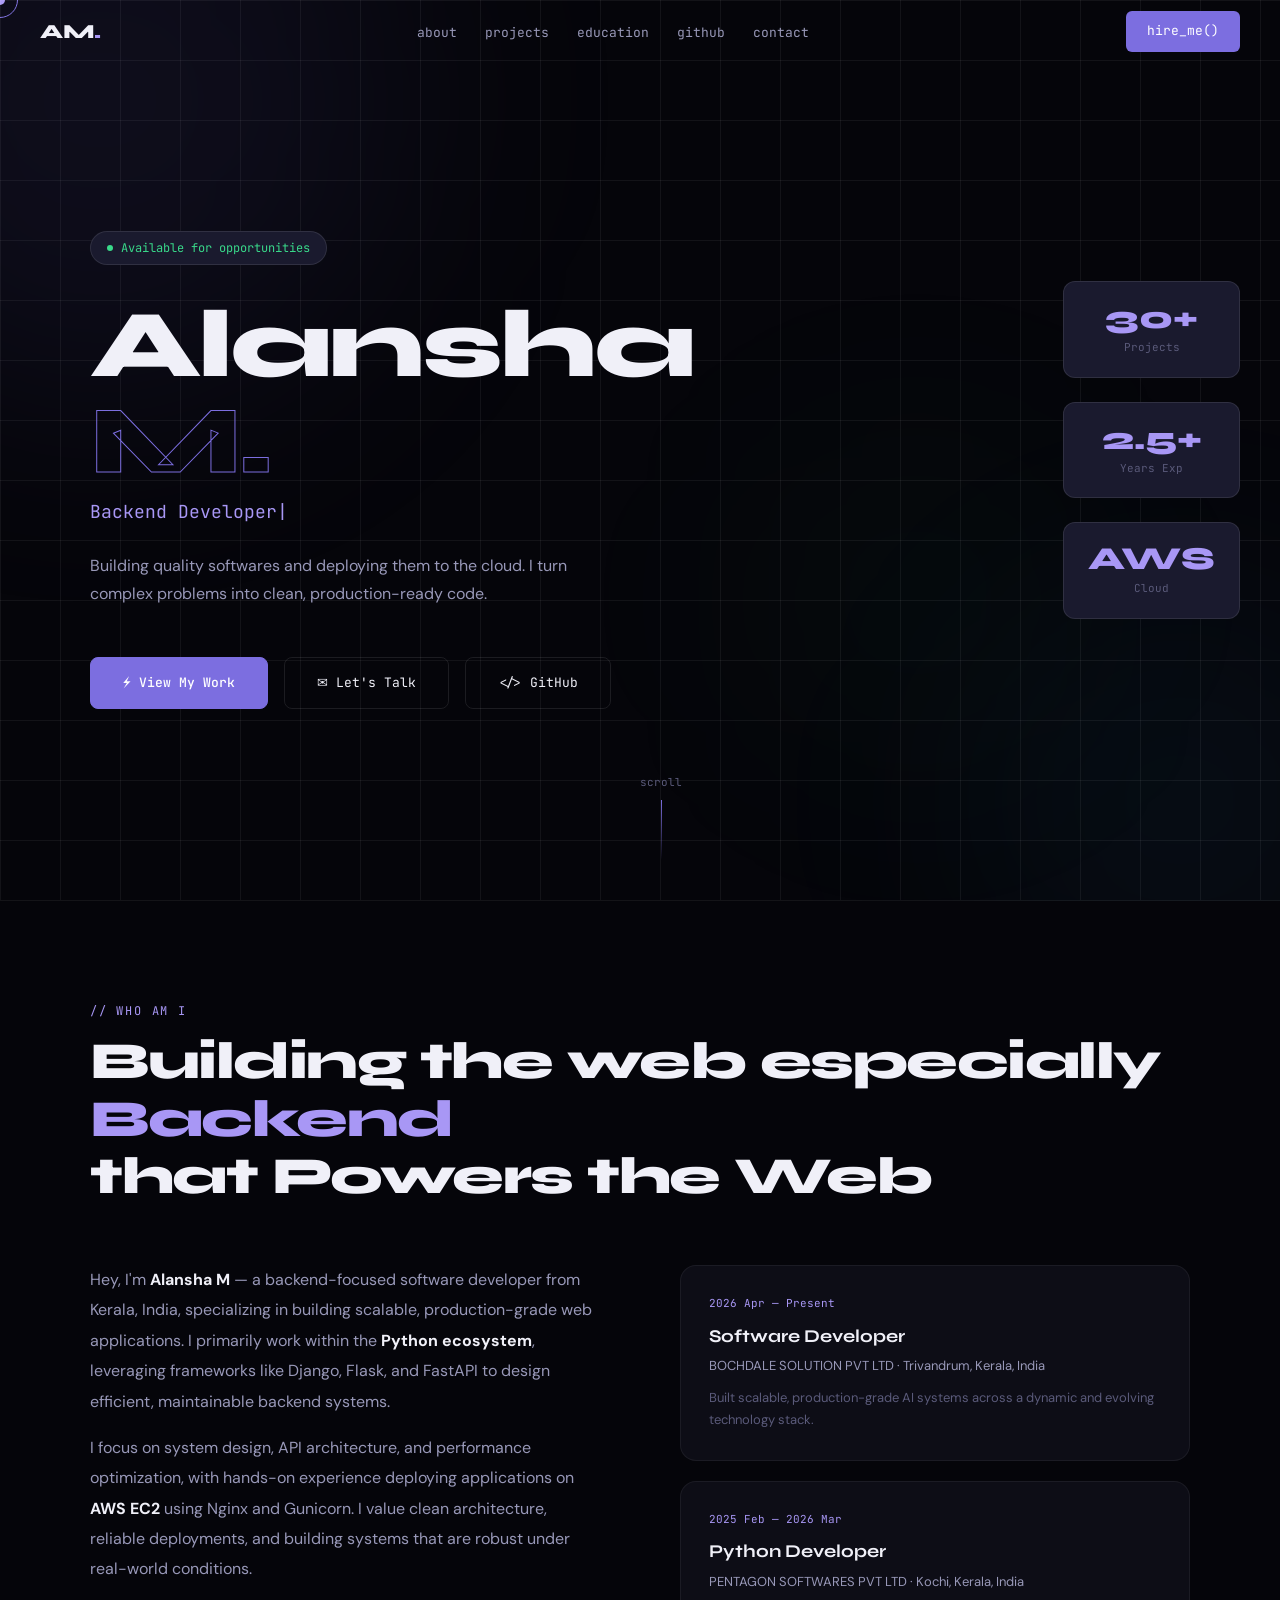
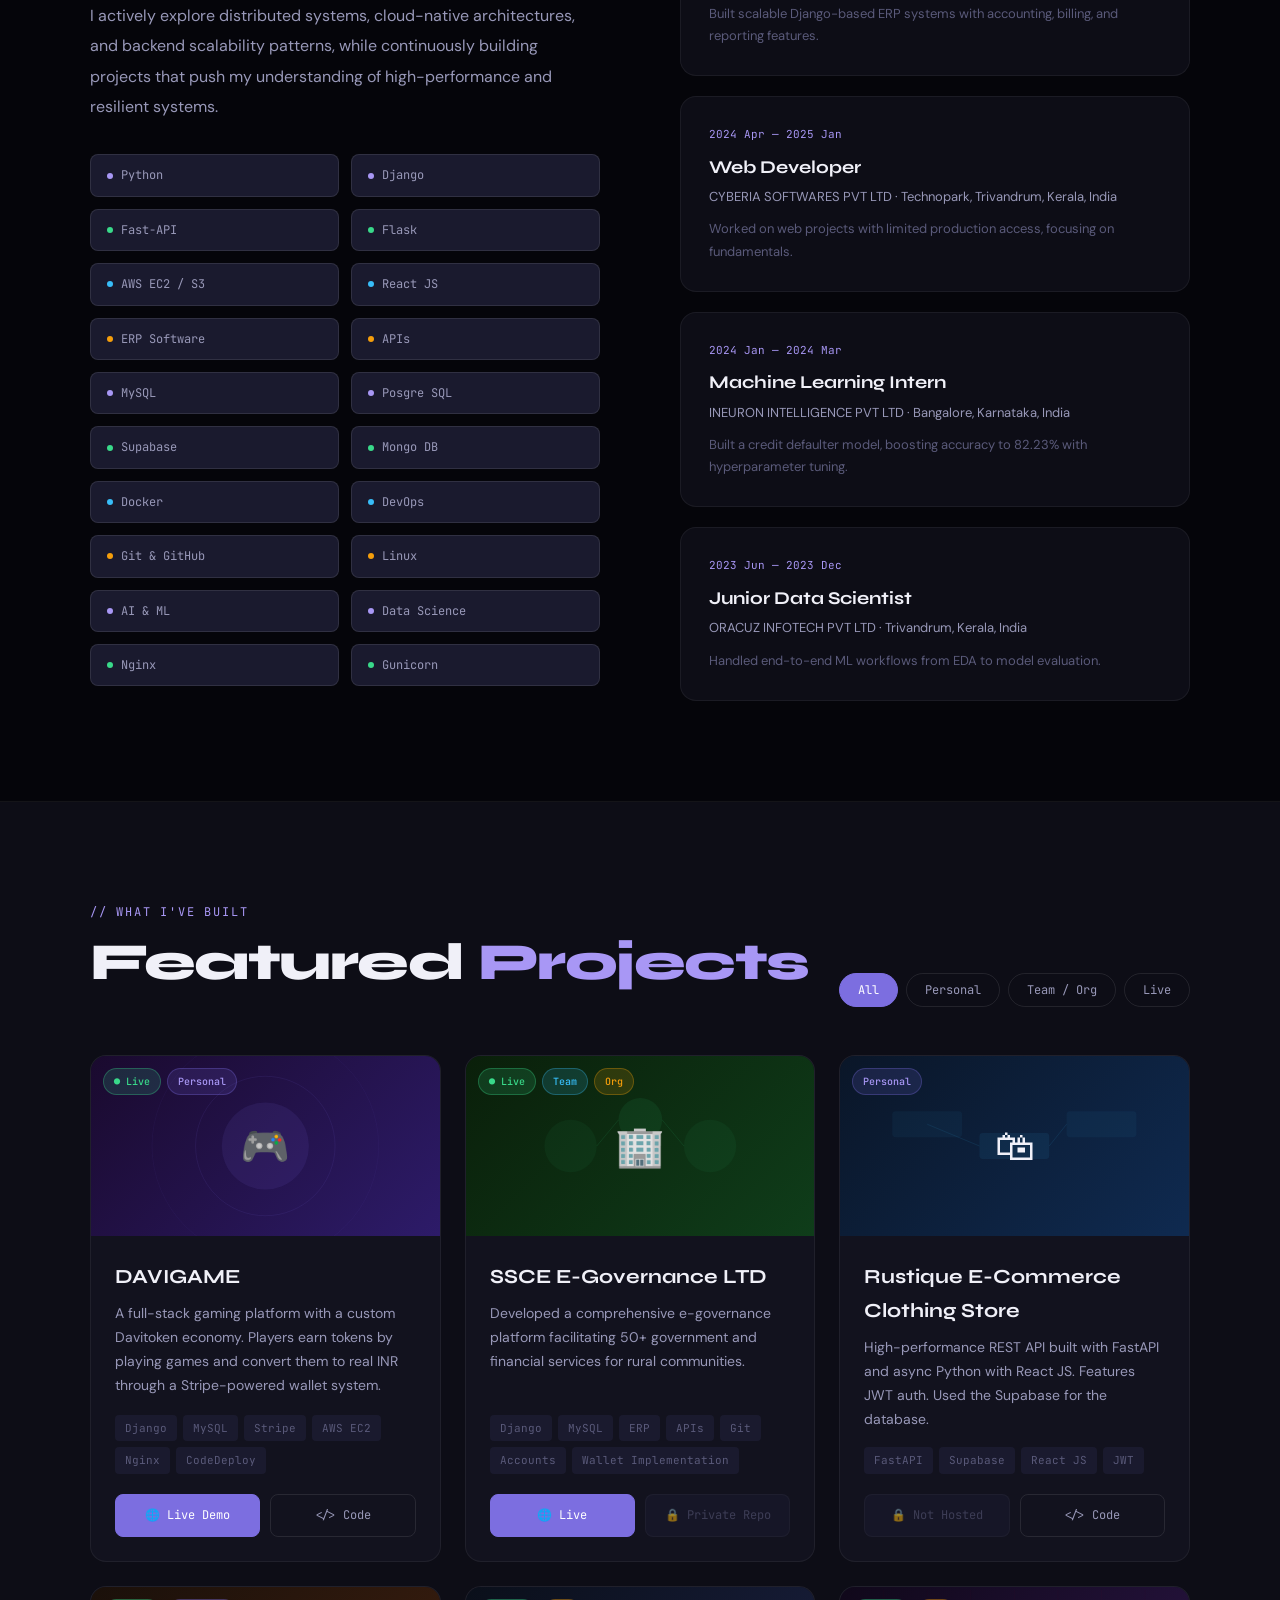
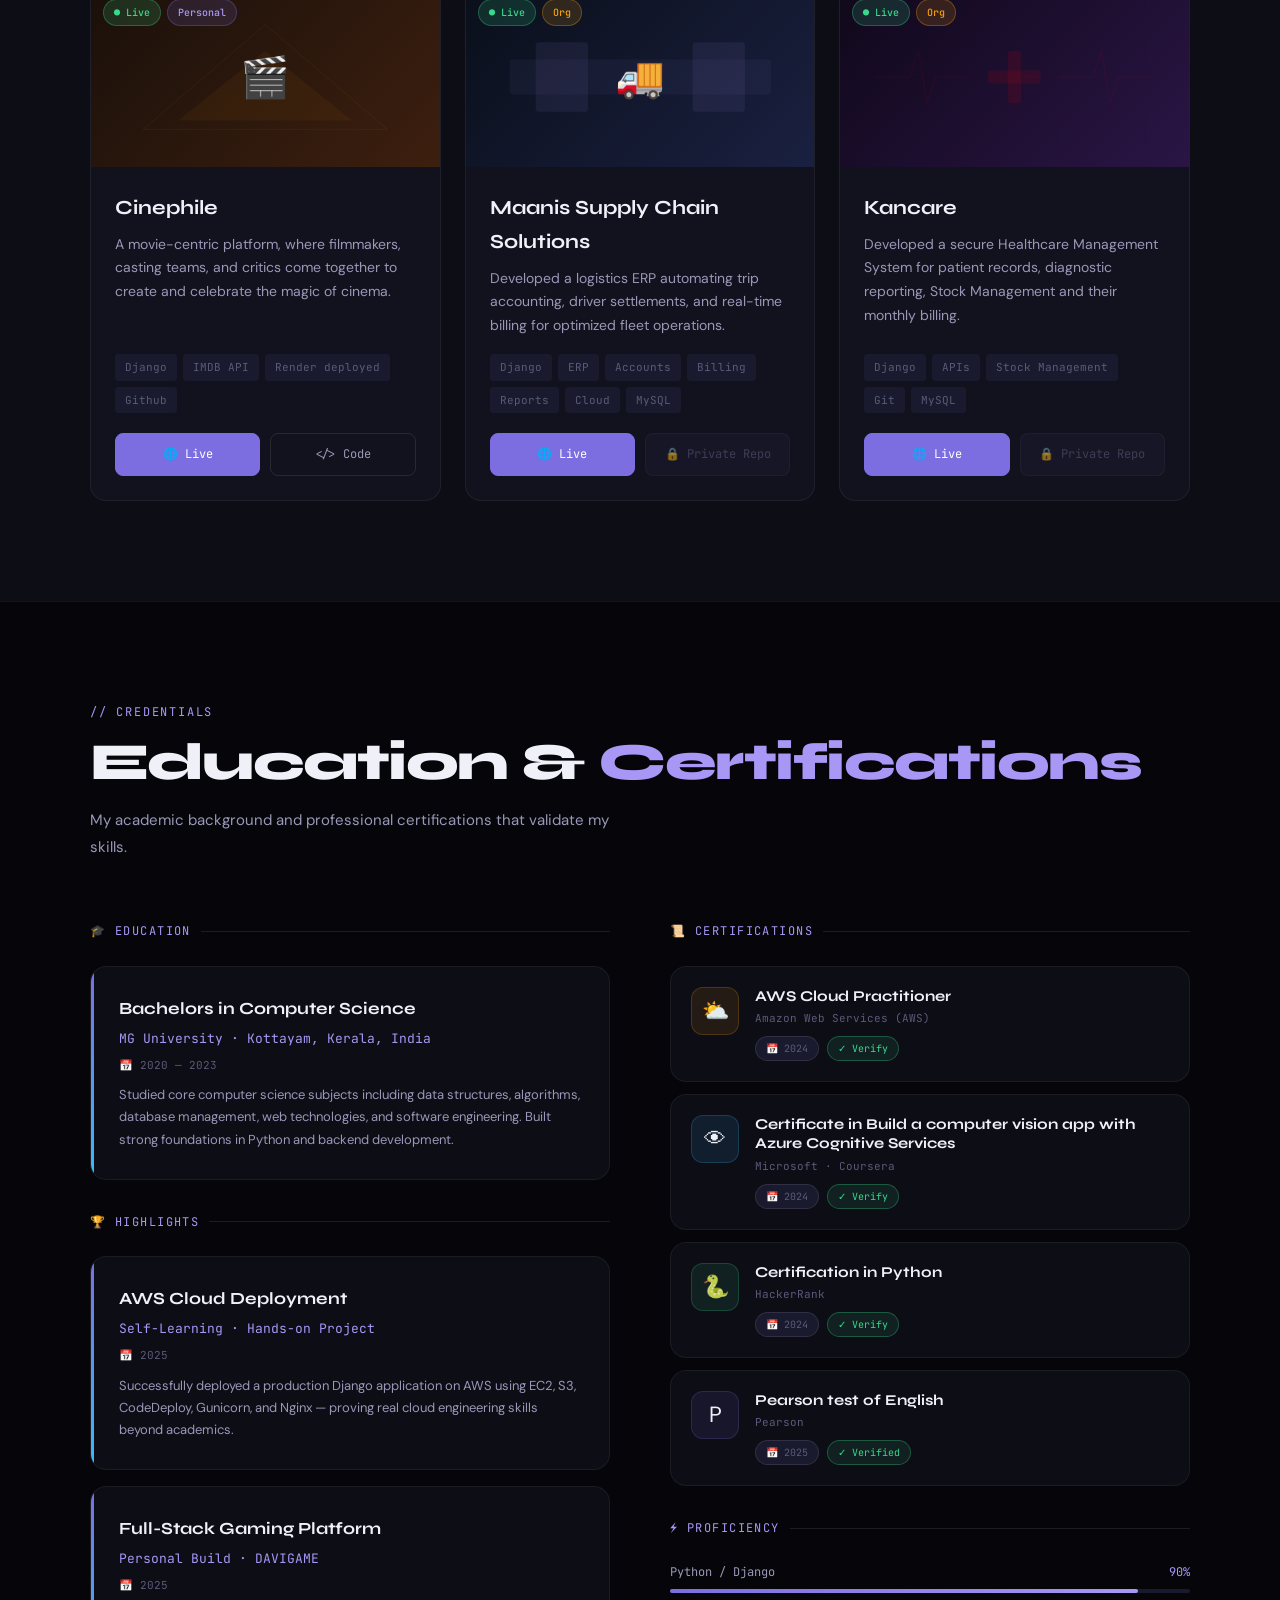
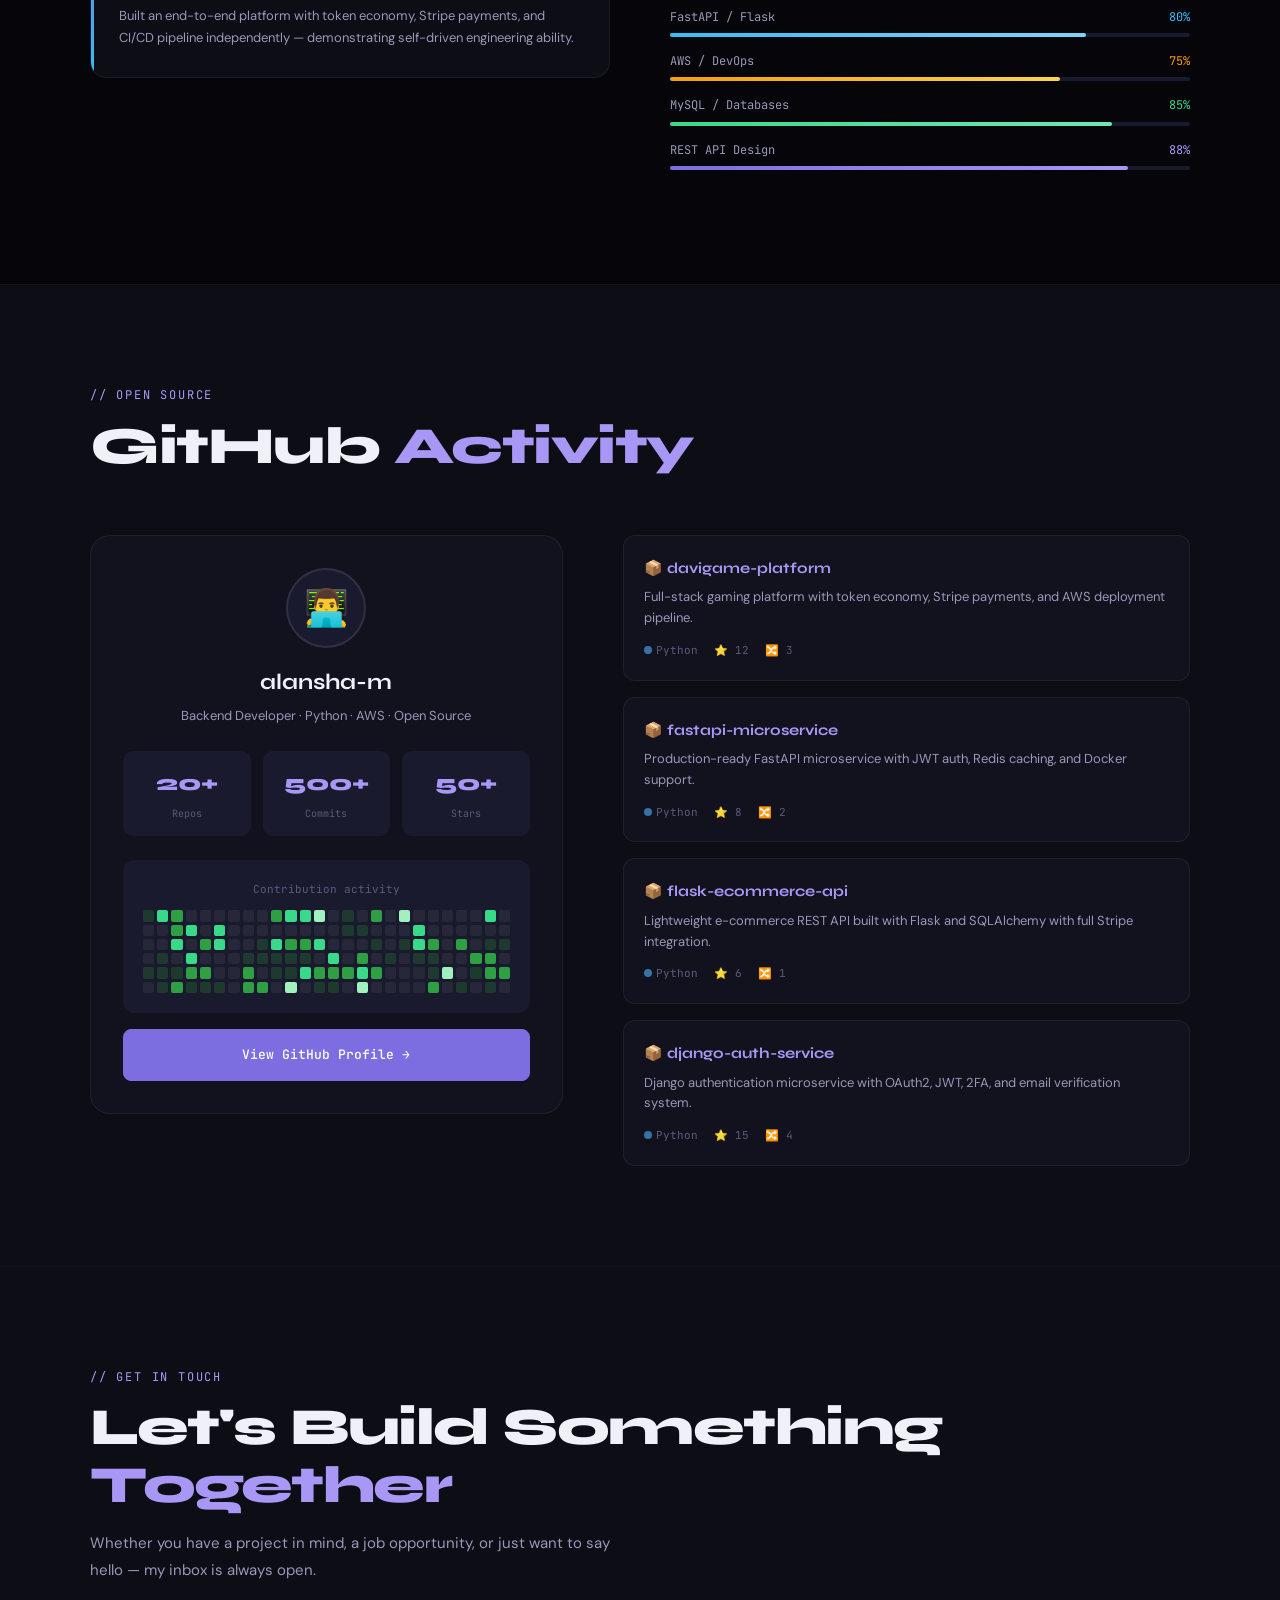
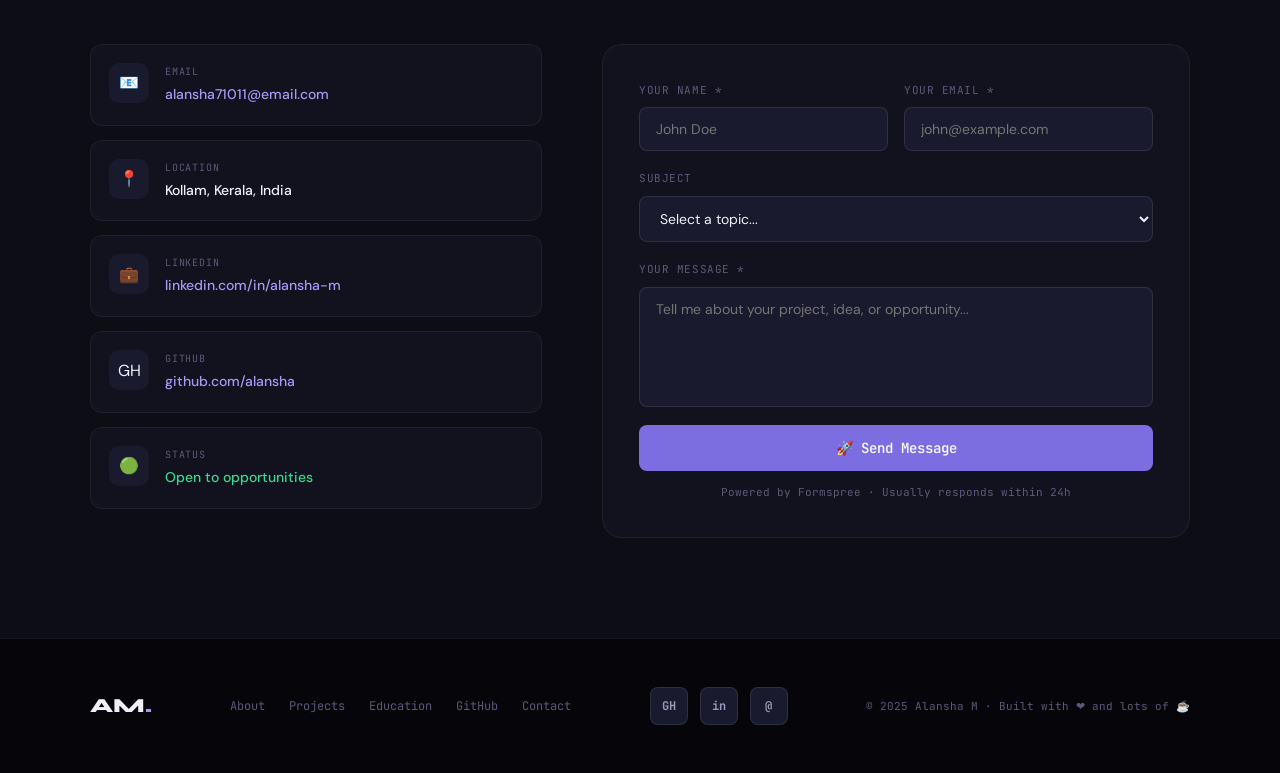
==== index.html @ 690008a0 "modified the Education and certifications section" ====
<!DOCTYPE html>
<html lang="en">
<head>
<meta charset="UTF-8"/>
<meta name="viewport" content="width=device-width, initial-scale=1.0"/>
<title>Alansha M</title>
<link rel="preconnect" href="https://fonts.googleapis.com"/>
<link href="https://fonts.googleapis.com/css2?family=Syne:wght@400;600;700;800&family=JetBrains+Mono:wght@300;400;500&family=DM+Sans:wght@300;400;500&display=swap" rel="stylesheet"/>
<style>
*,*::before,*::after{box-sizing:border-box;margin:0;padding:0}
:root{
  --bg:#05050a;--bg2:#0d0d16;--bg3:#12121e;--surface:#1a1a2e;
  --border:#ffffff0f;--border2:#ffffff18;
  --purple:#7c6ee0;--purple2:#a897f5;--purple3:#4a3fa0;
  --green:#39d98a;--cyan:#38bdf8;--amber:#f59e0b;--red:#f87171;
  --text:#f0f0f8;--text2:#9898b8;--text3:#5a5a7a;
  --font-display:'Syne',sans-serif;
  --font-body:'DM Sans',sans-serif;
  --font-mono:'JetBrains Mono',monospace;
}
html{scroll-behavior:smooth}
body{background:var(--bg);color:var(--text);font-family:var(--font-body);font-size:16px;line-height:1.7;overflow-x:hidden;cursor:none}
.cursor{position:fixed;width:10px;height:10px;background:var(--purple2);border-radius:50%;pointer-events:none;z-index:9999;transform:translate(-50%,-50%);mix-blend-mode:screen}
.cursor-ring{position:fixed;width:36px;height:36px;border:1px solid var(--purple);border-radius:50%;pointer-events:none;z-index:9998;transform:translate(-50%,-50%);transition:all .15s ease;mix-blend-mode:screen}
.cursor-ring.hovered{transform:translate(-50%,-50%) scale(1.8);border-color:var(--purple2);opacity:.5}
.grid-bg{position:fixed;inset:0;background-image:linear-gradient(var(--border) 1px,transparent 1px),linear-gradient(90deg,var(--border) 1px,transparent 1px);background-size:60px 60px;z-index:0;pointer-events:none}
.orb{position:fixed;border-radius:50%;filter:blur(120px);pointer-events:none;z-index:0}
.orb1{width:600px;height:600px;background:rgba(124,110,224,.08);top:-200px;left:-200px}
.orb2{width:400px;height:400px;background:rgba(56,189,248,.05);bottom:-100px;right:-100px}
.orb3{width:300px;height:300px;background:rgba(57,217,138,.04);top:50%;left:60%}
nav{position:fixed;top:0;left:0;right:0;z-index:100;padding:0 40px;height:64px;display:flex;align-items:center;justify-content:space-between;border-bottom:1px solid transparent;transition:all .4s}
nav.scrolled{background:rgba(5,5,10,.9);backdrop-filter:blur(20px);border-bottom-color:var(--border)}
.nav-logo{font-family:var(--font-display);font-size:20px;font-weight:800;color:var(--text);text-decoration:none;letter-spacing:-.5px}
.nav-logo span{color:var(--purple2)}
.nav-links{display:flex;gap:28px;list-style:none}
.nav-links a{color:var(--text2);text-decoration:none;font-size:13px;font-family:var(--font-mono);transition:color .2s;position:relative}
.nav-links a::after{content:'';position:absolute;bottom:-2px;left:0;width:0;height:1px;background:var(--purple2);transition:width .3s}
.nav-links a:hover{color:var(--purple2)}
.nav-links a:hover::after{width:100%}
.nav-cta{background:var(--purple);color:#fff;padding:8px 20px;border-radius:6px;font-size:13px;font-family:var(--font-mono);text-decoration:none;transition:all .2s;border:1px solid transparent}
.nav-cta:hover{background:transparent;border-color:var(--purple);color:var(--purple2)}
.hamburger{display:none;flex-direction:column;gap:5px;cursor:pointer;padding:4px;background:none;border:none}
.hamburger span{width:24px;height:1.5px;background:var(--text2);display:block}
.mobile-menu{display:none;position:fixed;inset:0;background:rgba(5,5,10,.97);backdrop-filter:blur(20px);z-index:99;flex-direction:column;align-items:center;justify-content:center;gap:40px}
.mobile-menu.open{display:flex}
.mobile-menu a{font-family:var(--font-display);font-size:32px;font-weight:700;color:var(--text);text-decoration:none;transition:color .2s}
.mobile-menu a:hover{color:var(--purple2)}
.mobile-close{position:absolute;top:20px;right:20px;font-size:28px;color:var(--text2);cursor:pointer;background:none;border:none}
#hero{position:relative;min-height:100vh;display:flex;align-items:center;padding:100px 40px 60px;z-index:1}
.hero-inner{max-width:1100px;margin:0 auto;width:100%}
.hero-tag{display:inline-flex;align-items:center;gap:8px;background:var(--surface);border:1px solid var(--border2);border-radius:100px;padding:6px 16px;font-family:var(--font-mono);font-size:12px;color:var(--green);margin-bottom:32px;animation:fadeUp .8s ease both}
.hero-tag::before{content:'';width:6px;height:6px;background:var(--green);border-radius:50%;animation:pulse 2s infinite}
@keyframes pulse{0%,100%{opacity:1;transform:scale(1)}50%{opacity:.5;transform:scale(1.3)}}
.hero-name{font-family:var(--font-display);font-size:clamp(52px,8vw,96px);font-weight:800;line-height:1;letter-spacing:-3px;margin-bottom:8px;animation:fadeUp .8s .1s ease both}
.hero-name .outline{-webkit-text-stroke:1px var(--purple);color:transparent}
.hero-name .solid{color:var(--text)}
.hero-role{font-family:var(--font-mono);font-size:clamp(14px,2vw,18px);color:var(--purple2);margin-bottom:24px;animation:fadeUp .8s .2s ease both}
.blink{animation:blink 1s infinite}
@keyframes blink{0%,100%{opacity:1}50%{opacity:0}}
.hero-desc{font-size:16px;color:var(--text2);max-width:500px;margin-bottom:48px;line-height:1.8;animation:fadeUp .8s .3s ease both}
.hero-btns{display:flex;gap:16px;flex-wrap:wrap;animation:fadeUp .8s .4s ease both}
.btn-primary{background:var(--purple);color:#fff;padding:14px 32px;border-radius:8px;text-decoration:none;font-family:var(--font-mono);font-size:13px;font-weight:500;transition:all .3s;border:1px solid var(--purple);display:inline-flex;align-items:center;gap:8px}
.btn-primary:hover{background:var(--purple3);transform:translateY(-2px);box-shadow:0 16px 40px rgba(124,110,224,.3)}
.btn-secondary{background:transparent;color:var(--text);padding:14px 32px;border-radius:8px;text-decoration:none;font-family:var(--font-mono);font-size:13px;border:1px solid var(--border2);transition:all .3s;display:inline-flex;align-items:center;gap:8px}
.btn-secondary:hover{border-color:var(--purple);color:var(--purple2);transform:translateY(-2px)}
.hero-stats{position:absolute;right:40px;top:50%;transform:translateY(-50%);display:flex;flex-direction:column;gap:24px;animation:fadeLeft .8s .5s ease both}
.stat-card{background:var(--surface);border:1px solid var(--border2);border-radius:12px;padding:20px 24px;text-align:center;min-width:120px}
.stat-num{font-family:var(--font-display);font-size:32px;font-weight:800;color:var(--purple2);line-height:1}
.stat-label{font-size:11px;color:var(--text3);font-family:var(--font-mono);margin-top:4px}
.hero-scroll{position:absolute;bottom:40px;left:50%;transform:translateX(-50%);display:flex;flex-direction:column;align-items:center;gap:8px;animation:fadeUp .8s .6s ease both}
.hero-scroll span{font-family:var(--font-mono);font-size:11px;color:var(--text3)}
.scroll-line{width:1px;height:60px;background:linear-gradient(var(--purple),transparent);animation:scrollAnim 2s infinite}
@keyframes scrollAnim{0%{transform:scaleY(0);transform-origin:top}50%{transform:scaleY(1);transform-origin:top}50.001%{transform:scaleY(1);transform-origin:bottom}100%{transform:scaleY(0);transform-origin:bottom}}
@keyframes fadeUp{from{opacity:0;transform:translateY(30px)}to{opacity:1;transform:translateY(0)}}
@keyframes fadeLeft{from{opacity:0;transform:translate(30px,-50%)}to{opacity:1;transform:translate(0,-50%)}}
section{position:relative;z-index:1;padding:100px 40px}
.section-inner{max-width:1100px;margin:0 auto;width:100%}
.section-label{font-family:var(--font-mono);font-size:12px;color:var(--purple2);letter-spacing:.15em;margin-bottom:12px;text-transform:uppercase}
.section-title{font-family:var(--font-display);font-size:clamp(32px,5vw,52px);font-weight:800;line-height:1.1;letter-spacing:-1.5px;margin-bottom:16px}
.section-title span{color:var(--purple2)}
.section-sub{color:var(--text2);max-width:520px;font-size:15px;line-height:1.8}
.section-divider{width:100%;height:1px;background:var(--border);margin:0}
#about{background:var(--bg)}
.about-grid{display:grid;grid-template-columns:1fr 1fr;gap:80px;align-items:start;margin-top:60px}
.about-text p{color:var(--text2);line-height:1.9;margin-bottom:16px}
.about-text p strong{color:var(--text)}
.skills-grid{display:grid;grid-template-columns:1fr 1fr;gap:12px;margin-top:32px}
.skill-pill{background:var(--surface);border:1px solid var(--border2);border-radius:8px;padding:10px 16px;font-family:var(--font-mono);font-size:12px;color:var(--text2);display:flex;align-items:center;gap:8px;transition:all .2s}
.skill-pill:hover{border-color:var(--purple);color:var(--purple2);transform:translateX(4px)}
.dot{width:6px;height:6px;border-radius:50%;flex-shrink:0}
.dot-purple{background:var(--purple2)}.dot-green{background:var(--green)}.dot-cyan{background:var(--cyan)}.dot-amber{background:var(--amber)}
.about-right{display:flex;flex-direction:column;gap:20px}
.exp-card{background:var(--bg2);border:1px solid var(--border);border-radius:16px;padding:28px;transition:all .3s;position:relative;overflow:hidden}
.exp-card::before{content:'';position:absolute;top:0;left:0;right:0;height:2px;background:linear-gradient(90deg,var(--purple),var(--cyan));transform:scaleX(0);transform-origin:left;transition:transform .4s}
.exp-card:hover{border-color:var(--border2);transform:translateY(-4px)}
.exp-card:hover::before{transform:scaleX(1)}
.exp-year{font-family:var(--font-mono);font-size:11px;color:var(--purple2);margin-bottom:8px}
.exp-role{font-family:var(--font-display);font-size:18px;font-weight:700;margin-bottom:4px}
.exp-company{font-size:13px;color:var(--text2)}
.exp-desc{font-size:13px;color:var(--text3);margin-top:10px;line-height:1.7}
#projects{background:var(--bg2)}
.projects-header{display:flex;justify-content:space-between;align-items:flex-end;margin-bottom:48px;flex-wrap:wrap;gap:24px}
.filter-tabs{display:flex;gap:8px;flex-wrap:wrap}
.filter-tab{background:transparent;border:1px solid var(--border2);color:var(--text2);padding:8px 18px;border-radius:100px;font-family:var(--font-mono);font-size:12px;cursor:pointer;transition:all .2s}
.filter-tab:hover,.filter-tab.active{background:var(--purple);border-color:var(--purple);color:#fff}
.projects-grid{display:grid;grid-template-columns:repeat(auto-fill,minmax(320px,1fr));gap:24px}
.project-card{background:var(--bg3);border:1px solid var(--border);border-radius:16px;overflow:hidden;transition:all .3s;display:flex;flex-direction:column}
.project-card:hover{border-color:var(--border2);transform:translateY(-6px);box-shadow:0 24px 60px rgba(0,0,0,.4)}
.project-card.hidden{display:none}
.project-thumb{height:180px;position:relative;overflow:hidden;display:flex;align-items:center;justify-content:center}
.project-thumb svg{position:absolute;inset:0;width:100%;height:100%;opacity:.4}
.thumb-icon{font-size:40px;z-index:1;position:relative}
.project-badges{position:absolute;top:12px;left:12px;display:flex;gap:6px;z-index:2;flex-wrap:wrap}
.badge{font-family:var(--font-mono);font-size:10px;padding:4px 10px;border-radius:100px;font-weight:500}
.badge-live{background:rgba(57,217,138,.15);color:var(--green);border:1px solid rgba(57,217,138,.3)}
.badge-personal{background:rgba(124,110,224,.15);color:var(--purple2);border:1px solid rgba(124,110,224,.3)}
.badge-team{background:rgba(56,189,248,.15);color:var(--cyan);border:1px solid rgba(56,189,248,.3)}
.badge-org{background:rgba(245,158,11,.15);color:var(--amber);border:1px solid rgba(245,158,11,.3)}
.badge-wip{background:rgba(248,113,113,.15);color:var(--red);border:1px solid rgba(248,113,113,.3)}
.project-body{padding:24px;flex:1;display:flex;flex-direction:column}
.project-title{font-family:var(--font-display);font-size:20px;font-weight:700;margin-bottom:8px}
.project-desc{font-size:14px;color:var(--text2);line-height:1.7;flex:1;margin-bottom:16px}
.project-stack{display:flex;gap:6px;flex-wrap:wrap;margin-bottom:20px}
.stack-tag{background:var(--surface);color:var(--text3);font-family:var(--font-mono);font-size:11px;padding:4px 10px;border-radius:4px}
.project-links{display:flex;gap:10px;margin-top:auto}
.proj-btn{flex:1;padding:10px;border-radius:8px;font-family:var(--font-mono);font-size:12px;text-decoration:none;text-align:center;transition:all .2s;display:flex;align-items:center;justify-content:center;gap:6px}
.proj-btn-primary{background:var(--purple);color:#fff;border:1px solid var(--purple)}
.proj-btn-primary:hover{background:var(--purple3)}
.proj-btn-secondary{background:transparent;color:var(--text2);border:1px solid var(--border2)}
.proj-btn-secondary:hover{border-color:var(--purple);color:var(--purple2)}
.proj-btn-disabled{background:var(--surface);color:var(--text3);border:1px solid var(--border);opacity:.6;cursor:default}
#education{background:var(--bg)}
.edu-cert-grid{display:grid;grid-template-columns:1fr 1fr;gap:60px;margin-top:60px}
.edu-block-title{font-family:var(--font-mono);font-size:12px;color:var(--purple2);letter-spacing:.12em;text-transform:uppercase;margin-bottom:24px;display:flex;align-items:center;gap:10px}
.edu-block-title::after{content:'';flex:1;height:1px;background:var(--border2)}
.edu-card{background:var(--bg2);border:1px solid var(--border);border-radius:16px;padding:28px;position:relative;overflow:hidden;transition:all .3s;margin-bottom:16px}
.edu-card::before{content:'';position:absolute;top:0;left:0;bottom:0;width:3px;background:linear-gradient(180deg,var(--purple),var(--cyan));border-radius:3px 0 0 3px}
.edu-card:hover{border-color:var(--border2);transform:translateX(6px)}
.edu-degree{font-family:var(--font-display);font-size:17px;font-weight:700;margin-bottom:4px}
.edu-school{font-size:13px;color:var(--purple2);margin-bottom:6px;font-family:var(--font-mono)}
.edu-year{font-family:var(--font-mono);font-size:11px;color:var(--text3);margin-bottom:10px}
.edu-desc{font-size:13px;color:var(--text2);line-height:1.7}
.cert-card{background:var(--bg2);border:1px solid var(--border);border-radius:16px;padding:20px;display:flex;align-items:flex-start;gap:16px;transition:all .3s;margin-bottom:12px}
.cert-card:hover{border-color:var(--purple);transform:translateX(6px);box-shadow:0 8px 32px rgba(124,110,224,.1)}
.cert-icon{width:48px;height:48px;border-radius:12px;display:flex;align-items:center;justify-content:center;font-size:22px;flex-shrink:0}
.ci-aws{background:rgba(245,158,11,.1);border:1px solid rgba(245,158,11,.2)}
.ci-py{background:rgba(56,189,248,.1);border:1px solid rgba(56,189,248,.2)}
.ci-dj{background:rgba(57,217,138,.1);border:1px solid rgba(57,217,138,.2)}
.ci-gen{background:rgba(124,110,224,.1);border:1px solid rgba(124,110,224,.2)}
.cert-name{font-family:var(--font-display);font-size:15px;font-weight:700;margin-bottom:3px;line-height:1.3}
.cert-issuer{font-family:var(--font-mono);font-size:11px;color:var(--text3);margin-bottom:8px}
.cert-badges{display:flex;gap:8px;flex-wrap:wrap}
.cert-badge{font-family:var(--font-mono);font-size:10px;padding:3px 10px;border-radius:100px}
.cb-year{background:var(--surface);color:var(--text3);border:1px solid var(--border2)}
.cb-verify{background:rgba(57,217,138,.1);color:var(--green);border:1px solid rgba(57,217,138,.3);text-decoration:none;transition:all .2s}
.cb-verify:hover{background:rgba(57,217,138,.2)}
.sbar-label{display:flex;justify-content:space-between;margin-bottom:6px;font-family:var(--font-mono);font-size:12px;color:var(--text2)}
.sbar-track{height:4px;background:var(--surface);border-radius:2px;margin-bottom:14px}
.sbar-fill{height:100%;border-radius:2px}
#github{background:var(--bg2)}
.github-grid{display:grid;grid-template-columns:1fr 1.2fr;gap:60px;align-items:start;margin-top:60px}
.github-card{background:var(--bg3);border:1px solid var(--border);border-radius:20px;padding:32px;text-align:center}
.github-avatar{width:80px;height:80px;border-radius:50%;background:var(--surface);border:2px solid var(--border2);display:flex;align-items:center;justify-content:center;margin:0 auto 16px;font-size:36px}
.github-username{font-family:var(--font-display);font-size:22px;font-weight:700;margin-bottom:4px}
.github-bio{font-size:13px;color:var(--text2);margin-bottom:24px}
.github-stats{display:grid;grid-template-columns:repeat(3,1fr);gap:12px;margin-bottom:24px}
.gh-stat{background:var(--surface);border-radius:10px;padding:14px 8px;text-align:center}
.gh-stat-num{font-family:var(--font-display);font-size:22px;font-weight:800;color:var(--purple2)}
.gh-stat-label{font-family:var(--font-mono);font-size:10px;color:var(--text3);margin-top:2px}
.contrib-graph{background:var(--surface);border-radius:12px;padding:20px;margin-bottom:16px}
.contrib-title{font-family:var(--font-mono);font-size:11px;color:var(--text3);margin-bottom:12px}
.contrib-grid{display:grid;grid-template-columns:repeat(26,1fr);gap:3px}
.contrib-cell{aspect-ratio:1;border-radius:2px;background:var(--border)}
.contrib-cell.l1{background:#1e3a2f}.contrib-cell.l2{background:#2ea043}.contrib-cell.l3{background:#39d98a}.contrib-cell.l4{background:#a0f0c0}
.github-right{display:flex;flex-direction:column;gap:16px}
.repo-card{background:var(--bg3);border:1px solid var(--border);border-radius:12px;padding:20px;transition:all .2s;text-decoration:none;color:inherit;display:block}
.repo-card:hover{border-color:var(--border2);transform:translateX(4px)}
.repo-name{font-family:var(--font-display);font-size:15px;font-weight:700;color:var(--purple2);margin-bottom:6px}
.repo-desc{font-size:13px;color:var(--text2);margin-bottom:12px;line-height:1.6}
.repo-meta{display:flex;gap:16px;font-family:var(--font-mono);font-size:11px;color:var(--text3);align-items:center}
.lang-dot{width:8px;height:8px;border-radius:50%;display:inline-block;margin-right:4px}
#contact{background:var(--bg2)}
.contact-grid{display:grid;grid-template-columns:1fr 1.3fr;gap:60px;margin-top:60px;align-items:start}
.contact-info{display:flex;flex-direction:column;gap:14px}
.contact-item{display:flex;align-items:flex-start;gap:16px;padding:18px;background:var(--bg3);border:1px solid var(--border);border-radius:12px;transition:all .2s}
.contact-item:hover{border-color:var(--border2)}
.contact-icon{width:40px;height:40px;background:var(--surface);border-radius:10px;display:flex;align-items:center;justify-content:center;flex-shrink:0;font-size:16px}
.contact-item-title{font-family:var(--font-mono);font-size:10px;color:var(--text3);margin-bottom:3px;letter-spacing:.08em}
.contact-item-val{font-size:14px;color:var(--text);font-weight:500}
.contact-item-val a{color:var(--purple2);text-decoration:none}
.contact-form{background:var(--bg3);border:1px solid var(--border);border-radius:20px;padding:36px}
.form-row{display:grid;grid-template-columns:1fr 1fr;gap:16px}
.form-group{display:flex;flex-direction:column;gap:8px;margin-bottom:18px}
.form-group label{font-family:var(--font-mono);font-size:11px;color:var(--text3);letter-spacing:.05em}
.form-group input,.form-group textarea,.form-group select{background:var(--surface);border:1px solid var(--border2);border-radius:8px;padding:12px 16px;color:var(--text);font-family:var(--font-body);font-size:14px;outline:none;transition:all .2s;resize:none;width:100%}
.form-group input:focus,.form-group textarea:focus,.form-group select:focus{border-color:var(--purple);box-shadow:0 0 0 3px rgba(124,110,224,.1)}
.form-group textarea{min-height:120px}
.form-group select option{background:var(--bg2);color:var(--text)}
.form-submit{width:100%;background:var(--purple);color:#fff;padding:14px;border:none;border-radius:8px;font-family:var(--font-mono);font-size:14px;font-weight:500;cursor:pointer;transition:all .3s;display:flex;align-items:center;justify-content:center;gap:8px}
.form-submit:hover{background:var(--purple3);transform:translateY(-2px);box-shadow:0 12px 32px rgba(124,110,224,.3)}
.form-note{font-family:var(--font-mono);font-size:11px;color:var(--text3);text-align:center;margin-top:12px}
.form-success{display:none;background:rgba(57,217,138,.1);border:1px solid rgba(57,217,138,.3);border-radius:12px;padding:20px;text-align:center;color:var(--green);font-family:var(--font-mono);font-size:13px;margin-bottom:16px}
.form-success.show{display:block}
footer{background:var(--bg);border-top:1px solid var(--border);padding:48px 40px;z-index:1;position:relative}
.footer-inner{max-width:1100px;margin:0 auto;display:flex;justify-content:space-between;align-items:center;flex-wrap:wrap;gap:24px}
.footer-logo{font-family:var(--font-display);font-size:20px;font-weight:800}
.footer-logo span{color:var(--purple2)}
.footer-links{display:flex;gap:24px}
.footer-links a{color:var(--text3);text-decoration:none;font-family:var(--font-mono);font-size:12px;transition:color .2s}
.footer-links a:hover{color:var(--purple2)}
.footer-copy{font-family:var(--font-mono);font-size:11px;color:var(--text3)}
.social-row{display:flex;gap:12px}
.social-btn{width:38px;height:38px;background:var(--surface);border:1px solid var(--border2);border-radius:8px;display:flex;align-items:center;justify-content:center;text-decoration:none;color:var(--text2);font-size:12px;font-family:var(--font-mono);font-weight:700;transition:all .2s}
.social-btn:hover{border-color:var(--purple);color:var(--purple2);transform:translateY(-2px)}
.reveal{opacity:0;transform:translateY(30px);transition:all .7s ease}
.reveal.visible{opacity:1;transform:translateY(0)}
::-webkit-scrollbar{width:4px}
::-webkit-scrollbar-track{background:var(--bg)}
::-webkit-scrollbar-thumb{background:var(--purple3);border-radius:2px}
@media(max-width:900px){
  .hero-stats{position:static;transform:none;flex-direction:row;margin-top:40px;animation:fadeUp .8s .5s ease both}
  .about-grid,.edu-cert-grid,.github-grid,.contact-grid{grid-template-columns:1fr}
  .projects-grid{grid-template-columns:1fr}
  .form-row{grid-template-columns:1fr}
  .nav-links,.nav-cta{display:none}
  .hamburger{display:flex}
  section{padding:80px 24px}
  nav{padding:0 24px}
  #hero{padding:100px 24px 60px}
  .hero-scroll{display:none}
}
</style>
</head>
<body>
<div class="cursor" id="cursor"></div>
<div class="cursor-ring" id="cursorRing"></div>
<div class="grid-bg"></div>
<div class="orb orb1"></div>
<div class="orb orb2"></div>
<div class="orb orb3"></div>
 
<nav id="navbar">
  <a href="#hero" class="nav-logo">AM<span>.</span></a>
  <ul class="nav-links">
    <li><a href="#about">about</a></li>
    <li><a href="#projects">projects</a></li>
    <li><a href="#education">education</a></li>
    <li><a href="#github">github</a></li>
    <li><a href="#contact">contact</a></li>
  </ul>
  <a href="#contact" class="nav-cta">hire_me()</a>
  <button class="hamburger" id="hamburger"><span></span><span></span><span></span></button>
</nav>
 
<div class="mobile-menu" id="mobileMenu">
  <button class="mobile-close" id="mobileClose">&#x2715;</button>
  <a href="#about" onclick="closeMobile()">about</a>
  <a href="#projects" onclick="closeMobile()">projects</a>
  <a href="#education" onclick="closeMobile()">education</a>
  <a href="#github" onclick="closeMobile()">github</a>
  <a href="#contact" onclick="closeMobile()">contact</a>
</div>
 
<!-- HERO -->
<section id="hero">
  <div class="hero-inner">
    <div class="hero-tag">Available for opportunities</div>
    <div class="hero-name">
      <div class="solid">Alansha</div>
      <div class="outline">M.</div>
    </div>
    <div class="hero-role"><span id="typewriter"></span><span class="blink">|</span></div>
    <p class="hero-desc">Building quality softwares and deploying them to the cloud. I turn complex problems into clean, production-ready code.</p>
    <div class="hero-btns">
      <a href="#projects" class="btn-primary">&#9889; View My Work</a>
      <a href="#contact" class="btn-secondary">&#9993; Let's Talk</a>
      <a href="https://github.com/alnxha7" target="_blank" class="btn-secondary">&#60;/&#62; GitHub</a>
    </div>
    <div class="hero-stats">
      <div class="stat-card"><div class="stat-num">30+</div><div class="stat-label">Projects</div></div>
      <div class="stat-card"><div class="stat-num">2.5+</div><div class="stat-label">Years Exp</div></div>
      <div class="stat-card"><div class="stat-num">AWS</div><div class="stat-label">Cloud</div></div>
    </div>
    <div class="hero-scroll"><span>scroll</span><div class="scroll-line"></div></div>
  </div>
</section>
 
<div class="section-divider"></div>
 
<!-- ABOUT -->
<section id="about">
  <div class="section-inner">
    <div class="section-label reveal"> // who am i</div>
    <h2 class="section-title reveal">Building the web especially <span>Backend</span><br/>that Powers the Web</h2>
    <div class="about-grid">
      <div class="about-text reveal">
        <p>Hey, I'm <strong>Alansha M</strong> — a backend-focused software developer from Kerala, India, specializing in building scalable, production-grade web applications. I primarily work within the <strong>Python ecosystem</strong>, leveraging frameworks like Django, Flask, and FastAPI to design efficient, maintainable backend systems.</p>
        <p>I focus on system design, API architecture, and performance optimization, with hands-on experience deploying applications on <strong>AWS EC2</strong> using Nginx and Gunicorn. I value clean architecture, reliable deployments, and building systems that are robust under real-world conditions.</p>
        <p>I actively explore distributed systems, cloud-native architectures, and backend scalability patterns, while continuously building projects that push my understanding of high-performance and resilient systems.</p>

        <div class="skills-grid">
          <div class="skill-pill"><span class="dot dot-purple"></span>Python</div>
          <div class="skill-pill"><span class="dot dot-purple"></span>Django</div>
          <div class="skill-pill"><span class="dot dot-green"></span>Fast-API</div>
          <div class="skill-pill"><span class="dot dot-green"></span>Flask</div>
          <div class="skill-pill"><span class="dot dot-cyan"></span>AWS EC2 / S3</div>
          <div class="skill-pill"><span class="dot dot-cyan"></span>React JS</div>
          <div class="skill-pill"><span class="dot dot-amber"></span>ERP Software</div>
          <div class="skill-pill"><span class="dot dot-amber"></span>APIs</div>
          <div class="skill-pill"><span class="dot dot-purple"></span>MySQL</div>
          <div class="skill-pill"><span class="dot dot-purple"></span>Posgre SQL</div>
          <div class="skill-pill"><span class="dot dot-green"></span>Supabase</div>
          <div class="skill-pill"><span class="dot dot-green"></span>Mongo DB</div>
          <div class="skill-pill"><span class="dot dot-cyan"></span>Docker</div>
          <div class="skill-pill"><span class="dot dot-cyan"></span>DevOps</div>
          <div class="skill-pill"><span class="dot dot-amber"></span>Git & GitHub</div>
          <div class="skill-pill"><span class="dot dot-amber"></span>Linux</div>
          <div class="skill-pill"><span class="dot dot-purple"></span>AI & ML</div>
          <div class="skill-pill"><span class="dot dot-purple"></span>Data Science</div>
          <div class="skill-pill"><span class="dot dot-green"></span>Nginx</div>
          <div class="skill-pill"><span class="dot dot-green"></span>Gunicorn</div>
        </div>
      </div>
      <div class="about-right reveal">
        <div class="exp-card">
          <div class="exp-year">2026 Apr — Present</div>
          <div class="exp-role">Software Developer</div>
          <div class="exp-company">BOCHDALE SOLUTION PVT LTD &middot; Trivandrum, Kerala, India</div>
          <div class="exp-desc">Built scalable, production-grade AI systems across a dynamic and evolving technology stack.</div>
        </div>
        <div class="exp-card">
          <div class="exp-year">2025 Feb — 2026 Mar</div>
          <div class="exp-role">Python Developer</div>
          <div class="exp-company">PENTAGON SOFTWARES PVT LTD &middot; Kochi, Kerala, India</div>
          <div class="exp-desc">Built scalable Django-based ERP systems with accounting, billing, and reporting features.</div>
        </div>
        <div class="exp-card">
          <div class="exp-year">2024 Apr — 2025 Jan</div>
          <div class="exp-role">Web Developer</div>
          <div class="exp-company">CYBERIA SOFTWARES PVT LTD &middot; Technopark, Trivandrum, Kerala, India</div>
          <div class="exp-desc">Worked on web projects with limited production access, focusing on fundamentals.</div>
        </div>
        <div class="exp-card">
          <div class="exp-year">2024 Jan — 2024 Mar</div>
          <div class="exp-role">Machine Learning Intern</div>
          <div class="exp-company">INEURON INTELLIGENCE PVT LTD &middot; Bangalore, Karnataka, India</div>
          <div class="exp-desc">Built a credit defaulter model, boosting accuracy to 82.23% with hyperparameter tuning.</div>
        </div>
        <div class="exp-card">
          <div class="exp-year">2023 Jun — 2023 Dec</div>
          <div class="exp-role">Junior Data Scientist</div>
          <div class="exp-company">ORACUZ INFOTECH PVT LTD &middot; Trivandrum, Kerala, India</div>
          <div class="exp-desc">Handled end-to-end ML workflows from EDA to model evaluation.</div>
        </div>
      </div>
    </div>
  </div>
</section>
 
<div class="section-divider"></div>
 
<!-- PROJECTS -->
<section id="projects">
  <div class="section-inner">
    <div class="projects-header">
      <div>
        <div class="section-label reveal">// what i've built</div>
        <h2 class="section-title reveal">Featured <span>Projects</span></h2>
      </div>
      <div class="filter-tabs reveal">
        <button class="filter-tab active" onclick="filterProjects(this,'all')">All</button>
        <button class="filter-tab" onclick="filterProjects(this,'personal')">Personal</button>
        <button class="filter-tab" onclick="filterProjects(this,'team')">Team / Org</button>
        <button class="filter-tab" onclick="filterProjects(this,'live')">Live</button>
      </div>
    </div>
    <div class="projects-grid">
 
      <div class="project-card reveal" data-type="personal live">
        <div class="project-thumb" style="background:linear-gradient(135deg,#1a0a2e,#2d1b69)">
          <svg viewBox="0 0 400 200" xmlns="http://www.w3.org/2000/svg"><circle cx="200" cy="100" r="80" fill="none" stroke="#7c6ee0" stroke-width="0.5" opacity="0.6"/><circle cx="200" cy="100" r="130" fill="none" stroke="#7c6ee0" stroke-width="0.5" opacity="0.3"/><circle cx="200" cy="100" r="50" fill="#7c6ee044"/></svg>
          <div class="thumb-icon">&#127918;</div>
          <div class="project-badges"><span class="badge badge-live">&#9679; Live</span><span class="badge badge-personal">Personal</span></div>
        </div>
        <div class="project-body">
          <div class="project-title">DAVIGAME</div>
          <div class="project-desc">A full-stack gaming platform with a custom Davitoken economy. Players earn tokens by playing games and convert them to real INR through a Stripe-powered wallet system.</div>
          <div class="project-stack"><span class="stack-tag">Django</span><span class="stack-tag">MySQL</span><span class="stack-tag">Stripe</span><span class="stack-tag">AWS EC2</span><span class="stack-tag">Nginx</span><span class="stack-tag">CodeDeploy</span></div>
          <div class="project-links">
            <a href="http://18.215.155.128/" target="_blank" class="proj-btn proj-btn-primary">&#127760; Live Demo</a>
            <a href="https://git-codecommit.us-east-1.amazonaws.com/v1/repos/DAVIGAME" target="_blank" class="proj-btn proj-btn-secondary">&#60;/&#62; Code</a>
          </div>
        </div>
      </div>

      
      <div class="project-card reveal" data-type="team live">
        <div class="project-thumb" style="background:linear-gradient(135deg,#0a1f0a,#0f3d1a)">
          <svg viewBox="0 0 400 200" xmlns="http://www.w3.org/2000/svg"><circle cx="120" cy="100" r="30" fill="#39d98822"/><circle cx="200" cy="70" r="25" fill="#39d98833"/><circle cx="280" cy="100" r="30" fill="#39d98822"/><line x1="150" y1="100" x2="175" y2="70" stroke="#39d98a" stroke-width="0.5" opacity="0.6"/><line x1="225" y1="70" x2="250" y2="100" stroke="#39d98a" stroke-width="0.5" opacity="0.6"/></svg>
          <div class="thumb-icon">&#127970;</div>
          <div class="project-badges"><span class="badge badge-live">&#9679; Live</span><span class="badge badge-team">Team</span><span class="badge badge-org">Org</span></div>
        </div>
        <div class="project-body">
          <div class="project-title">SSCE E-Governance LTD</div>
          <div class="project-desc">Developed a comprehensive e-governance platform facilitating 50+ government and financial services for rural communities.</div>
          <div class="project-stack"><span class="stack-tag">Django</span><span class="stack-tag">MySQL</span><span class="stack-tag">ERP</span><span class="stack-tag">APIs</span><span class="stack-tag">Git</span><span class="stack-tag">Accounts</span><span class="stack-tag">Wallet Implementation</span></div>
          <div class="project-links">
            <a href="https://sscegov.com/" target="_blank" class="proj-btn proj-btn-primary">&#127760; Live</a>
            <span class="proj-btn proj-btn-disabled">&#128274; Private Repo</span>
          </div>
        </div>
      </div>
 
      <div class="project-card reveal" data-type="personal">
        <div class="project-thumb" style="background:linear-gradient(135deg,#0a1628,#0f2a50)">
          <svg viewBox="0 0 400 200" xmlns="http://www.w3.org/2000/svg"><rect x="60" y="60" width="80" height="30" rx="4" fill="#38bdf822"/><rect x="160" y="85" width="80" height="30" rx="4" fill="#38bdf833"/><rect x="260" y="60" width="80" height="30" rx="4" fill="#38bdf822"/><line x1="100" y1="75" x2="160" y2="100" stroke="#38bdf8" stroke-width="0.5" opacity="0.6"/><line x1="240" y1="100" x2="260" y2="75" stroke="#38bdf8" stroke-width="0.5" opacity="0.6"/></svg>
          <div class="thumb-icon">&#128717;</div>
          <div class="project-badges"><span class="badge badge-personal">Personal</span></div>
        </div>
        <div class="project-body">
          <div class="project-title">Rustique E-Commerce Clothing Store</div>
          <div class="project-desc">High-performance REST API built with FastAPI and async Python with React JS. Features JWT auth. Used the Supabase for the database.</div>
          <div class="project-stack"><span class="stack-tag">FastAPI</span><span class="stack-tag">Supabase</span><span class="stack-tag">React JS</span><span class="stack-tag">JWT</span></div>
          <div class="project-links">
            <span class="proj-btn proj-btn-disabled">&#128274; Not Hosted</span>
            <a href="https://github.com/alnxha7/E-COMMERCE-USING-FAST-API-REACT-JS.git" target="_blank" class="proj-btn proj-btn-secondary">&#60;/&#62; Code</a>
          </div>
        </div>
      </div>
 
      <div class="project-card reveal" data-type="personal live">
        <div class="project-thumb" style="background:linear-gradient(135deg,#1a100a,#3d1f0f)">
          <svg viewBox="0 0 400 200" xmlns="http://www.w3.org/2000/svg"><polygon points="200,40 340,160 60,160" fill="none" stroke="#f59e0b" stroke-width="0.5" opacity="0.4"/><polygon points="200,70 300,150 100,150" fill="#f59e0b22"/></svg>
          <div class="thumb-icon">&#127916;</div>
          <div class="project-badges"><span class="badge badge-live">&#9679; Live</span><span class="badge badge-personal">Personal</span></div>
        </div>
        <div class="project-body">
          <div class="project-title">Cinephile</div>
          <div class="project-desc">A movie-centric platform, where filmmakers, casting teams, and critics come together to create and celebrate the magic of cinema.</div>
          <div class="project-stack"><span class="stack-tag">Django</span><span class="stack-tag">IMDB API</span><span class="stack-tag">Render deployed</span><span class="stack-tag">Github</span></div>
          <div class="project-links">
            <a href="https://cinephile-5pvd.onrender.com/" target="_blank" class="proj-btn proj-btn-primary">&#127760; Live</a>
            <a href="https://github.com/alnxha7/Cinephile.git" target="_blank" class="proj-btn proj-btn-secondary">&#60;/&#62; Code</a>
          </div>
        </div>
      </div>
 
      <div class="project-card reveal" data-type="live team">
        <div class="project-thumb" style="background:linear-gradient(135deg,#0a0f1a,#1a2040)">
          <svg viewBox="0 0 400 200" xmlns="http://www.w3.org/2000/svg"><rect x="50" y="80" width="300" height="40" rx="4" fill="#a897f522"/><rect x="80" y="60" width="60" height="80" rx="4" fill="#a897f533"/><rect x="260" y="60" width="60" height="80" rx="4" fill="#a897f533"/></svg>
          <div class="thumb-icon">&#128666;</div>
          <div class="project-badges"><span class="badge badge-live">&#9679; Live</span><span class="badge badge-org">Org</span></div>
        </div>
        <div class="project-body">
          <div class="project-title">Maanis Supply Chain Solutions</div>
          <div class="project-desc">Developed a logistics ERP automating trip accounting, driver settlements, and real-time billing for optimized fleet operations.</div>
          <div class="project-stack"><span class="stack-tag">Django</span><span class="stack-tag">ERP</span><span class="stack-tag">Accounts</span><span class="stack-tag">Billing</span><span class="stack-tag">Reports</span><span class="stack-tag">Cloud</span><span class="stack-tag">MySQL</span></div>
          <div class="project-links">
            <a href="https://maanisgroup.com/" target="_blank" class="proj-btn proj-btn-primary">&#127760; Live</a>
            <span class="proj-btn proj-btn-disabled">&#128274; Private Repo</span>
          </div>
        </div>
      </div>
 
      <div class="project-card reveal" data-type="team live">
        <div class="project-thumb" style="background:linear-gradient(135deg,#10081a,#2a1545)">
          <svg viewBox="0 0 400 200" xmlns="http://www.w3.org/2000/svg"><path d="M0 50 H400 M0 100 H400 M0 150 H400 M50 0 V200 M100 0 V200 M150 0 V200 M200 0 V200 M250 0 V200 M300 0 V200 M350 0 V200" stroke="#ff000011" stroke-width="1" />
            <g transform="translate(170, 70) scale(1.5)">
              <rect x="15" y="0" width="10" height="40" rx="2" fill="#ff000044" />
              <rect x="0" y="15" width="40" height="10" rx="2" fill="#ff000044" />
            </g>
            <path d="M40 100 H80 L90 70 L100 130 L110 100 H150" fill="none" stroke="#ff000022" stroke-width="2" />
            <path d="M250 100 H290 L300 70 L310 130 L320 100 H360" fill="none" stroke="#ff000022" stroke-width="2" /></svg>
          <div class="thumb-icon"></div>
          <div class="project-badges"><span class="badge badge-live">&#9679; Live</span><span class="badge badge-org">Org</span></div>
        </div>
        <div class="project-body">
          <div class="project-title">Kancare</div>
          <div class="project-desc">Developed a secure Healthcare Management System for patient records, diagnostic reporting, Stock Management and their monthly billing.</div>
          <div class="project-stack"><span class="stack-tag">Django</span><span class="stack-tag">APIs</span><span class="stack-tag">Stock Management</span><span class="stack-tag">Git</span><span class="stack-tag">MySQL</span></div>
          <div class="project-links">
            <a href="https://kancaresoft.com/" class="proj-btn proj-btn-primary">&#127760; Live</a>
            <span class="proj-btn proj-btn-disabled">&#128274; Private Repo</span>
          </div>
        </div>
      </div>
 
    </div>
  </div>
</section>
 
<div class="section-divider"></div>
 
<!-- EDUCATION & CERTIFICATIONS -->
<section id="education">
  <div class="section-inner">
    <div class="section-label reveal">// credentials</div>
    <h2 class="section-title reveal">Education &amp; <span>Certifications</span></h2>
    <p class="section-sub reveal">My academic background and professional certifications that validate my skills.</p>
    <div class="edu-cert-grid">
      <div class="reveal">
        <div class="edu-block-title">&#127891; Education</div>
        <div class="edu-card">
          <div class="edu-degree">Bachelors in Computer Science</div>
          <div class="edu-school">MG University &middot; Kottayam, Kerala, India</div>
          <div class="edu-year">&#128197; 2020 &mdash; 2023</div>
          <div class="edu-desc">Studied core computer science subjects including data structures, algorithms, database management, web technologies, and software engineering. Built strong foundations in Python and backend development.</div>
        </div>
        <div class="edu-block-title" style="margin-top:32px">&#127942; Highlights</div>
        <div class="edu-card">
          <div class="edu-degree">AWS Cloud Deployment</div>
          <div class="edu-school">Self-Learning &middot; Hands-on Project</div>
          <div class="edu-year">&#128197; 2025</div>
          <div class="edu-desc">Successfully deployed a production Django application on AWS using EC2, S3, CodeDeploy, Gunicorn, and Nginx — proving real cloud engineering skills beyond academics.</div>
        </div>
        <div class="edu-card">
          <div class="edu-degree">Full-Stack Gaming Platform</div>
          <div class="edu-school">Personal Build &middot; DAVIGAME</div>
          <div class="edu-year">&#128197; 2025</div>
          <div class="edu-desc">Built an end-to-end platform with token economy, Stripe payments, and CI/CD pipeline independently — demonstrating self-driven engineering ability.</div>
        </div>
      </div>
      <div class="reveal">
        <div class="edu-block-title">&#128220; Certifications</div>
        <div class="cert-card">
          <div class="cert-icon ci-aws">&#9925;</div>
          <div>
            <div class="cert-name">AWS Cloud Practitioner</div>
            <div class="cert-issuer">Amazon Web Services (AWS)</div>
            <div class="cert-badges">
              <span class="cert-badge cb-year">&#128197; 2024</span>
              <a href="#" class="cert-badge cb-verify">&#10003; Verify</a>
            </div>
          </div>
        </div>
        <div class="cert-card">
          <div class="cert-icon ci-py">&#128065;</div>
          <div>
            <div class="cert-name">Certificate in Build a computer vision app with Azure Cognitive Services</div>
            <div class="cert-issuer">Microsoft &middot; Coursera</div>
            <div class="cert-badges">
              <span class="cert-badge cb-year">&#128197; 2024</span>
              <a href="https://www.coursera.org/account/accomplishments/verify/SYFQ34GYBCS7" class="cert-badge cb-verify">&#10003; Verify</a>
            </div>
          </div>
        </div>
        <div class="cert-card">
          <div class="cert-icon ci-dj">&#128013;</div>
          <div>
            <div class="cert-name">Certification in Python</div>
            <div class="cert-issuer">HackerRank</div>
            <div class="cert-badges">
              <span class="cert-badge cb-year">&#128197; 2024</span>
              <a href="https://www.hackerrank.com/certificates/a39ab5371c9c" class="cert-badge cb-verify">&#10003; Verify</a>
            </div>
          </div>
        </div>
        <div class="cert-card">
          <div class="cert-icon ci-gen">P</div>
          <div>
            <div class="cert-name">Pearson test of English</div>
            <div class="cert-issuer">Pearson</div>
            <div class="cert-badges">
              <span class="cert-badge cb-year">&#128197; 2025</span>
              <a href="#" class="cert-badge cb-verify">&#10003; Verified</a>
            </div>
          </div>
        </div>
        <div class="edu-block-title" style="margin-top:32px">&#9889; Proficiency</div>
        <div class="sbar-label"><span>Python / Django</span><span style="color:var(--purple2)">90%</span></div>
        <div class="sbar-track"><div class="sbar-fill" style="width:90%;background:linear-gradient(90deg,var(--purple),var(--purple2))"></div></div>
        <div class="sbar-label"><span>FastAPI / Flask</span><span style="color:var(--cyan)">80%</span></div>
        <div class="sbar-track"><div class="sbar-fill" style="width:80%;background:linear-gradient(90deg,var(--cyan),#7dd3fc)"></div></div>
        <div class="sbar-label"><span>AWS / DevOps</span><span style="color:var(--amber)">75%</span></div>
        <div class="sbar-track"><div class="sbar-fill" style="width:75%;background:linear-gradient(90deg,var(--amber),#fcd34d)"></div></div>
        <div class="sbar-label"><span>MySQL / Databases</span><span style="color:var(--green)">85%</span></div>
        <div class="sbar-track"><div class="sbar-fill" style="width:85%;background:linear-gradient(90deg,var(--green),#6ee7b7)"></div></div>
        <div class="sbar-label"><span>REST API Design</span><span style="color:var(--purple2)">88%</span></div>
        <div class="sbar-track"><div class="sbar-fill" style="width:88%;background:linear-gradient(90deg,var(--purple),var(--purple2))"></div></div>
      </div>
    </div>
  </div>
</section>
 
<div class="section-divider"></div>
 
<!-- GITHUB -->
<section id="github">
  <div class="section-inner">
    <div class="section-label reveal">// open source</div>
    <h2 class="section-title reveal">GitHub <span>Activity</span></h2>
    <div class="github-grid">
      <div class="reveal">
        <div class="github-card">
          <div class="github-avatar">&#128104;&#8205;&#128187;</div>
          <div class="github-username">alansha-m</div>
          <div class="github-bio">Backend Developer &middot; Python &middot; AWS &middot; Open Source</div>
          <div class="github-stats">
            <div class="gh-stat"><div class="gh-stat-num">20+</div><div class="gh-stat-label">Repos</div></div>
            <div class="gh-stat"><div class="gh-stat-num">500+</div><div class="gh-stat-label">Commits</div></div>
            <div class="gh-stat"><div class="gh-stat-num">50+</div><div class="gh-stat-label">Stars</div></div>
          </div>
          <div class="contrib-graph">
            <div class="contrib-title">Contribution activity</div>
            <div class="contrib-grid" id="contribGrid"></div>
          </div>
          <a href="https://github.com/alansha" target="_blank" class="btn-primary" style="width:100%;justify-content:center">View GitHub Profile &#8594;</a>
        </div>
      </div>
      <div class="github-right reveal">
        <a href="https://github.com/alansha/davigame" target="_blank" class="repo-card">
          <div class="repo-name">&#128230; davigame-platform</div>
          <div class="repo-desc">Full-stack gaming platform with token economy, Stripe payments, and AWS deployment pipeline.</div>
          <div class="repo-meta"><span><span class="lang-dot" style="background:#3572A5"></span>Python</span><span>&#11088; 12</span><span>&#128256; 3</span></div>
        </a>
        <a href="https://github.com/alansha/fastapi-service" target="_blank" class="repo-card">
          <div class="repo-name">&#128230; fastapi-microservice</div>
          <div class="repo-desc">Production-ready FastAPI microservice with JWT auth, Redis caching, and Docker support.</div>
          <div class="repo-meta"><span><span class="lang-dot" style="background:#3572A5"></span>Python</span><span>&#11088; 8</span><span>&#128256; 2</span></div>
        </a>
        <a href="https://github.com/alansha/flask-ecommerce" target="_blank" class="repo-card">
          <div class="repo-name">&#128230; flask-ecommerce-api</div>
          <div class="repo-desc">Lightweight e-commerce REST API built with Flask and SQLAlchemy with full Stripe integration.</div>
          <div class="repo-meta"><span><span class="lang-dot" style="background:#3572A5"></span>Python</span><span>&#11088; 6</span><span>&#128256; 1</span></div>
        </a>
        <a href="https://github.com/alansha/django-auth" target="_blank" class="repo-card">
          <div class="repo-name">&#128230; django-auth-service</div>
          <div class="repo-desc">Django authentication microservice with OAuth2, JWT, 2FA, and email verification system.</div>
          <div class="repo-meta"><span><span class="lang-dot" style="background:#3572A5"></span>Python</span><span>&#11088; 15</span><span>&#128256; 4</span></div>
        </a>
      </div>
    </div>
  </div>
</section>
 
<div class="section-divider"></div>
 
<!-- CONTACT -->
<section id="contact">
  <div class="section-inner">
    <div class="section-label reveal">// get in touch</div>
    <h2 class="section-title reveal">Let's Build Something <span>Together</span></h2>
    <p class="section-sub reveal">Whether you have a project in mind, a job opportunity, or just want to say hello — my inbox is always open.</p>
    <div class="contact-grid">
      <div class="contact-info reveal">
        <div class="contact-item">
          <div class="contact-icon">&#128231;</div>
          <div><div class="contact-item-title">EMAIL</div><div class="contact-item-val"><a href="mailto:alansha71011@email.com">alansha71011@email.com</a></div></div>
        </div>
        <div class="contact-item">
          <div class="contact-icon">&#128205;</div>
          <div><div class="contact-item-title">LOCATION</div><div class="contact-item-val">Kollam, Kerala, India</div></div>
        </div>
        <div class="contact-item">
          <div class="contact-icon">&#128188;</div>
          <div><div class="contact-item-title">LINKEDIN</div><div class="contact-item-val"><a href="https://linkedin.com/in/alansha-m" target="_blank">linkedin.com/in/alansha-m</a></div></div>
        </div>
        <div class="contact-item">
          <div class="contact-icon">GH</div>
          <div><div class="contact-item-title">GITHUB</div><div class="contact-item-val"><a href="https://github.com/alansha" target="_blank">github.com/alansha</a></div></div>
        </div>
        <div class="contact-item">
          <div class="contact-icon">&#128994;</div>
          <div><div class="contact-item-title">STATUS</div><div class="contact-item-val" style="color:var(--green)">Open to opportunities</div></div>
        </div>
      </div>
      <div class="reveal">
        <div class="contact-form">
          <div class="form-success" id="formSuccess">&#9989; Message sent! I'll get back to you within 24 hours.</div>
          <div id="contactFormEl">
            <div class="form-row">
              <div class="form-group">
                <label>YOUR NAME *</label>
                <input type="text" id="fname" placeholder="John Doe"/>
              </div>
              <div class="form-group">
                <label>YOUR EMAIL *</label>
                <input type="email" id="femail" placeholder="john@example.com"/>
              </div>
            </div>
            <div class="form-group">
              <label>SUBJECT</label>
              <select id="fsubject">
                <option value="">Select a topic...</option>
                <option>Job Opportunity</option>
                <option>Freelance Project</option>
                <option>Collaboration</option>
                <option>Technical Discussion</option>
                <option>Other</option>
              </select>
            </div>
            <div class="form-group">
              <label>YOUR MESSAGE *</label>
              <textarea id="fmessage" placeholder="Tell me about your project, idea, or opportunity..."></textarea>
            </div>
            <button class="form-submit" onclick="sendMessage()">&#128640; Send Message</button>
            <p class="form-note">Powered by Formspree &middot; Usually responds within 24h</p>
          </div>
        </div>
      </div>
    </div>
  </div>
</section>
 
<!-- FOOTER -->
<footer>
  <div class="footer-inner">
    <div class="footer-logo">AM<span>.</span></div>
    <div class="footer-links">
      <a href="#about">About</a>
      <a href="#projects">Projects</a>
      <a href="#education">Education</a>
      <a href="#github">GitHub</a>
      <a href="#contact">Contact</a>
    </div>
    <div class="social-row">
      <a href="https://github.com/alansha" target="_blank" class="social-btn">GH</a>
      <a href="https://linkedin.com/in/alansha-m" target="_blank" class="social-btn">in</a>
      <a href="mailto:alansha71011@email.com" class="social-btn">@</a>
    </div>
    <div class="footer-copy">&#169; 2025 Alansha M &middot; Built with &#10084; and lots of &#9749;</div>
  </div>
</footer>
 
<script>
var cursor = document.getElementById('cursor');
var ring = document.getElementById('cursorRing');
document.addEventListener('mousemove', function(e) {
  cursor.style.left = e.clientX + 'px';
  cursor.style.top = e.clientY + 'px';
  ring.style.left = e.clientX + 'px';
  ring.style.top = e.clientY + 'px';
});
document.querySelectorAll('a,button,.project-card,.repo-card,.cert-card,.exp-card').forEach(function(el) {
  el.addEventListener('mouseenter', function() { ring.classList.add('hovered'); });
  el.addEventListener('mouseleave', function() { ring.classList.remove('hovered'); });
});
window.addEventListener('scroll', function() {
  document.getElementById('navbar').classList.toggle('scrolled', window.scrollY > 40);
});
document.getElementById('hamburger').addEventListener('click', function() {
  document.getElementById('mobileMenu').classList.add('open');
});
document.getElementById('mobileClose').addEventListener('click', closeMobile);
function closeMobile() { document.getElementById('mobileMenu').classList.remove('open'); }
var roles = ['Backend Developer','Django Expert','AWS Beginner','FastAPI Builder','Python Developer','DevOps Enthusiast'];
var ri = 0, ci = 0, deleting = false;
function typewrite() {
  var el = document.getElementById('typewriter');
  var current = roles[ri];
  if (!deleting && ci <= current.length) { el.textContent = current.slice(0, ci++); setTimeout(typewrite, ci > current.length ? 1800 : 80); }
  else if (deleting && ci >= 0) { el.textContent = current.slice(0, ci--); setTimeout(typewrite, 40); }
  else if (!deleting && ci > current.length) { deleting = true; setTimeout(typewrite, 200); }
  else { deleting = false; ri = (ri + 1) % roles.length; setTimeout(typewrite, 300); }
}
typewrite();
var cg = document.getElementById('contribGrid');
var lvls = ['','l1','l2','l3','l4'];
for (var i = 0; i < 156; i++) {
  var c = document.createElement('div');
  var r = Math.random();
  c.className = 'contrib-cell ' + (r < 0.5 ? '' : r < 0.7 ? lvls[1] : r < 0.85 ? lvls[2] : r < 0.95 ? lvls[3] : lvls[4]);
  cg.appendChild(c);
}
var obs = new IntersectionObserver(function(entries) {
  entries.forEach(function(e) { if (e.isIntersecting) e.target.classList.add('visible'); });
}, { threshold: 0.1 });
document.querySelectorAll('.reveal').forEach(function(el) { obs.observe(el); });
function filterProjects(btn, type) {
  document.querySelectorAll('.filter-tab').forEach(function(t) { t.classList.remove('active'); });
  btn.classList.add('active');
  document.querySelectorAll('.project-card').forEach(function(card) {
    var types = card.dataset.type || '';
    card.classList.toggle('hidden', type !== 'all' && !types.includes(type));
  });
}
function sendMessage() {
  var name = document.getElementById('fname').value.trim();
  var email = document.getElementById('femail').value.trim();
  var message = document.getElementById('fmessage').value.trim();
  if (!name || !email || !message) { alert('Please fill in your name, email, and message.'); return; }
  var FORMSPREE_ID = 'https://formspree.io/f/mgopnell';
  if (FORMSPREE_ID === 'https://formspree.io/f/mgopnell') {
    document.getElementById('contactFormEl').style.display = 'none';
    document.getElementById('formSuccess').classList.add('show');
    return;
  }
  fetch('https://formspree.io/f/' + FORMSPREE_ID, {
    method: 'POST',
    headers: { 'Content-Type': 'application/json' },
    body: JSON.stringify({ name: name, email: email, subject: document.getElementById('fsubject').value, message: message })
  }).then(function(r) {
    if (r.ok) { document.getElementById('contactFormEl').style.display = 'none'; document.getElementById('formSuccess').classList.add('show'); }
    else { alert('Something went wrong. Please email me directly.'); }
  }).catch(function() { alert('Network error. Please email me directly.'); });
}
</script>
</body>
</html>
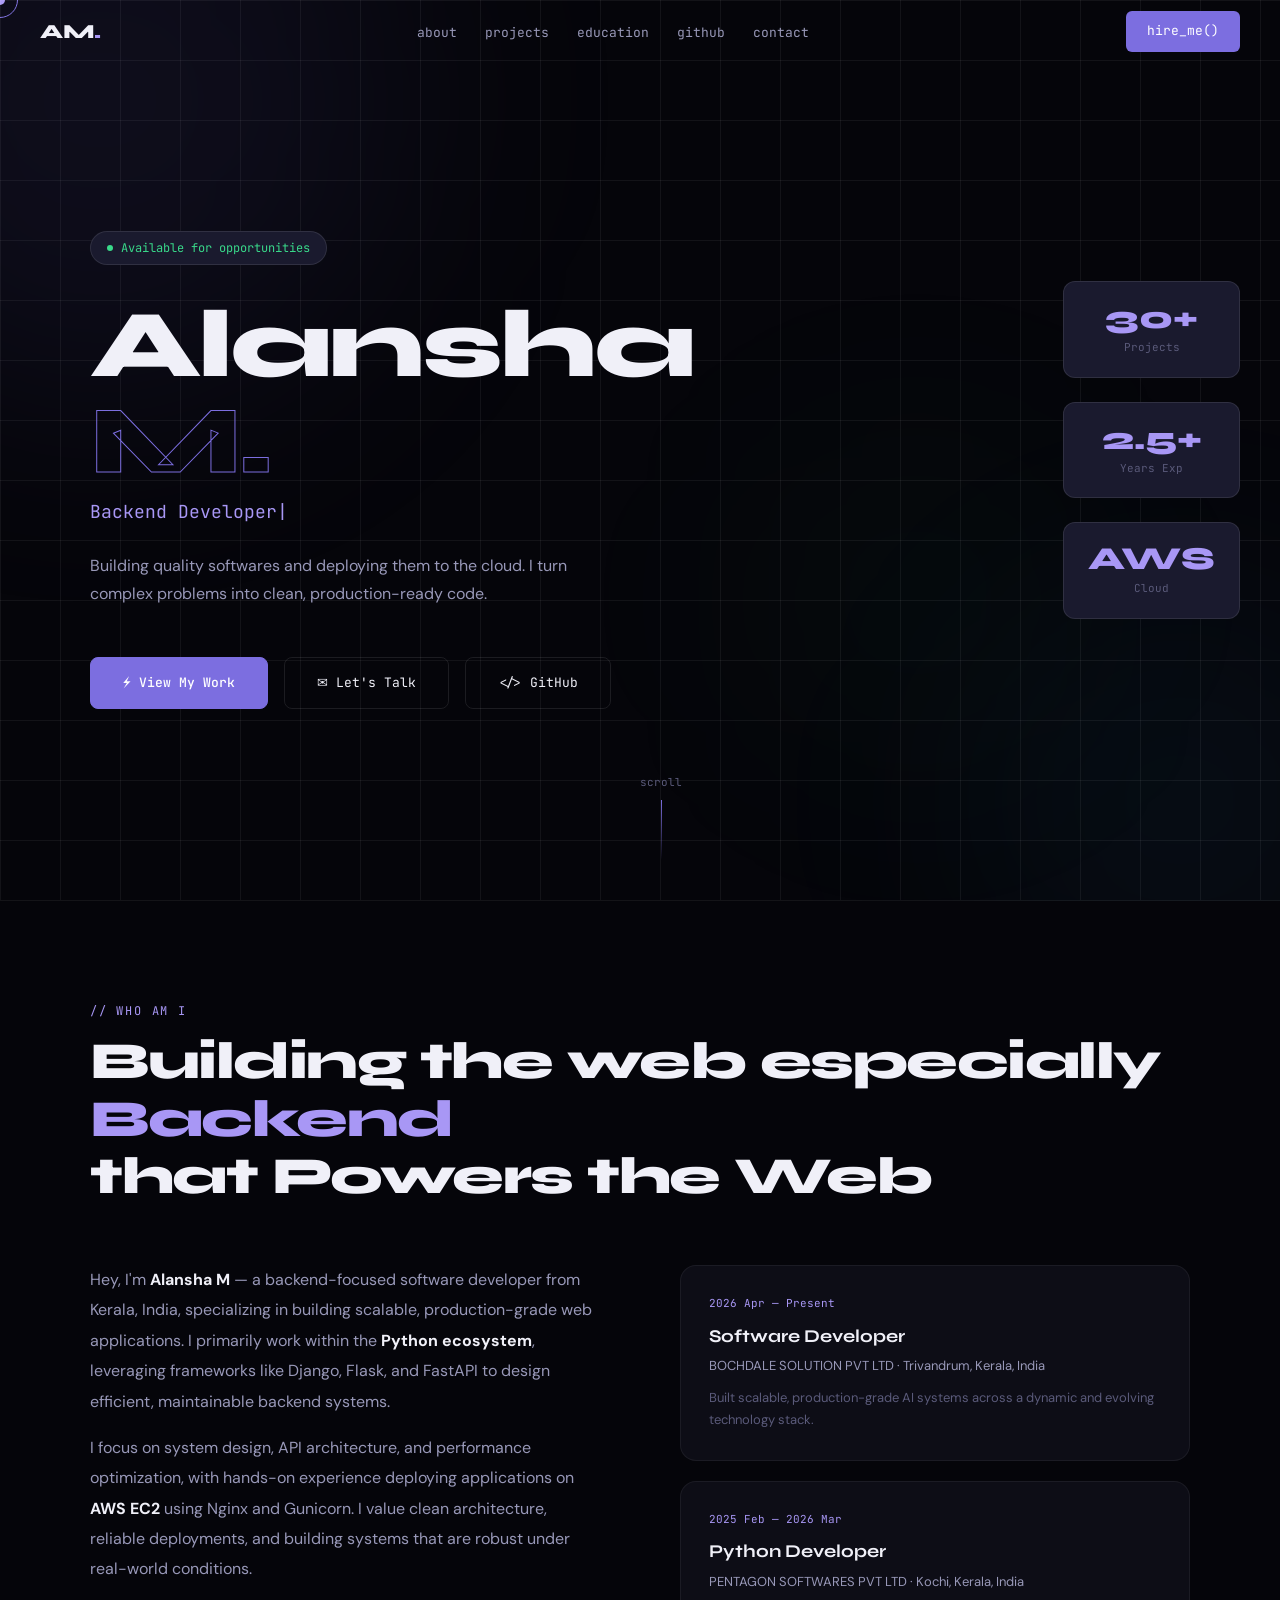
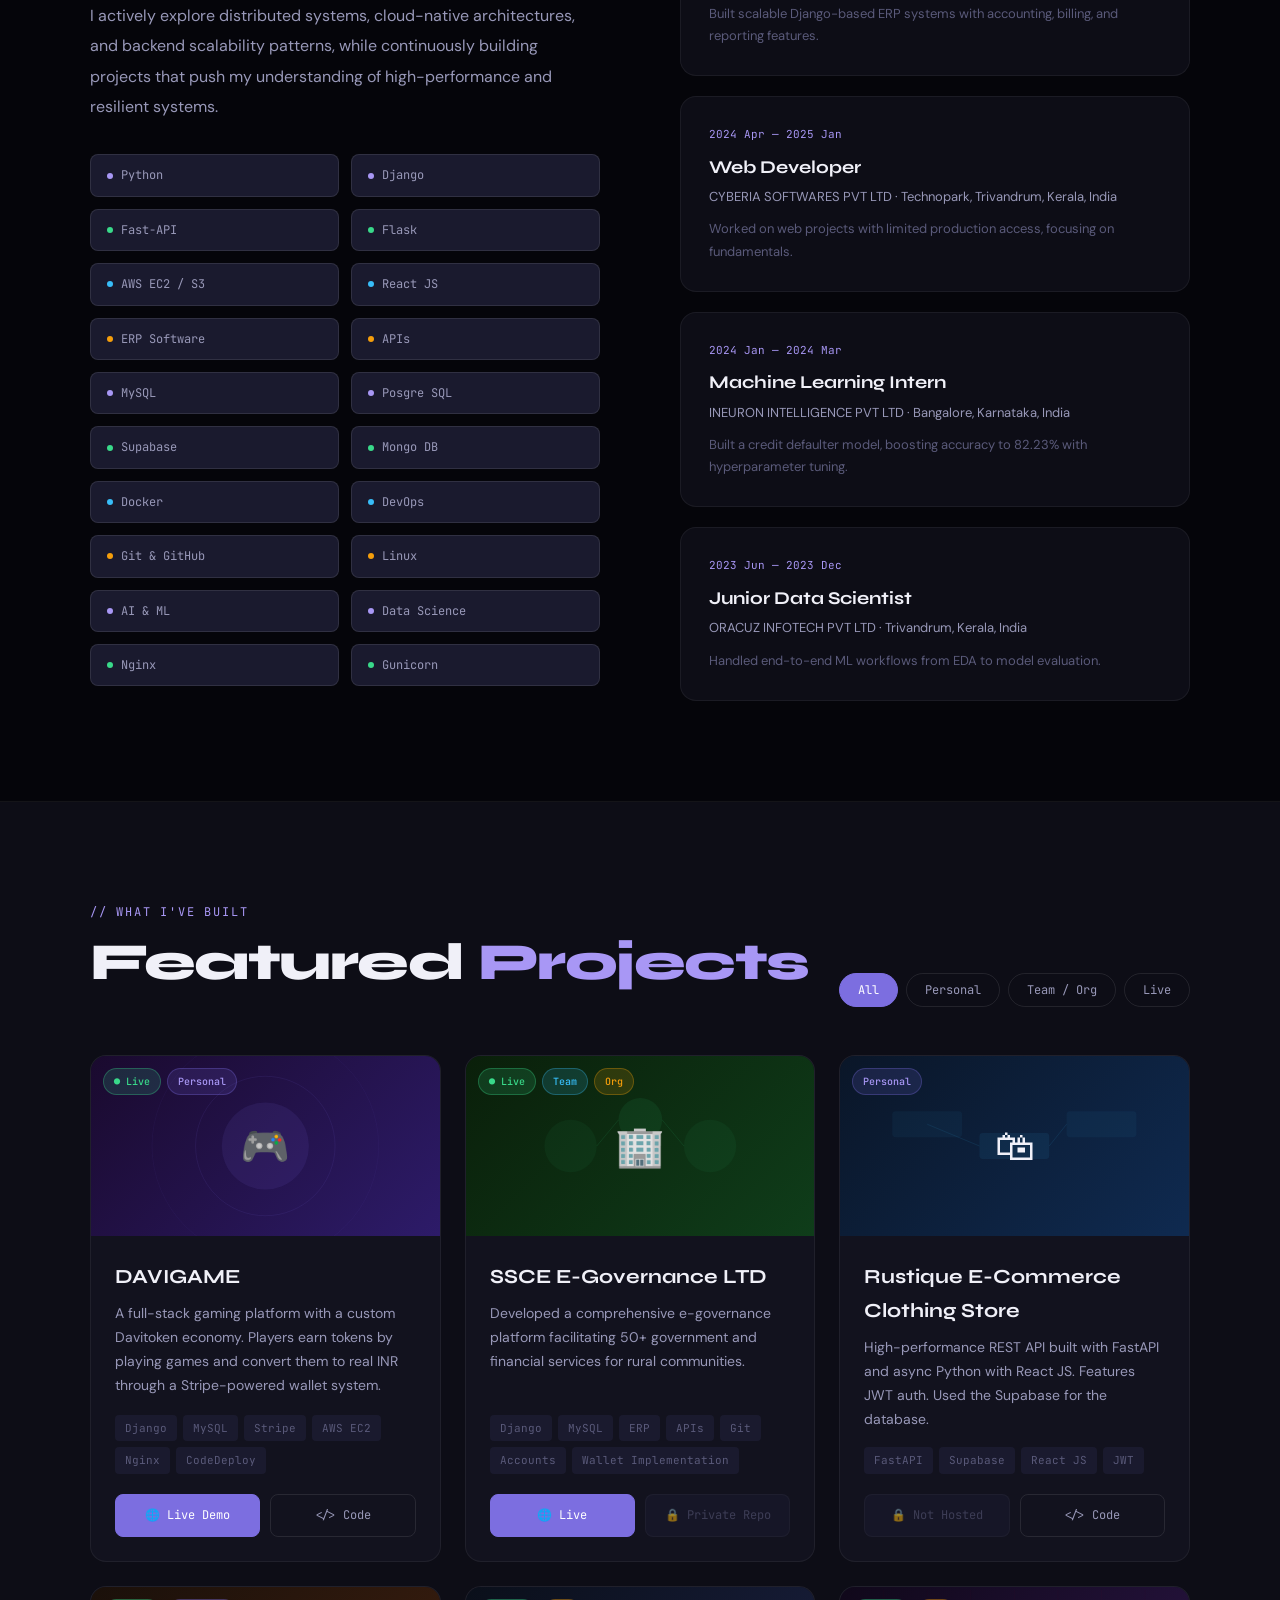
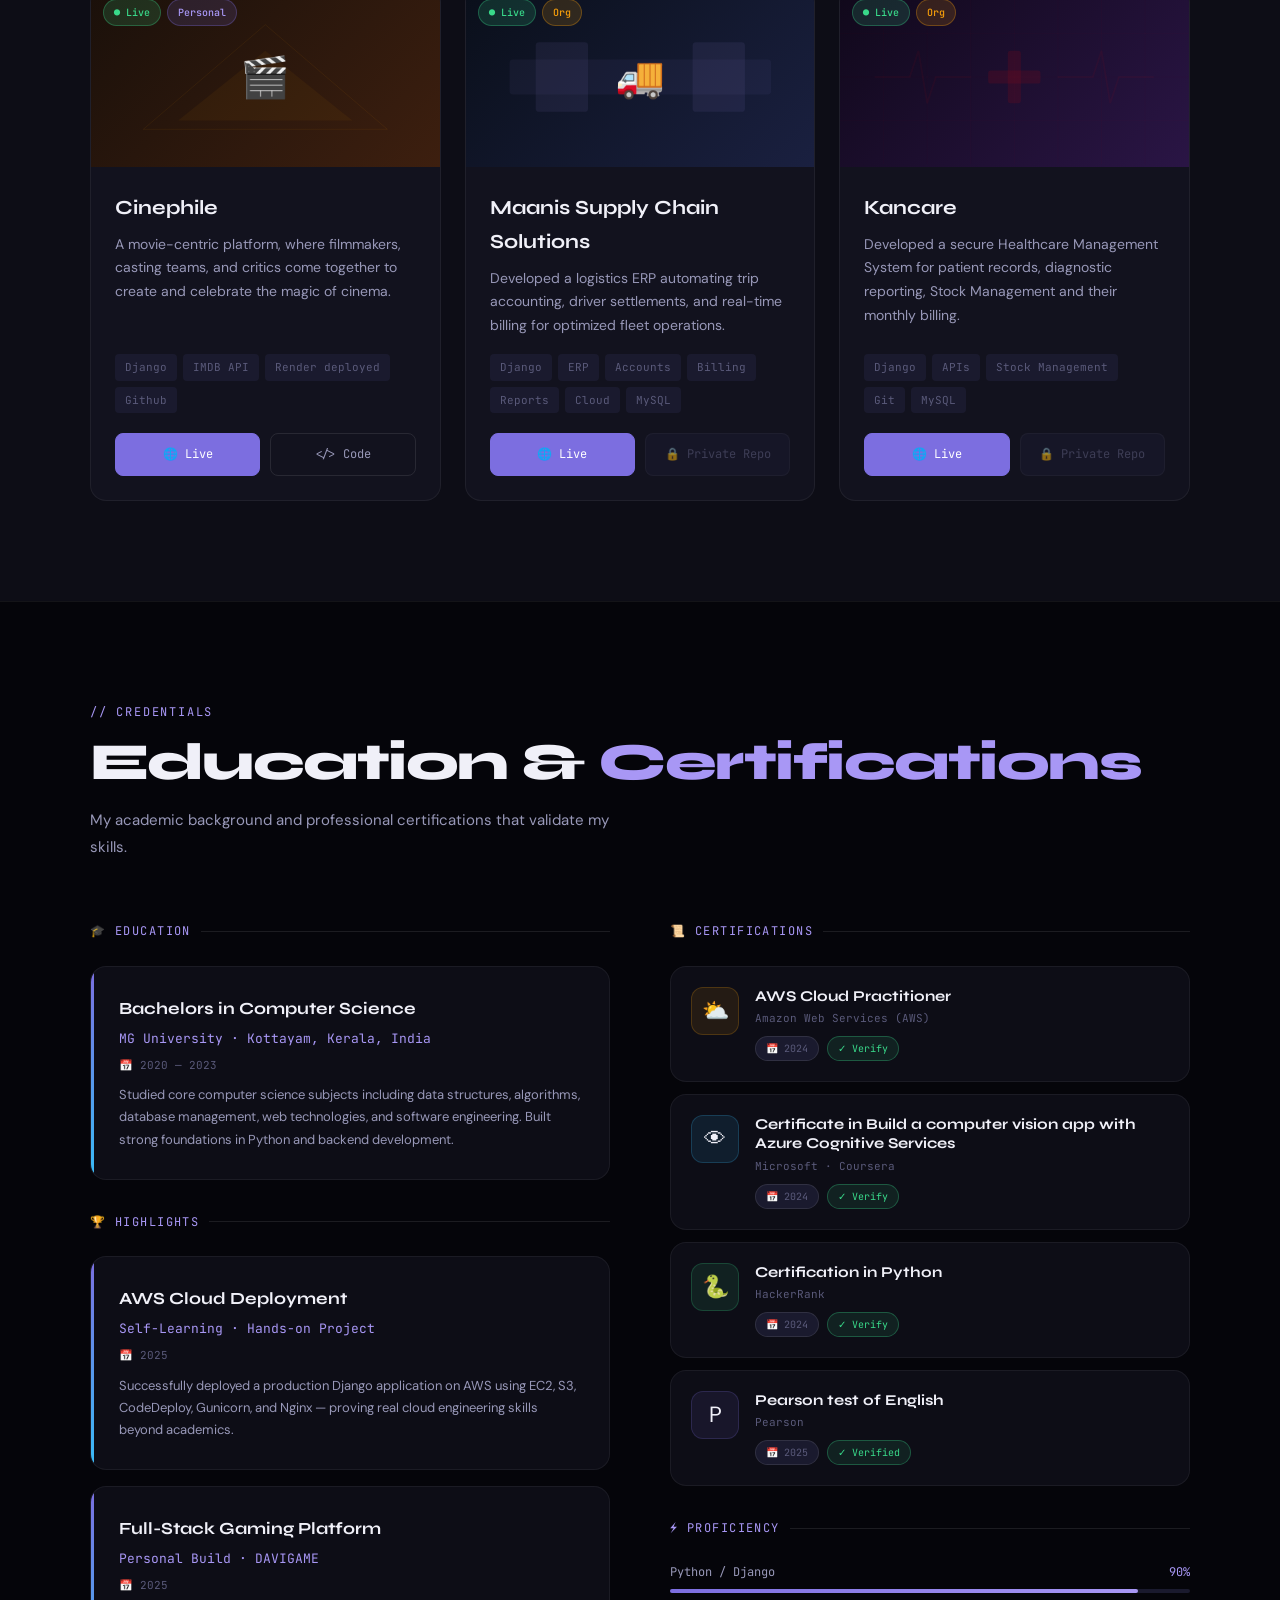
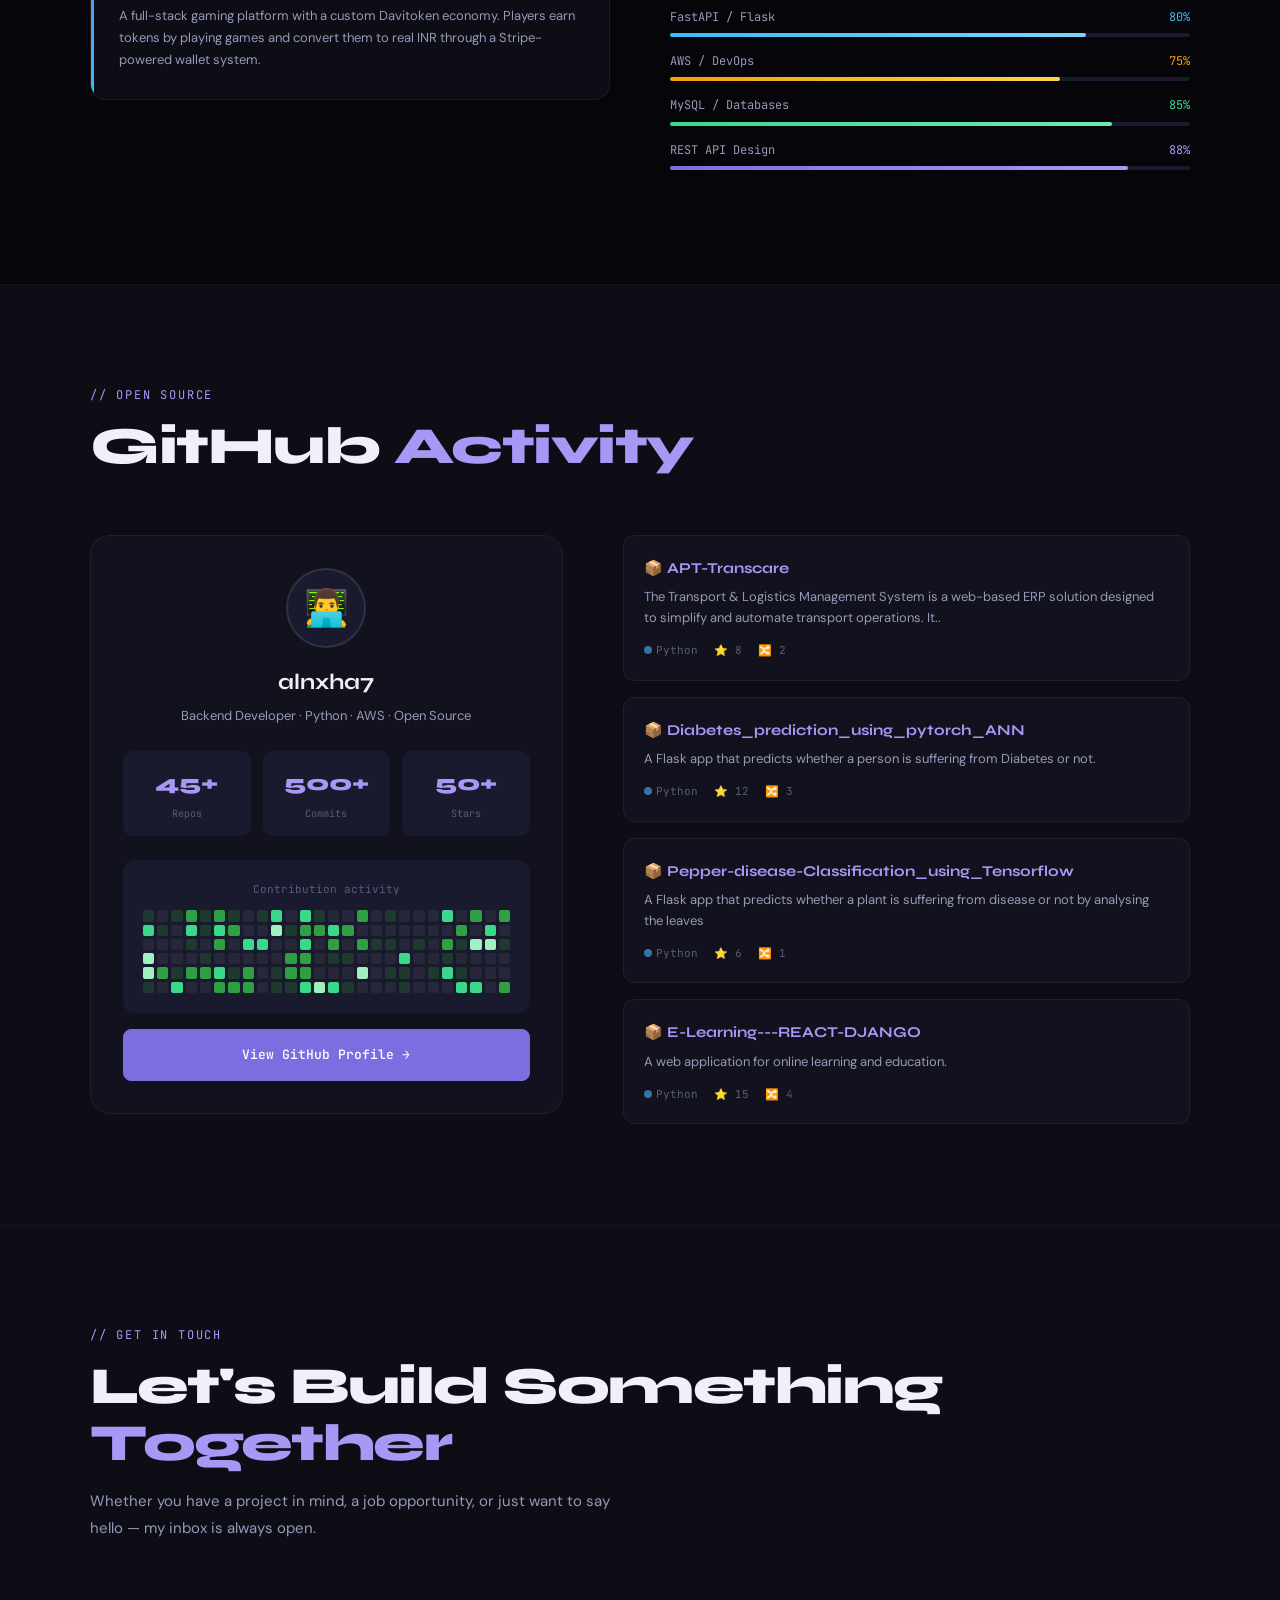
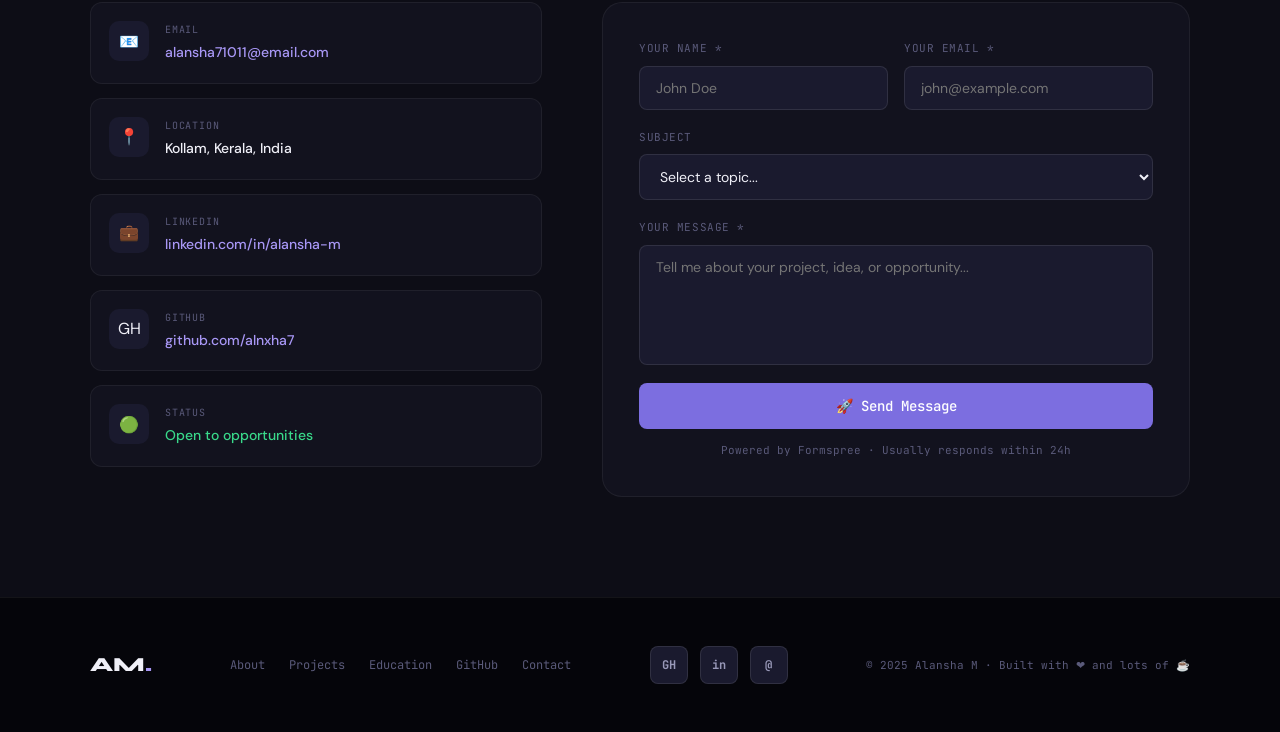
==== commit 63ad499c: "modified the contact me sction" ====
--- a/index.html
+++ b/index.html
@@ -517,7 +517,7 @@
           <div class="edu-degree">Full-Stack Gaming Platform</div>
           <div class="edu-school">Personal Build &middot; DAVIGAME</div>
           <div class="edu-year">&#128197; 2025</div>
-          <div class="edu-desc">Built an end-to-end platform with token economy, Stripe payments, and CI/CD pipeline independently — demonstrating self-driven engineering ability.</div>
+          <div class="edu-desc">A full-stack gaming platform with a custom Davitoken economy. Players earn tokens by playing games and convert them to real INR through a Stripe-powered wallet system.</div>
         </div>
       </div>
       <div class="reveal">
@@ -593,10 +593,10 @@
       <div class="reveal">
         <div class="github-card">
           <div class="github-avatar">&#128104;&#8205;&#128187;</div>
-          <div class="github-username">alansha-m</div>
+          <div class="github-username">alnxha7</div>
           <div class="github-bio">Backend Developer &middot; Python &middot; AWS &middot; Open Source</div>
           <div class="github-stats">
-            <div class="gh-stat"><div class="gh-stat-num">20+</div><div class="gh-stat-label">Repos</div></div>
+            <div class="gh-stat"><div class="gh-stat-num">45+</div><div class="gh-stat-label">Repos</div></div>
             <div class="gh-stat"><div class="gh-stat-num">500+</div><div class="gh-stat-label">Commits</div></div>
             <div class="gh-stat"><div class="gh-stat-num">50+</div><div class="gh-stat-label">Stars</div></div>
           </div>
@@ -604,28 +604,28 @@
             <div class="contrib-title">Contribution activity</div>
             <div class="contrib-grid" id="contribGrid"></div>
           </div>
-          <a href="https://github.com/alansha" target="_blank" class="btn-primary" style="width:100%;justify-content:center">View GitHub Profile &#8594;</a>
+          <a href="https://github.com/alnxha7" target="_blank" class="btn-primary" style="width:100%;justify-content:center">View GitHub Profile &#8594;</a>
         </div>
       </div>
       <div class="github-right reveal">
-        <a href="https://github.com/alansha/davigame" target="_blank" class="repo-card">
-          <div class="repo-name">&#128230; davigame-platform</div>
-          <div class="repo-desc">Full-stack gaming platform with token economy, Stripe payments, and AWS deployment pipeline.</div>
+        <a href="https://github.com/alnxha7/APT-Transcare" target="_blank" class="repo-card">
+          <div class="repo-name">&#128230; APT-Transcare</div>
+          <div class="repo-desc">The Transport & Logistics Management System is a web-based ERP solution designed to simplify and automate transport operations. It..</div>
+          <div class="repo-meta"><span><span class="lang-dot" style="background:#3572A5"></span>Python</span><span>&#11088; 8</span><span>&#128256; 2</span></div>
+        </a>
+        <a href="https://github.com/alnxha7/Diabetes_prediction_using_pytorch_ANN" target="_blank" class="repo-card">
+          <div class="repo-name">&#128230; Diabetes_prediction_using_pytorch_ANN</div>
+          <div class="repo-desc">A Flask app that predicts whether a person is suffering from Diabetes or not.</div>
           <div class="repo-meta"><span><span class="lang-dot" style="background:#3572A5"></span>Python</span><span>&#11088; 12</span><span>&#128256; 3</span></div>
         </a>
-        <a href="https://github.com/alansha/fastapi-service" target="_blank" class="repo-card">
-          <div class="repo-name">&#128230; fastapi-microservice</div>
-          <div class="repo-desc">Production-ready FastAPI microservice with JWT auth, Redis caching, and Docker support.</div>
-          <div class="repo-meta"><span><span class="lang-dot" style="background:#3572A5"></span>Python</span><span>&#11088; 8</span><span>&#128256; 2</span></div>
-        </a>
-        <a href="https://github.com/alansha/flask-ecommerce" target="_blank" class="repo-card">
-          <div class="repo-name">&#128230; flask-ecommerce-api</div>
-          <div class="repo-desc">Lightweight e-commerce REST API built with Flask and SQLAlchemy with full Stripe integration.</div>
+        <a href="https://github.com/alnxha7/Pepper-disease-Classification_using_Tensorflow" target="_blank" class="repo-card">
+          <div class="repo-name">&#128230; Pepper-disease-Classification_using_Tensorflow</div>
+          <div class="repo-desc">A Flask app that predicts whether a plant is suffering from disease or not by analysing the leaves</div>
           <div class="repo-meta"><span><span class="lang-dot" style="background:#3572A5"></span>Python</span><span>&#11088; 6</span><span>&#128256; 1</span></div>
         </a>
-        <a href="https://github.com/alansha/django-auth" target="_blank" class="repo-card">
-          <div class="repo-name">&#128230; django-auth-service</div>
-          <div class="repo-desc">Django authentication microservice with OAuth2, JWT, 2FA, and email verification system.</div>
+        <a href="https://github.com/alnxha7/E-Learning---REACT-DJANGO" target="_blank" class="repo-card">
+          <div class="repo-name">&#128230; E-Learning---REACT-DJANGO</div>
+          <div class="repo-desc">A web application for online learning and education.</div>
           <div class="repo-meta"><span><span class="lang-dot" style="background:#3572A5"></span>Python</span><span>&#11088; 15</span><span>&#128256; 4</span></div>
         </a>
       </div>
@@ -657,7 +657,7 @@
         </div>
         <div class="contact-item">
           <div class="contact-icon">GH</div>
-          <div><div class="contact-item-title">GITHUB</div><div class="contact-item-val"><a href="https://github.com/alansha" target="_blank">github.com/alansha</a></div></div>
+          <div><div class="contact-item-title">GITHUB</div><div class="contact-item-val"><a href="https://github.com/alnxha7" target="_blank">github.com/alnxha7</a></div></div>
         </div>
         <div class="contact-item">
           <div class="contact-icon">&#128994;</div>
@@ -714,7 +714,7 @@
       <a href="#contact">Contact</a>
     </div>
     <div class="social-row">
-      <a href="https://github.com/alansha" target="_blank" class="social-btn">GH</a>
+      <a href="https://github.com/alnxha7" target="_blank" class="social-btn">GH</a>
       <a href="https://linkedin.com/in/alansha-m" target="_blank" class="social-btn">in</a>
       <a href="mailto:alansha71011@email.com" class="social-btn">@</a>
     </div>
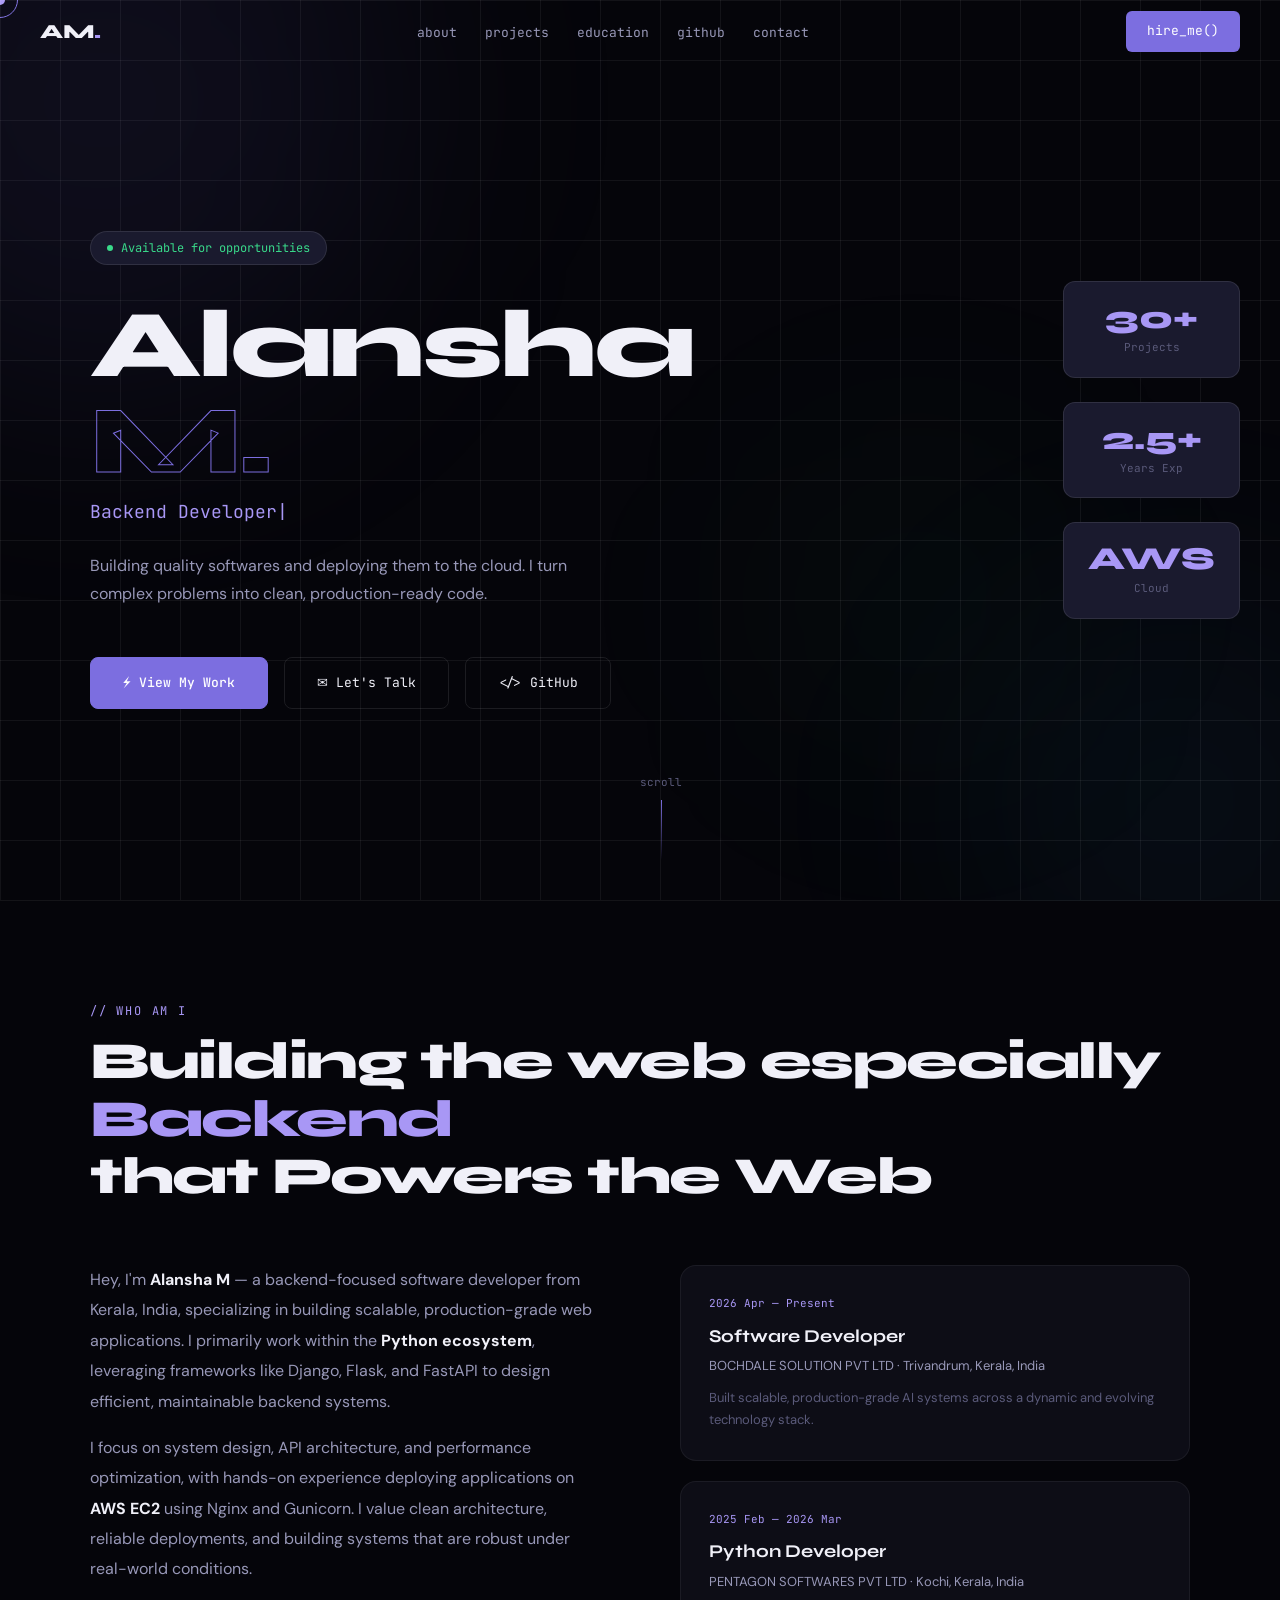
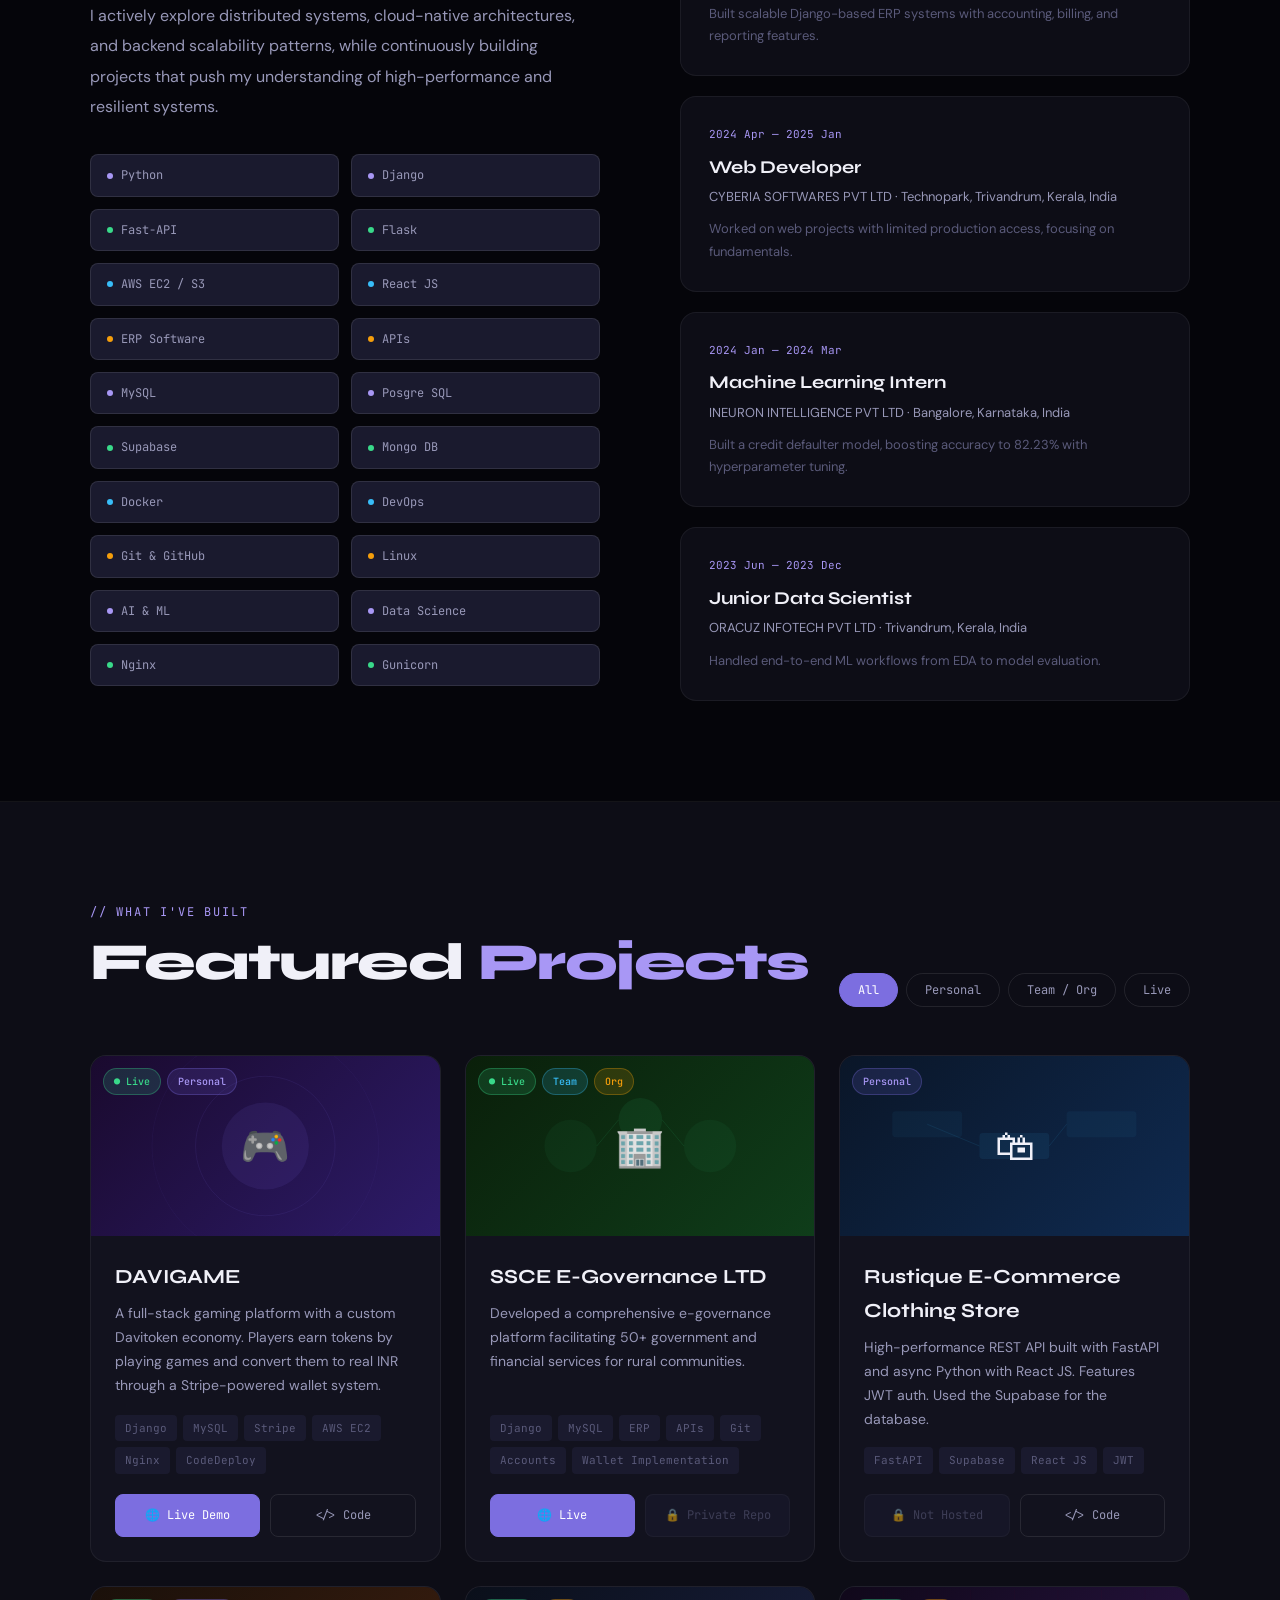
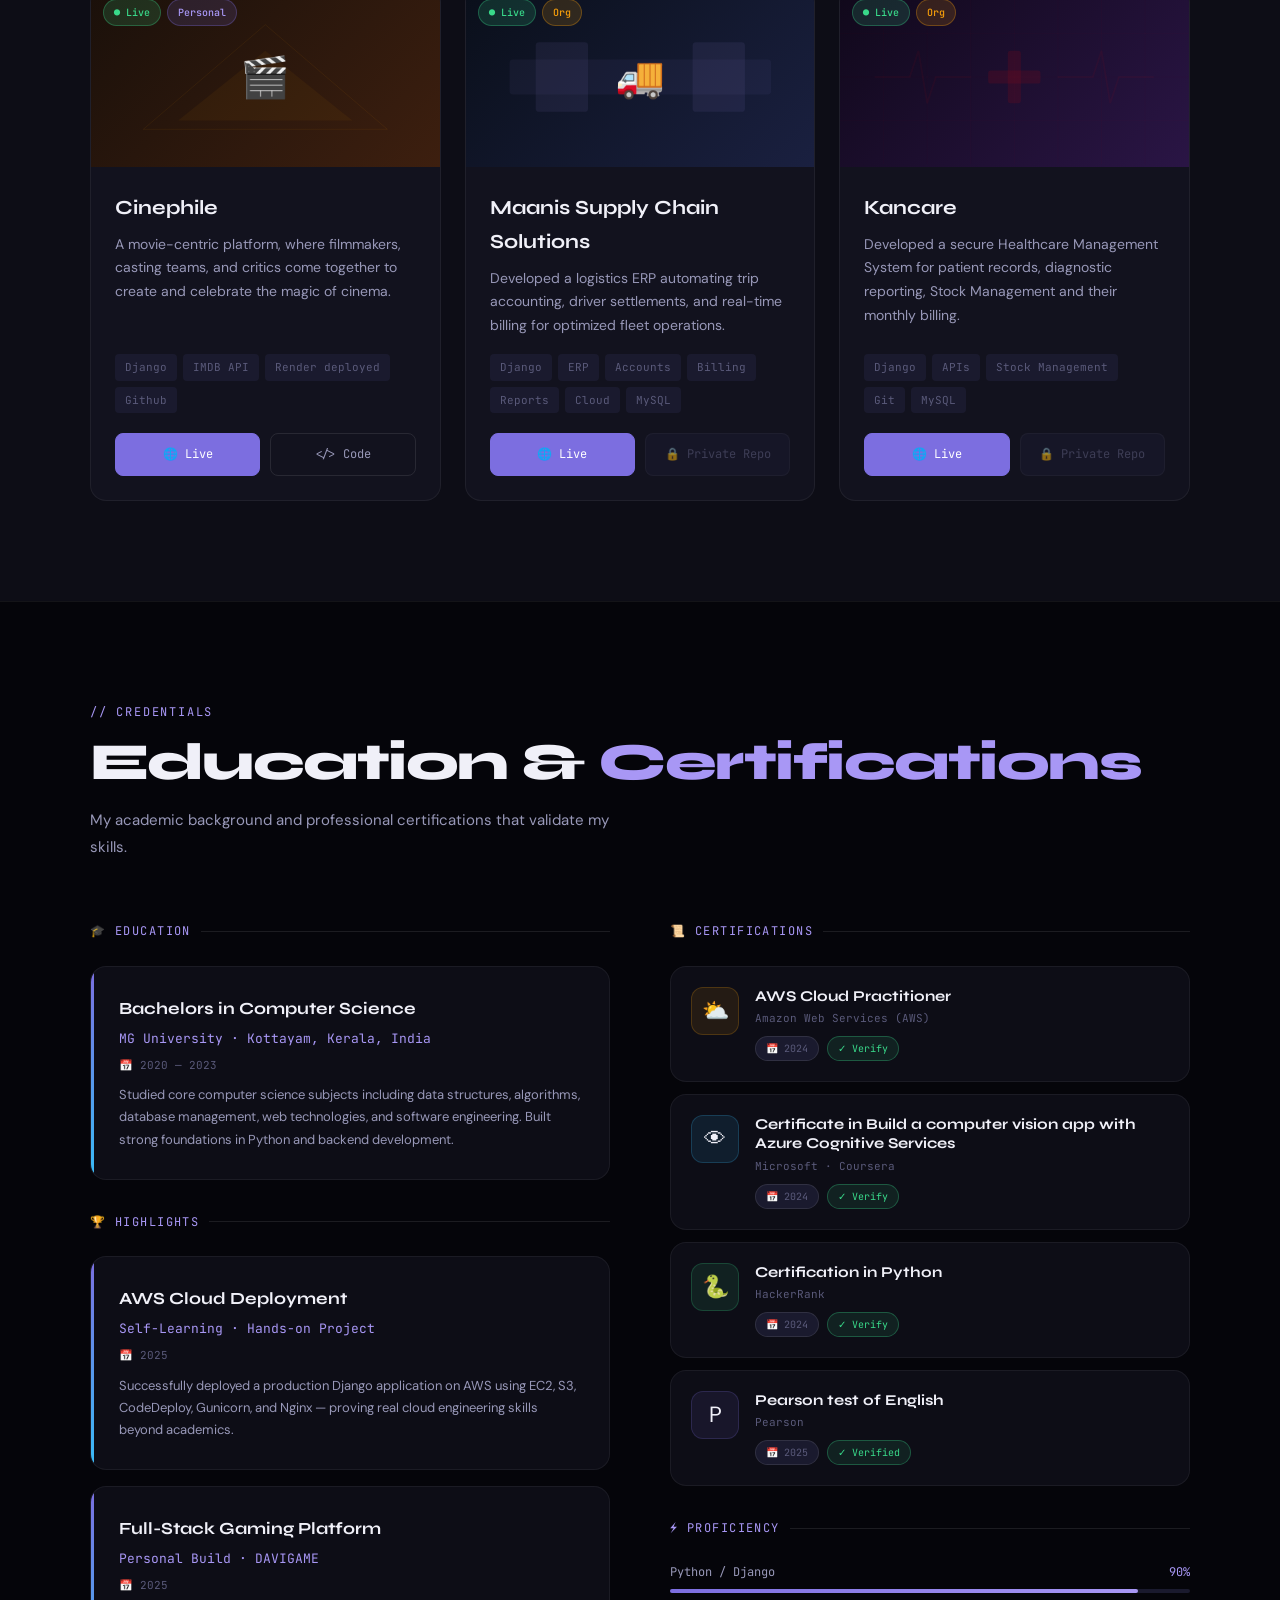
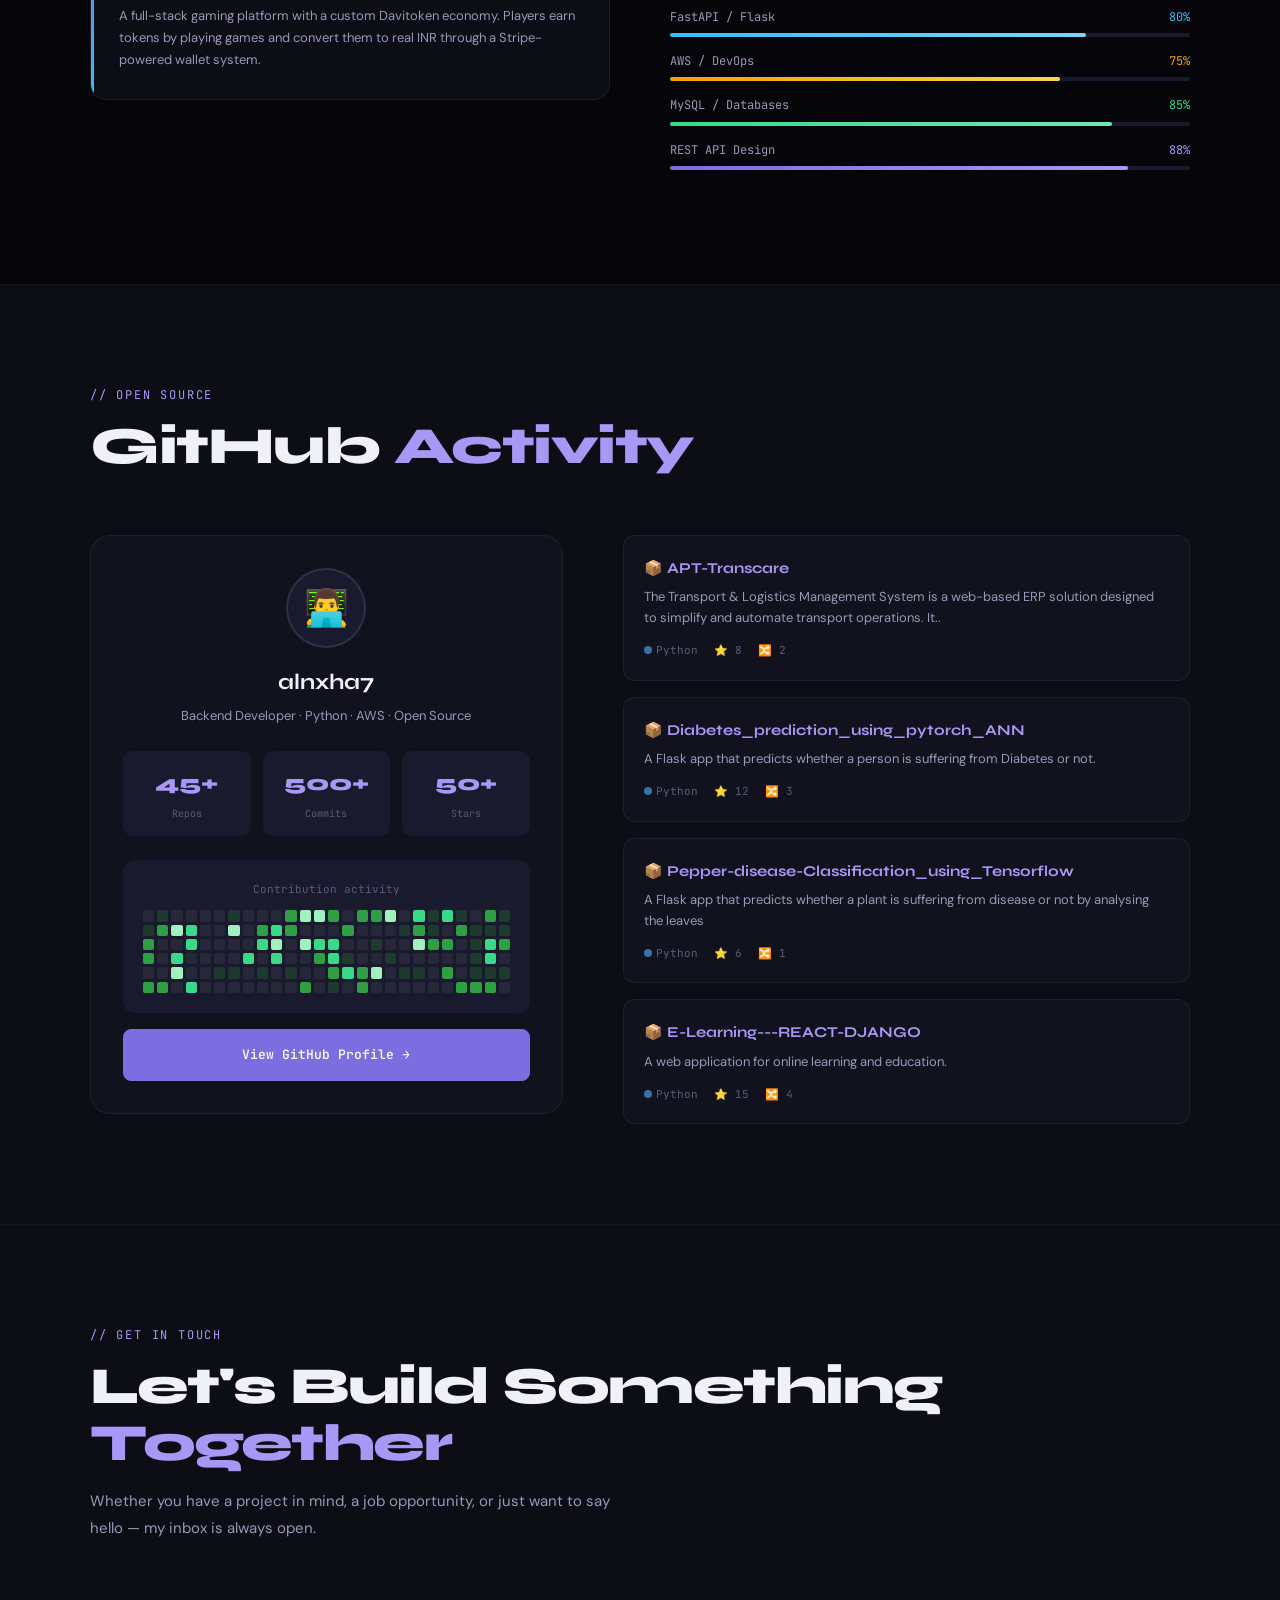
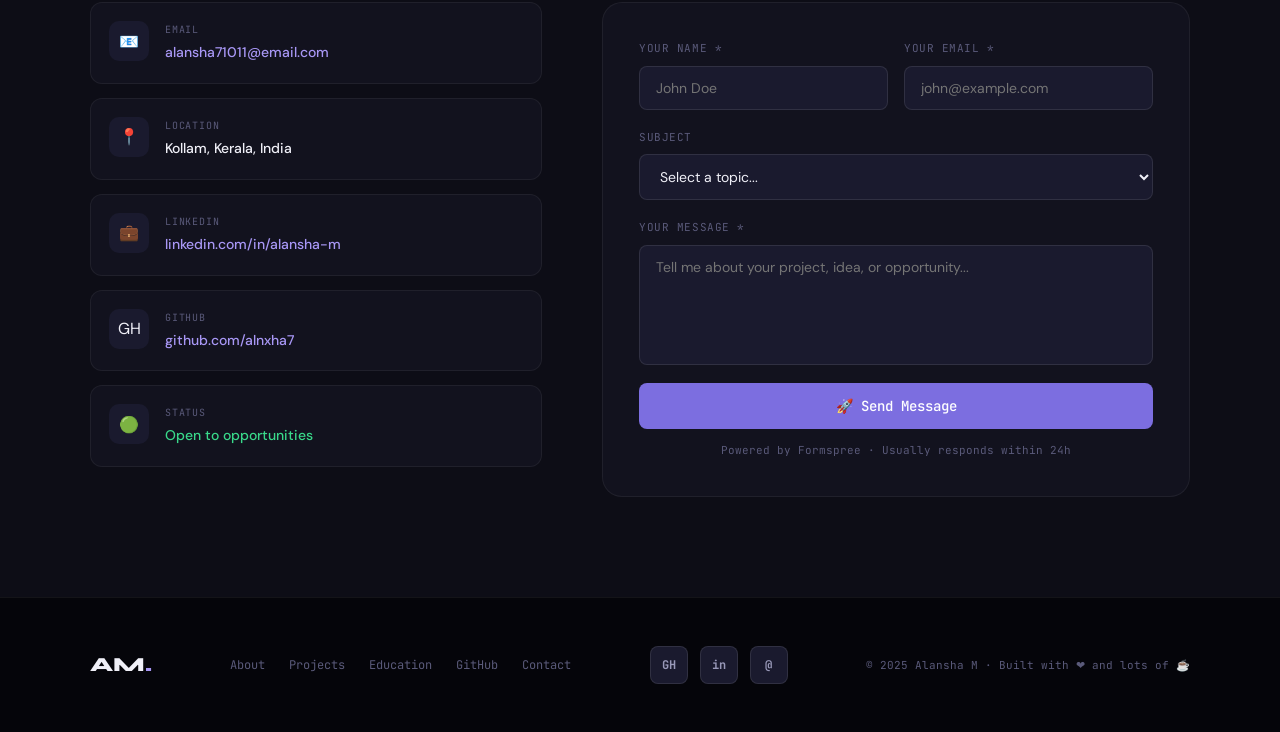
==== commit 5b1db818: "Fix Formspree contact form submission endpoint" ====
--- a/index.html
+++ b/index.html
@@ -779,15 +779,11 @@
   var email = document.getElementById('femail').value.trim();
   var message = document.getElementById('fmessage').value.trim();
   if (!name || !email || !message) { alert('Please fill in your name, email, and message.'); return; }
-  var FORMSPREE_ID = 'https://formspree.io/f/mgopnell';
-  if (FORMSPREE_ID === 'https://formspree.io/f/mgopnell') {
-    document.getElementById('contactFormEl').style.display = 'none';
-    document.getElementById('formSuccess').classList.add('show');
-    return;
-  }
+  var FORMSPREE_ID = 'mgopnell';
   fetch('https://formspree.io/f/' + FORMSPREE_ID, {
     method: 'POST',
-    headers: { 'Content-Type': 'application/json' },
+    mode: 'cors',
+    headers: { 'Content-Type': 'application/json', 'Accept': 'application/json' },
     body: JSON.stringify({ name: name, email: email, subject: document.getElementById('fsubject').value, message: message })
   }).then(function(r) {
     if (r.ok) { document.getElementById('contactFormEl').style.display = 'none'; document.getElementById('formSuccess').classList.add('show'); }
@@ -796,4 +792,4 @@
 }
 </script>
 </body>
-</html>+</html>
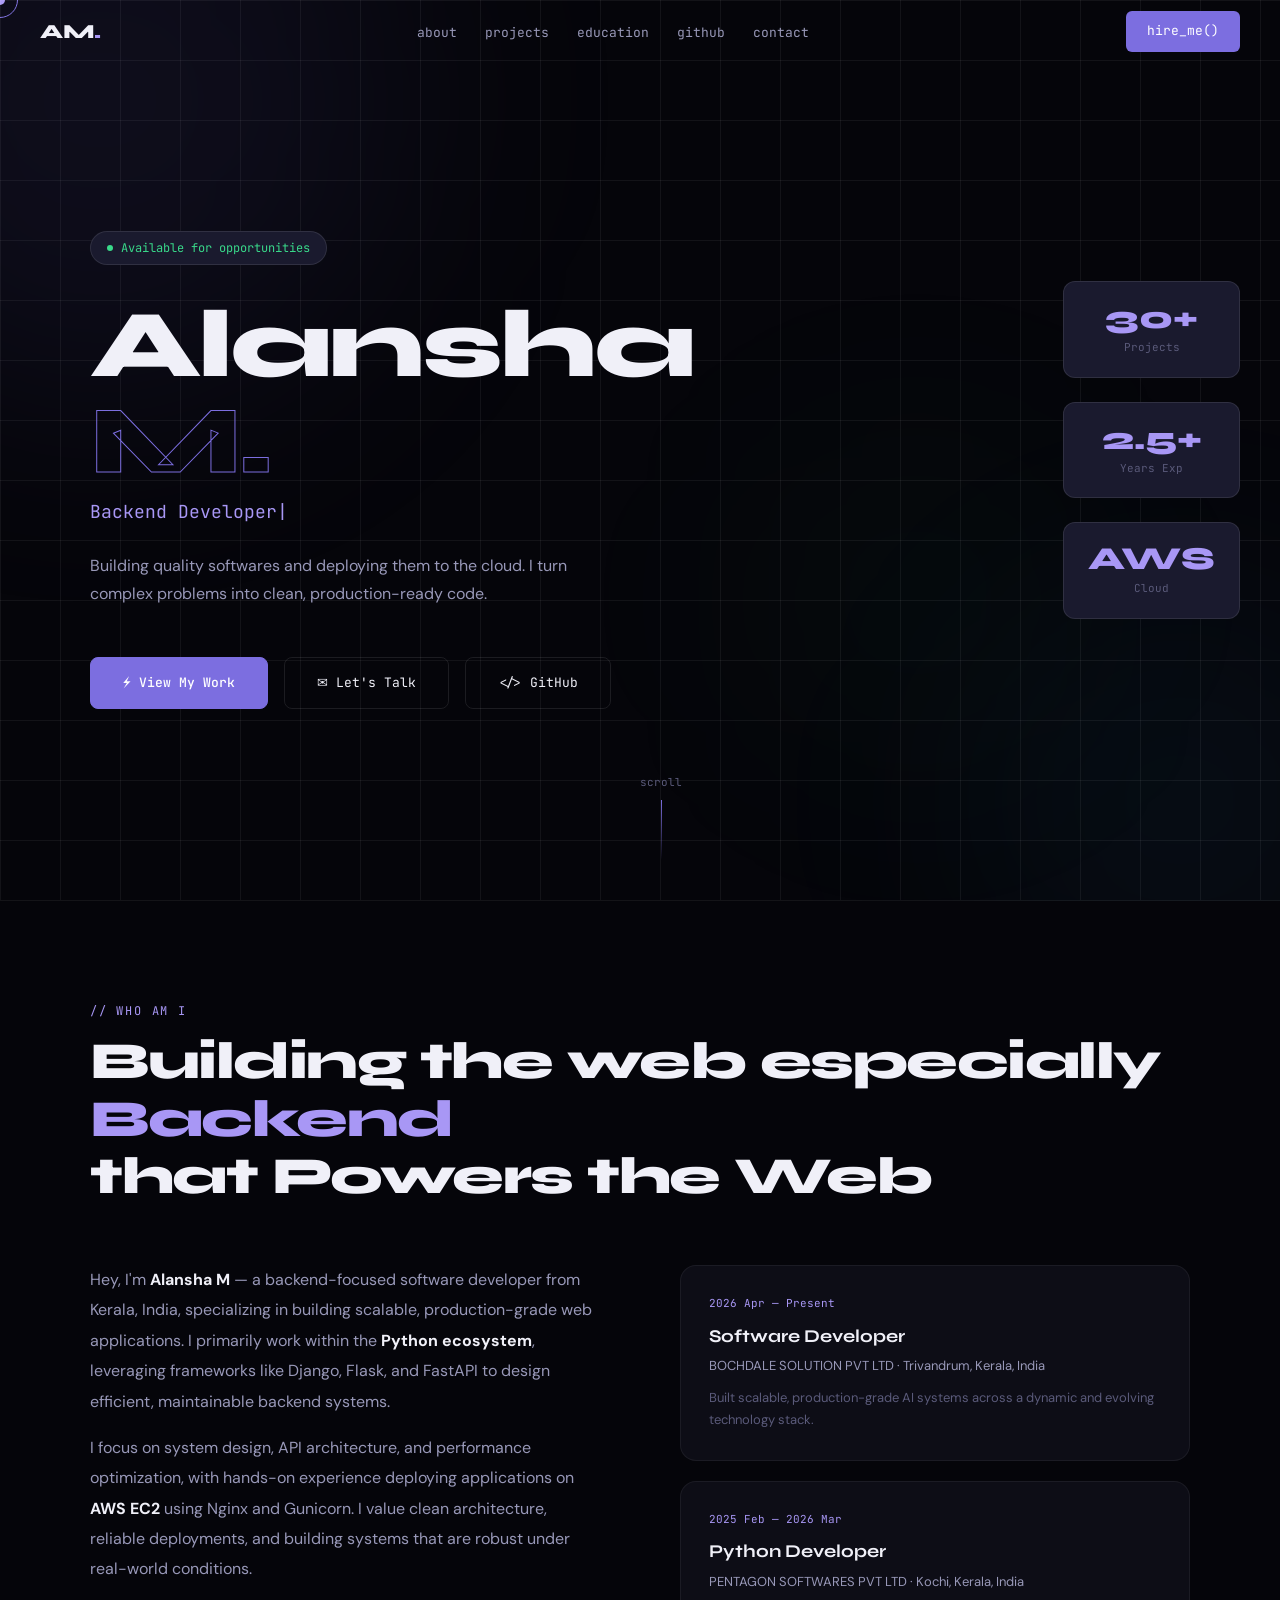
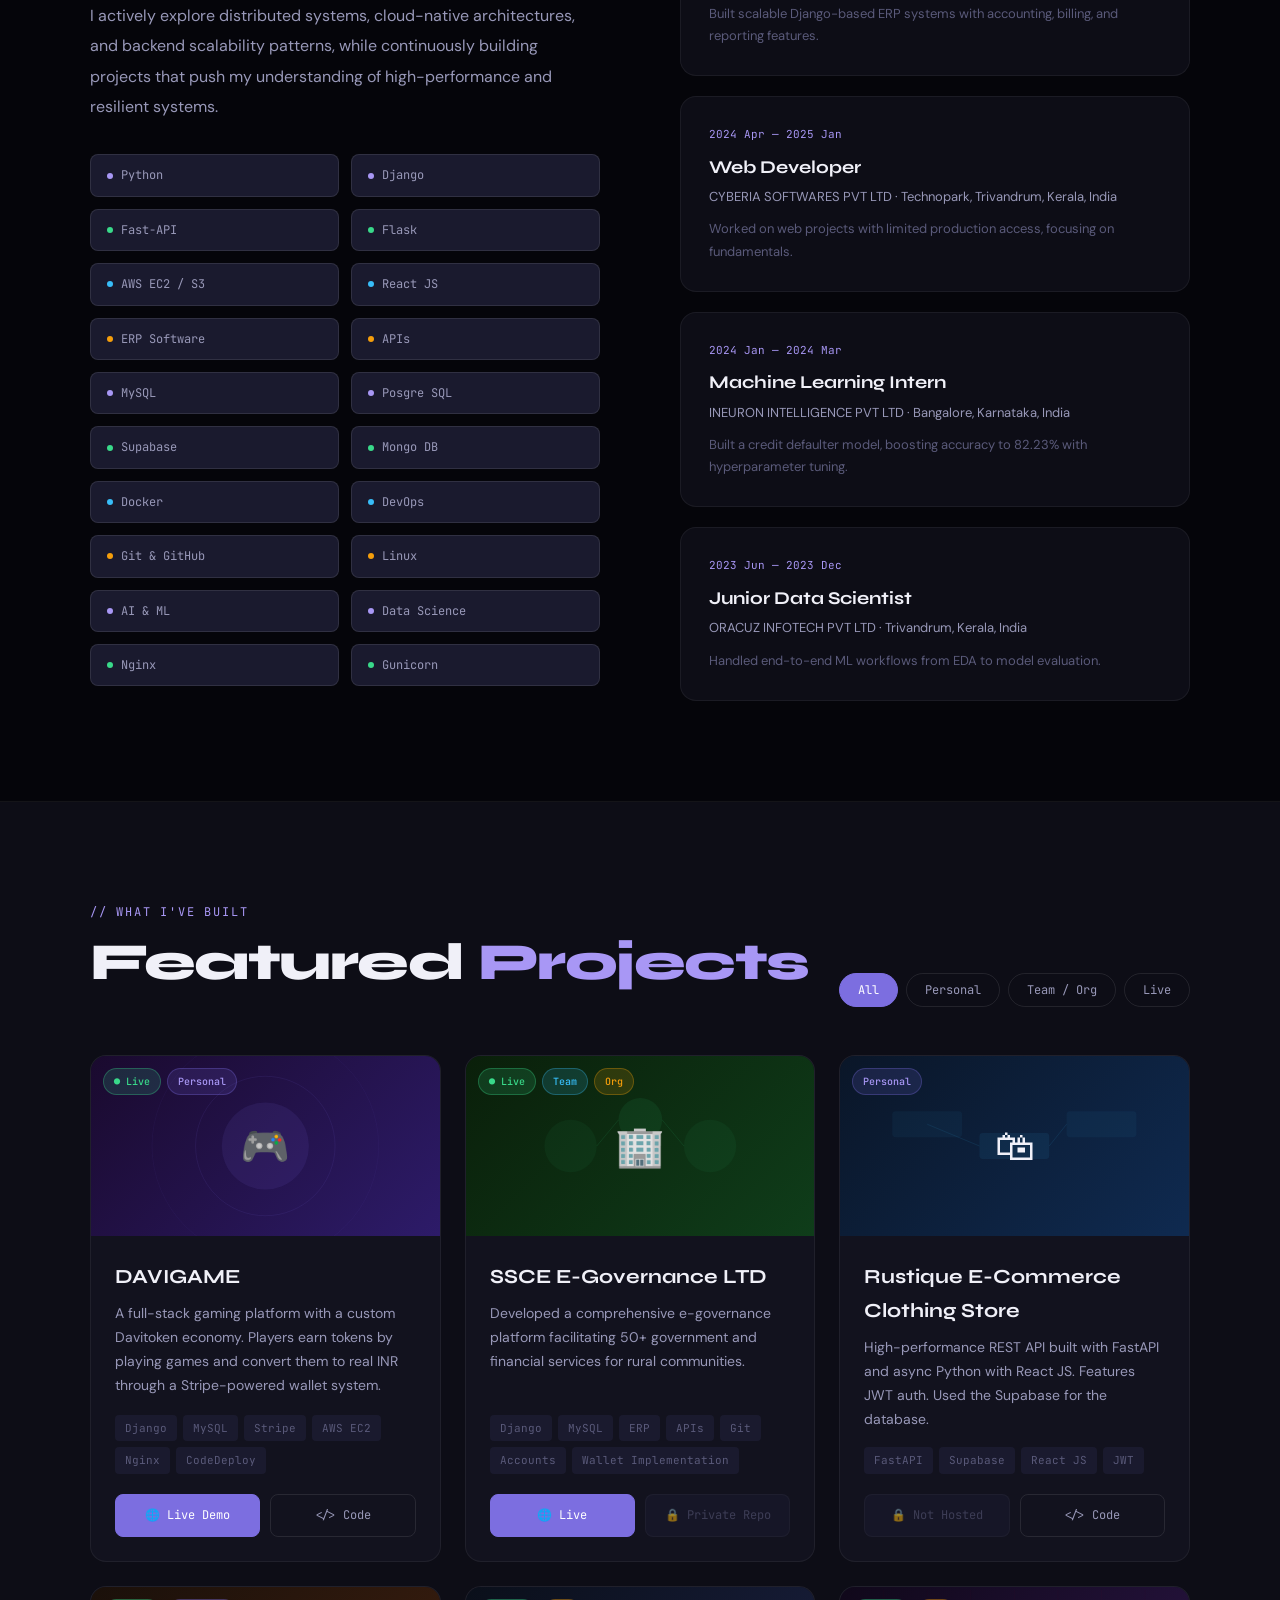
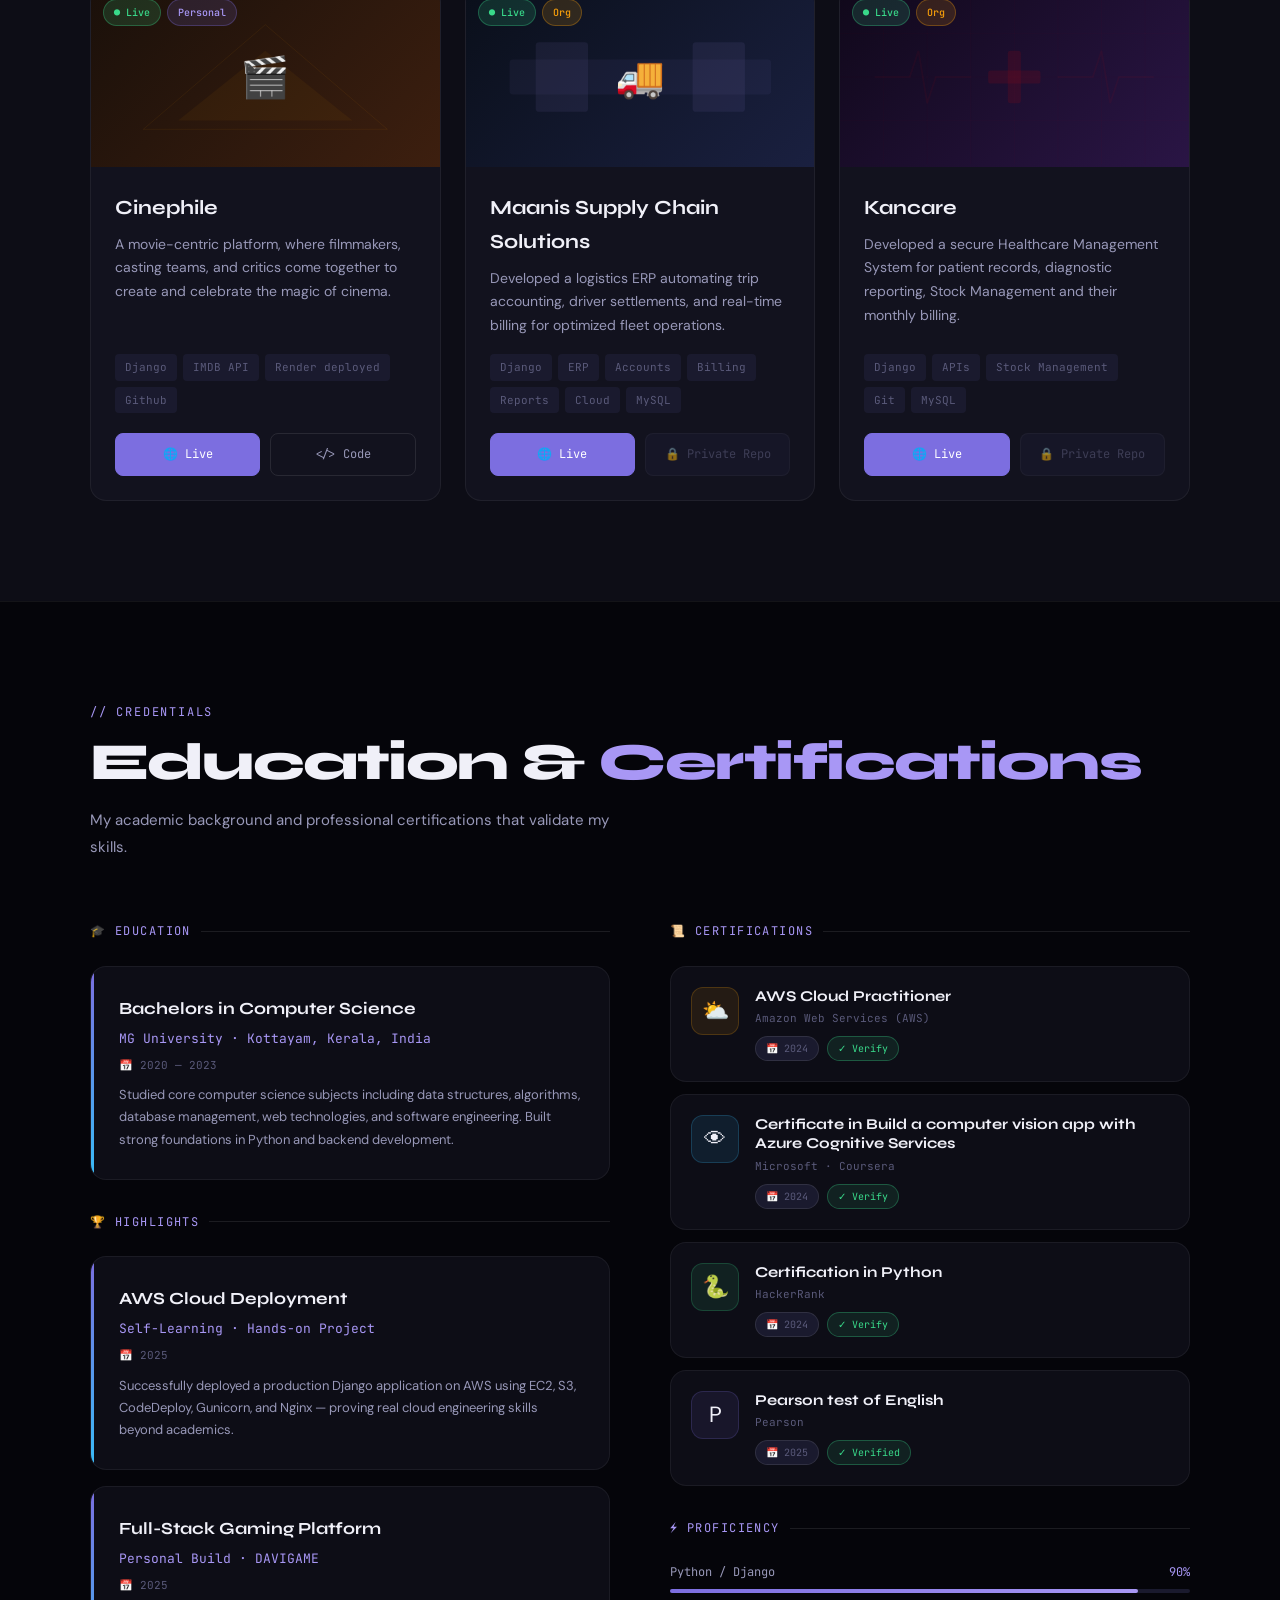
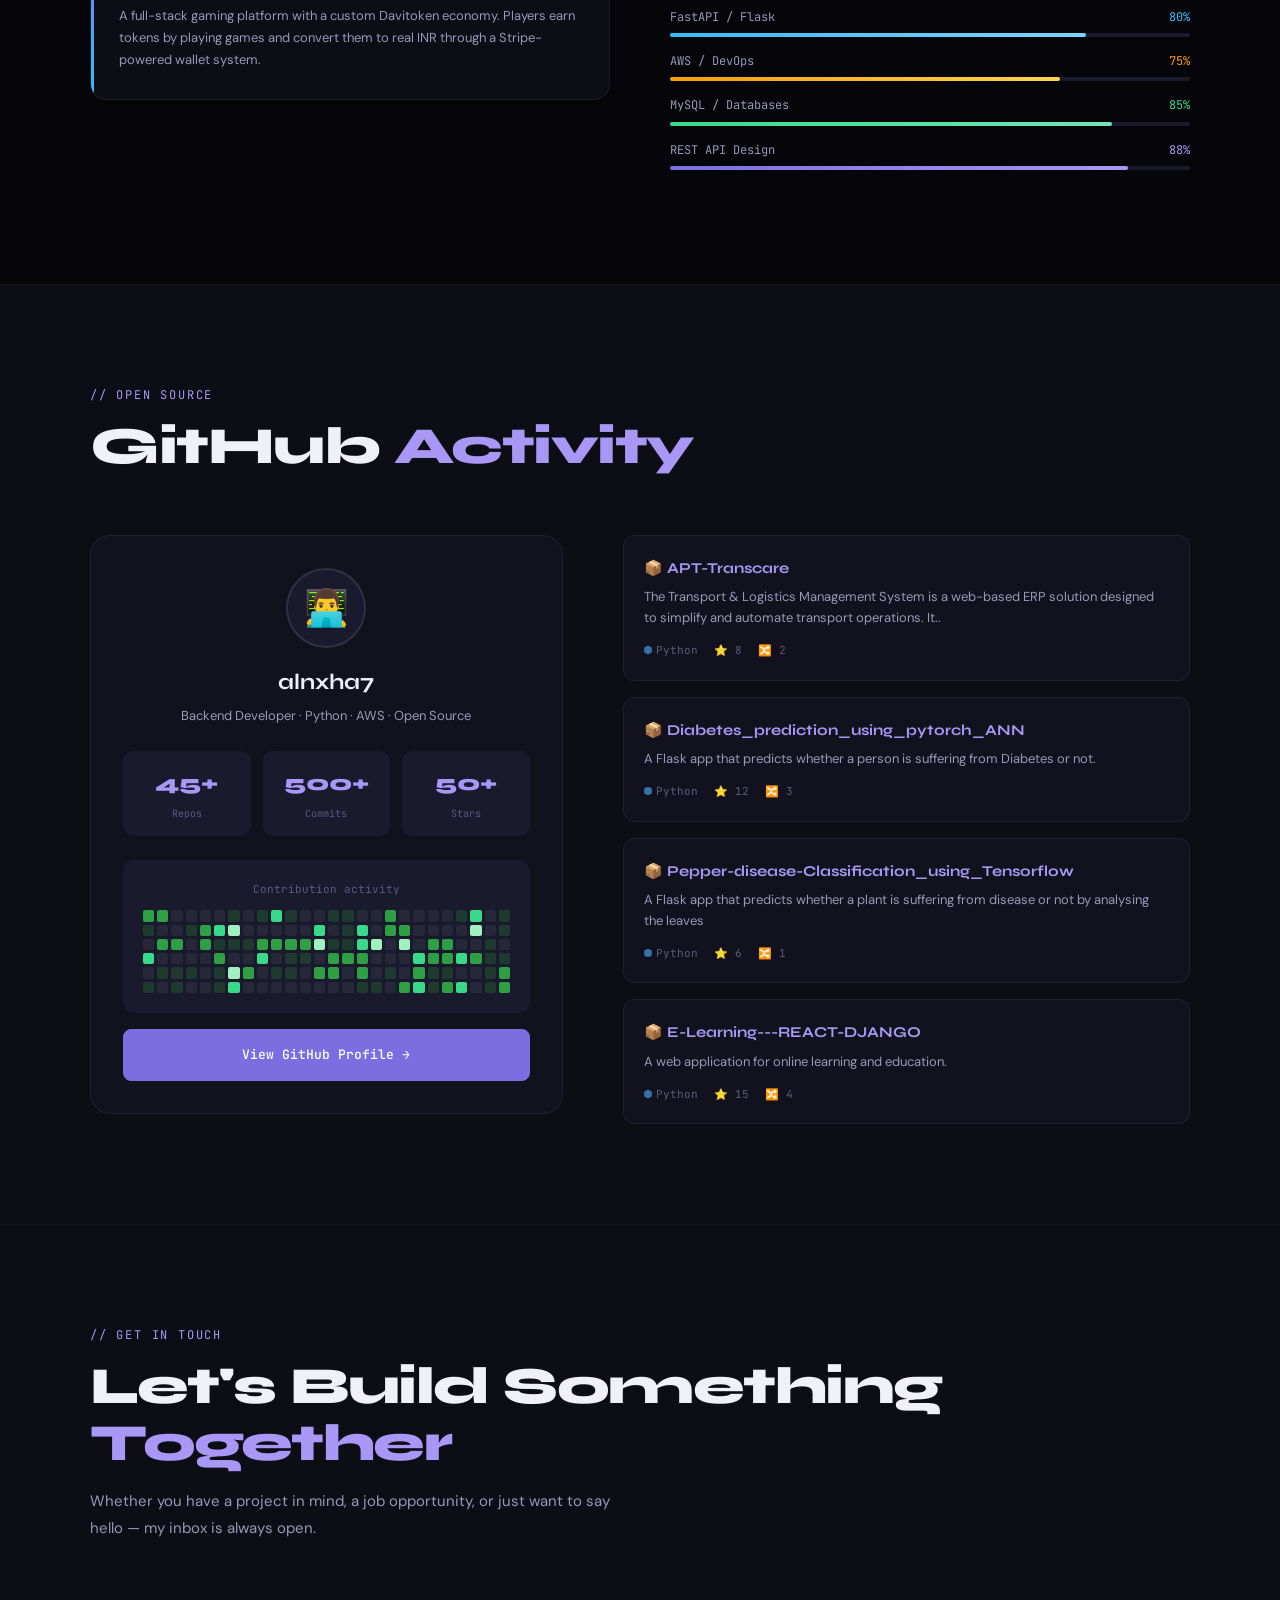
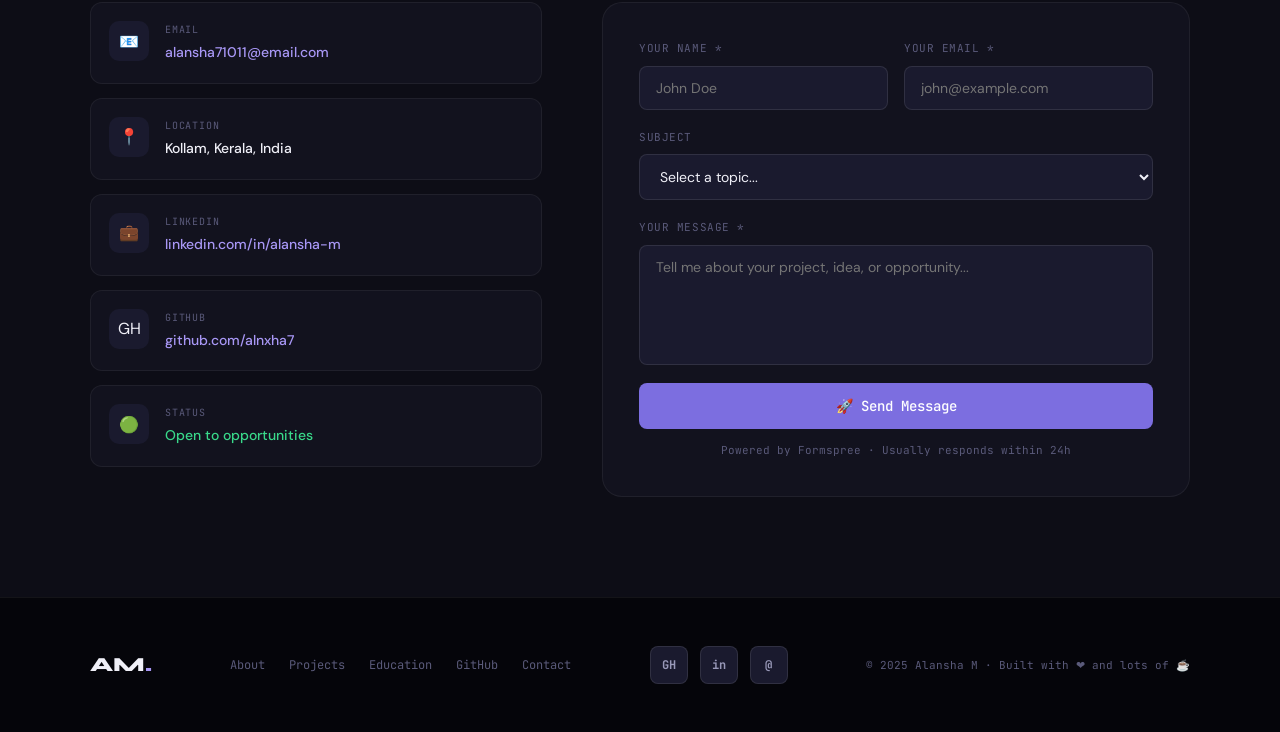
==== commit 38cc5eea: "formspree working issue" ====
--- a/index.html
+++ b/index.html
@@ -780,7 +780,7 @@
   var message = document.getElementById('fmessage').value.trim();
   if (!name || !email || !message) { alert('Please fill in your name, email, and message.'); return; }
   var FORMSPREE_ID = 'mgopnell';
-  fetch('https://formspree.io/f/' + FORMSPREE_ID, {
+  fetch('https://formspree.io/f/mgopnell', {
     method: 'POST',
     mode: 'cors',
     headers: { 'Content-Type': 'application/json', 'Accept': 'application/json' },
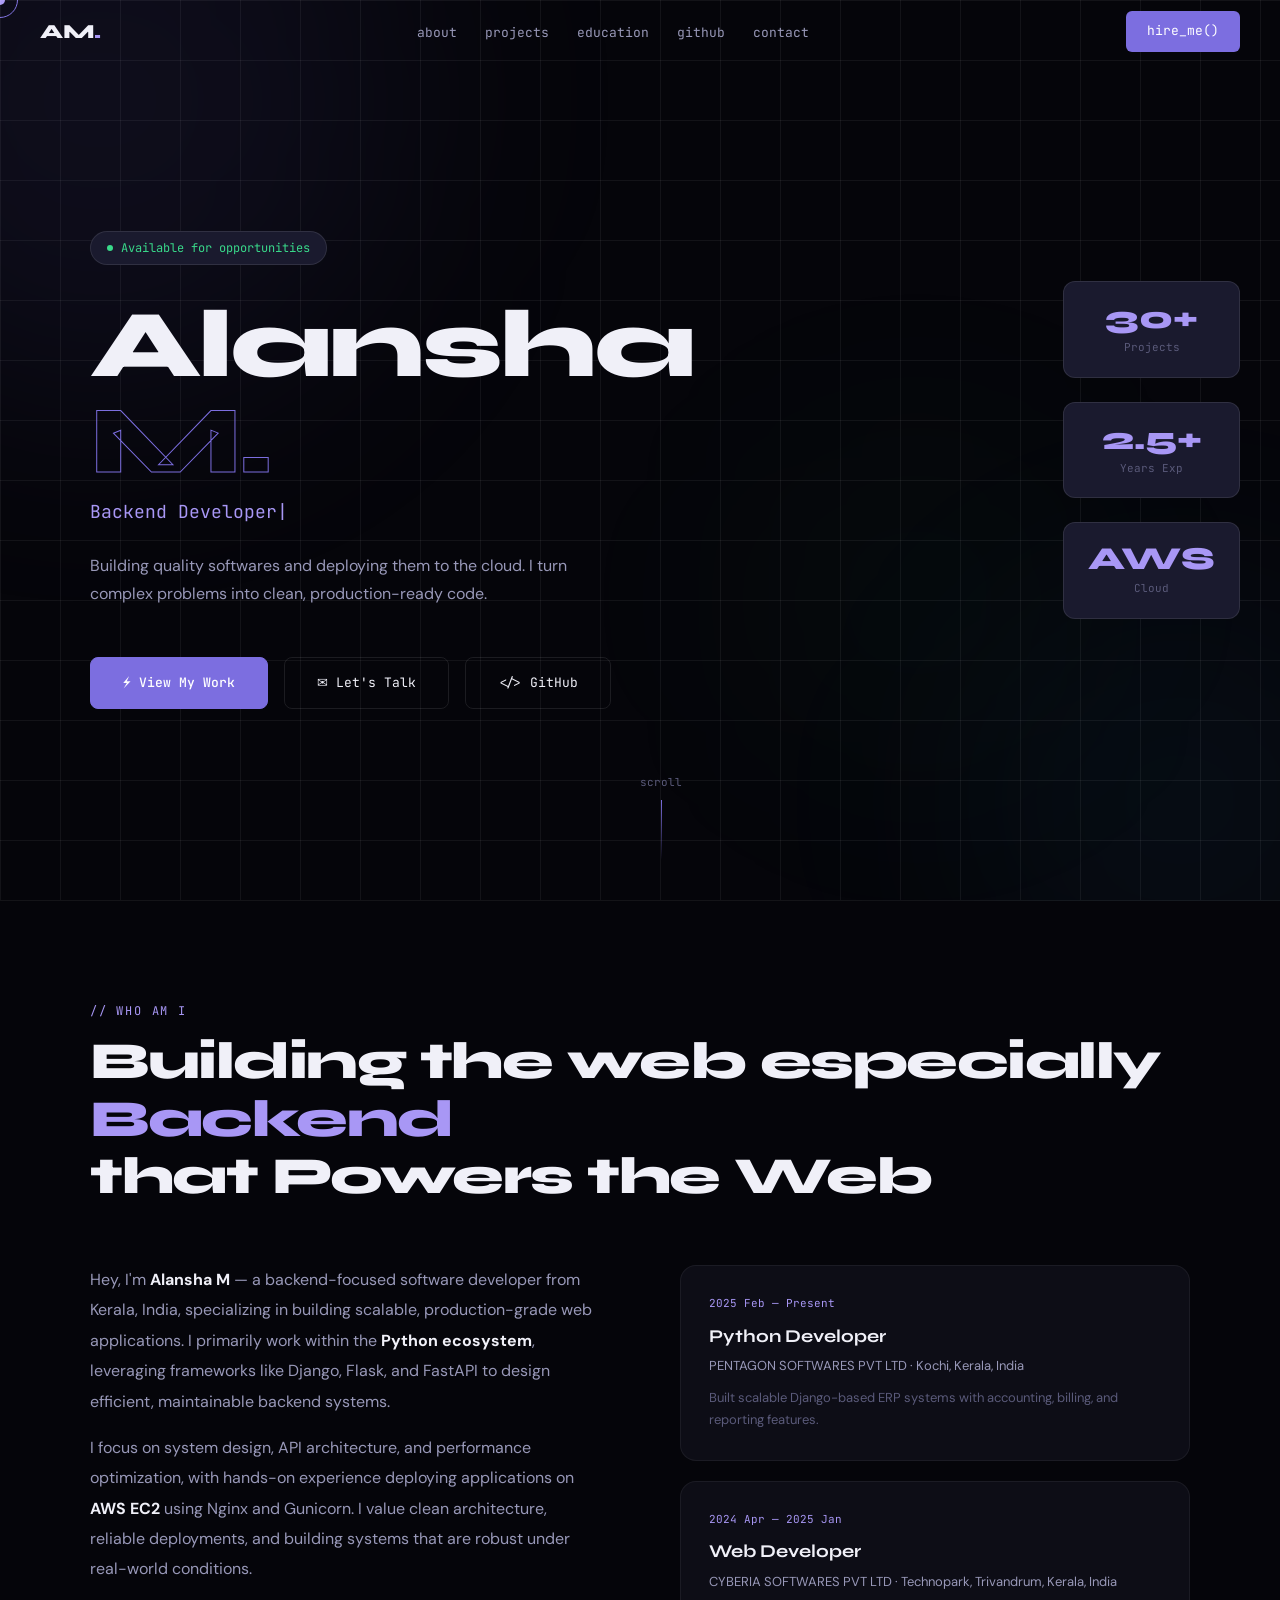
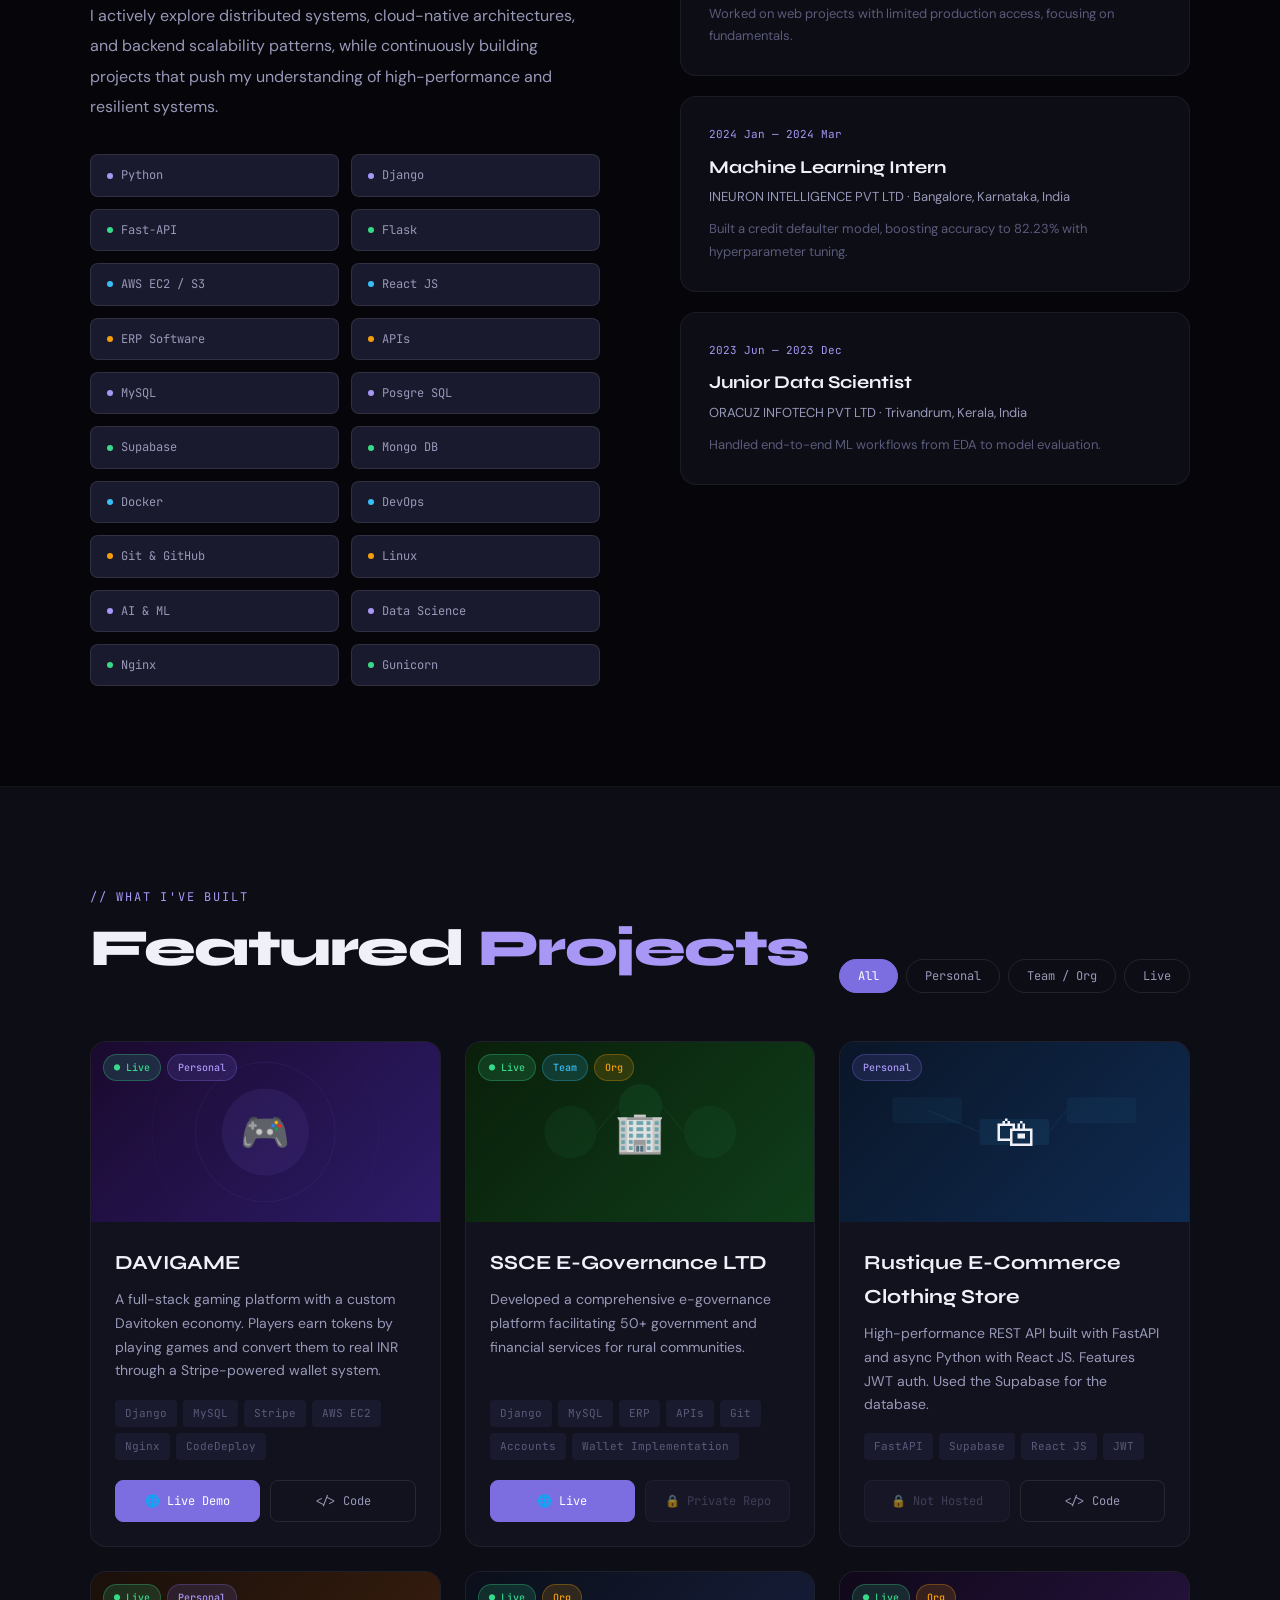
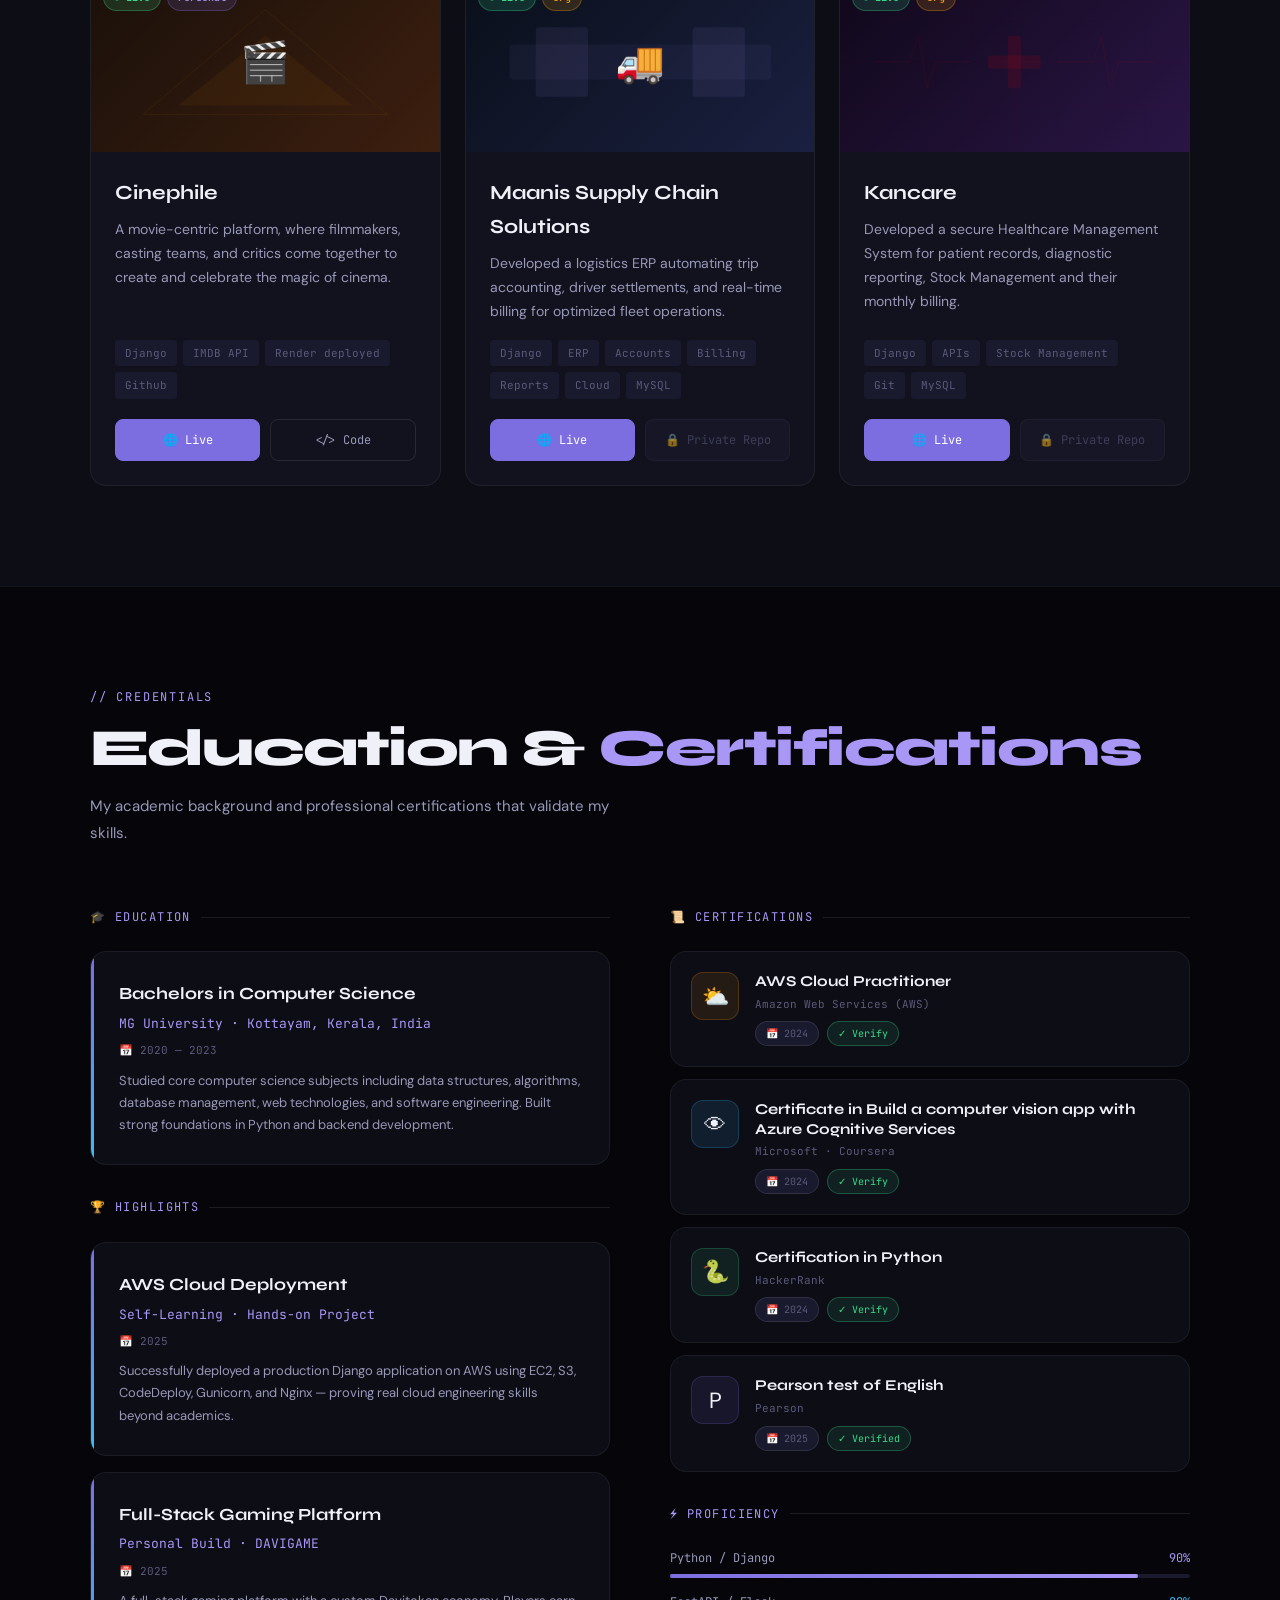
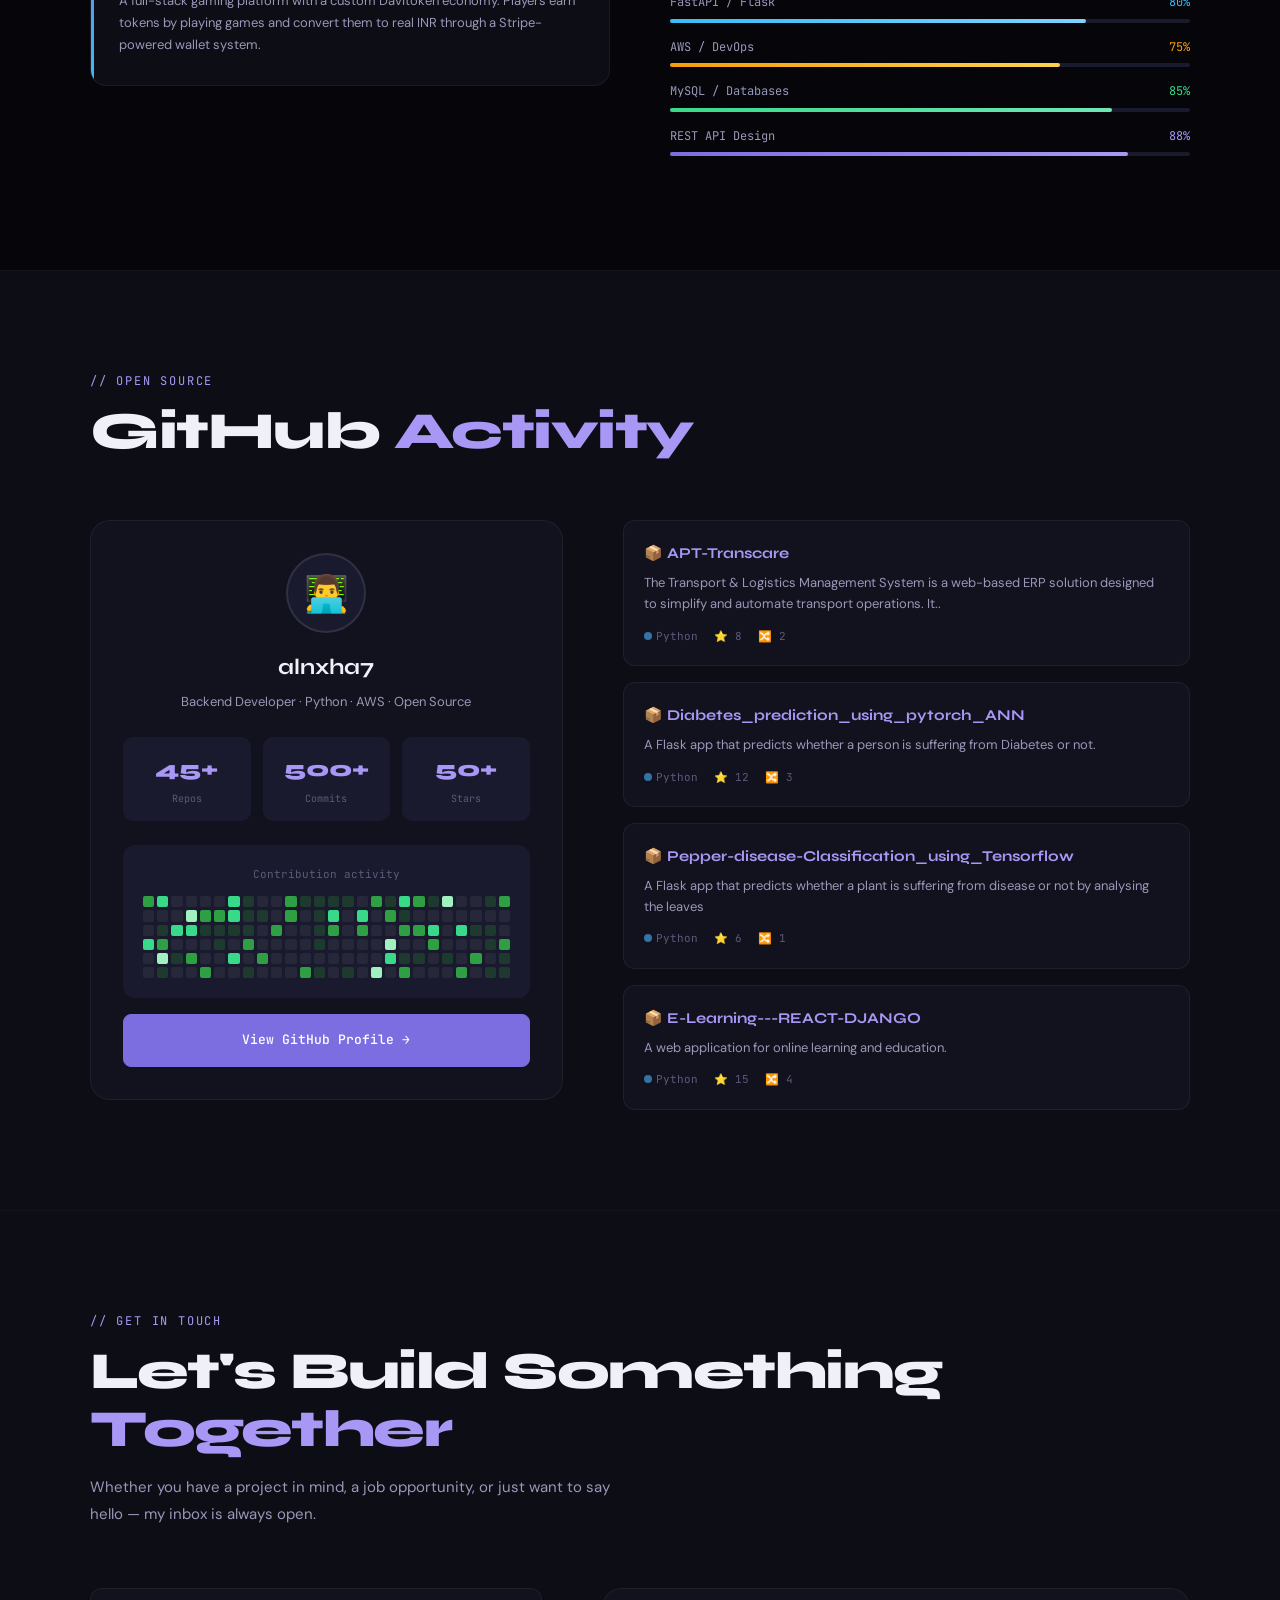
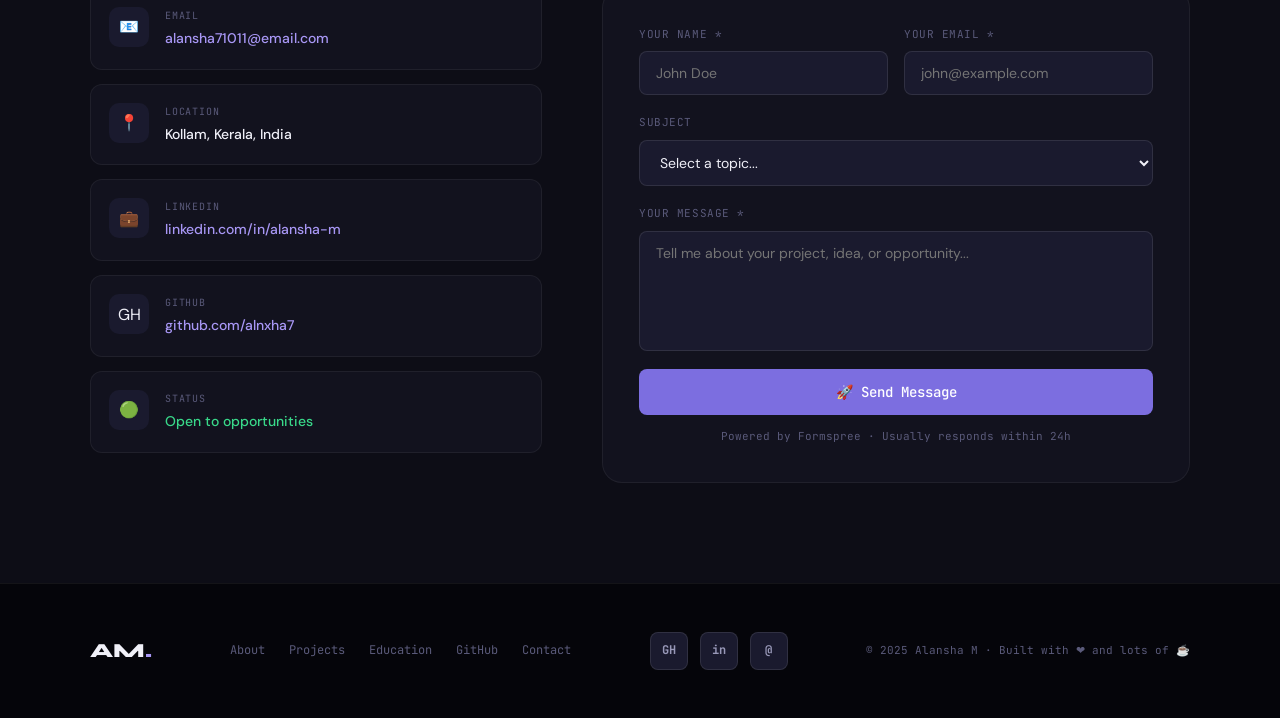
==== commit e834e20c: "removed bochdale" ====
--- a/index.html
+++ b/index.html
@@ -323,13 +323,7 @@
       </div>
       <div class="about-right reveal">
         <div class="exp-card">
-          <div class="exp-year">2026 Apr — Present</div>
-          <div class="exp-role">Software Developer</div>
-          <div class="exp-company">BOCHDALE SOLUTION PVT LTD &middot; Trivandrum, Kerala, India</div>
-          <div class="exp-desc">Built scalable, production-grade AI systems across a dynamic and evolving technology stack.</div>
-        </div>
-        <div class="exp-card">
-          <div class="exp-year">2025 Feb — 2026 Mar</div>
+          <div class="exp-year">2025 Feb — Present</div>
           <div class="exp-role">Python Developer</div>
           <div class="exp-company">PENTAGON SOFTWARES PVT LTD &middot; Kochi, Kerala, India</div>
           <div class="exp-desc">Built scalable Django-based ERP systems with accounting, billing, and reporting features.</div>
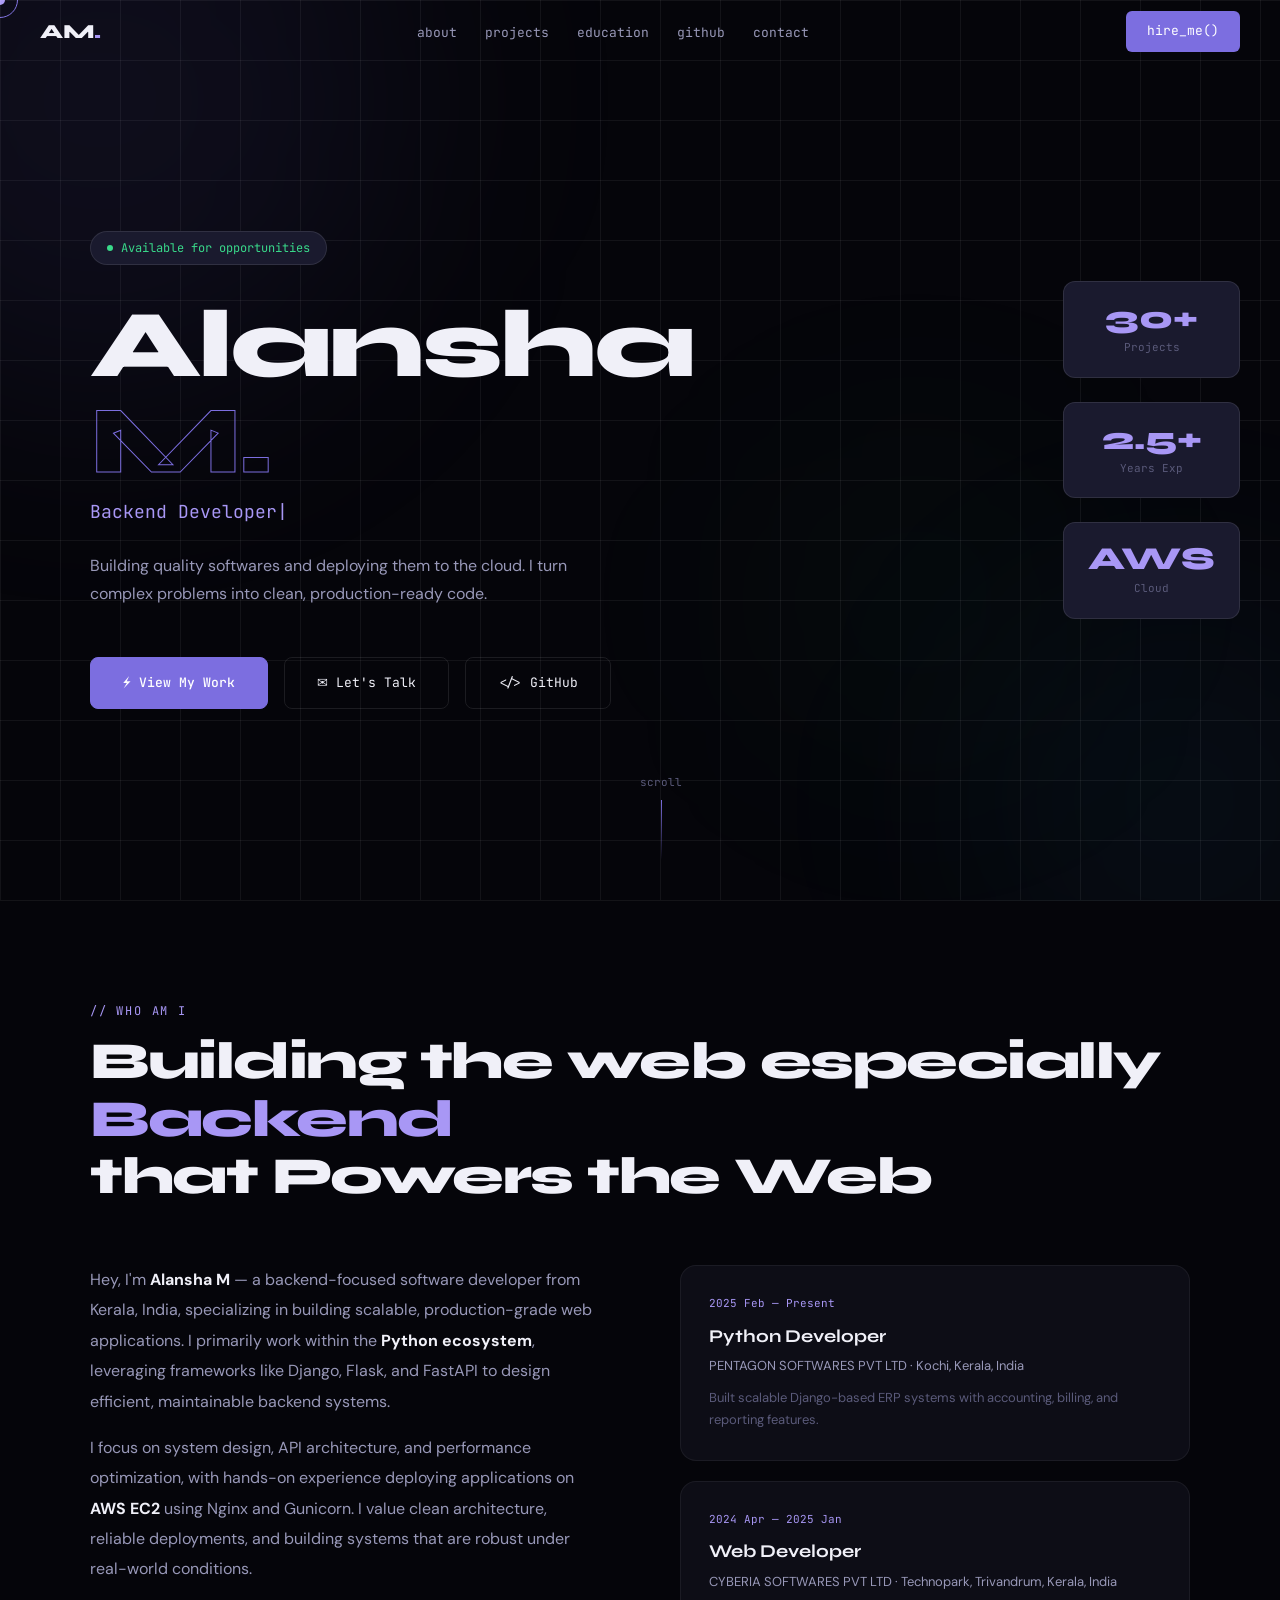
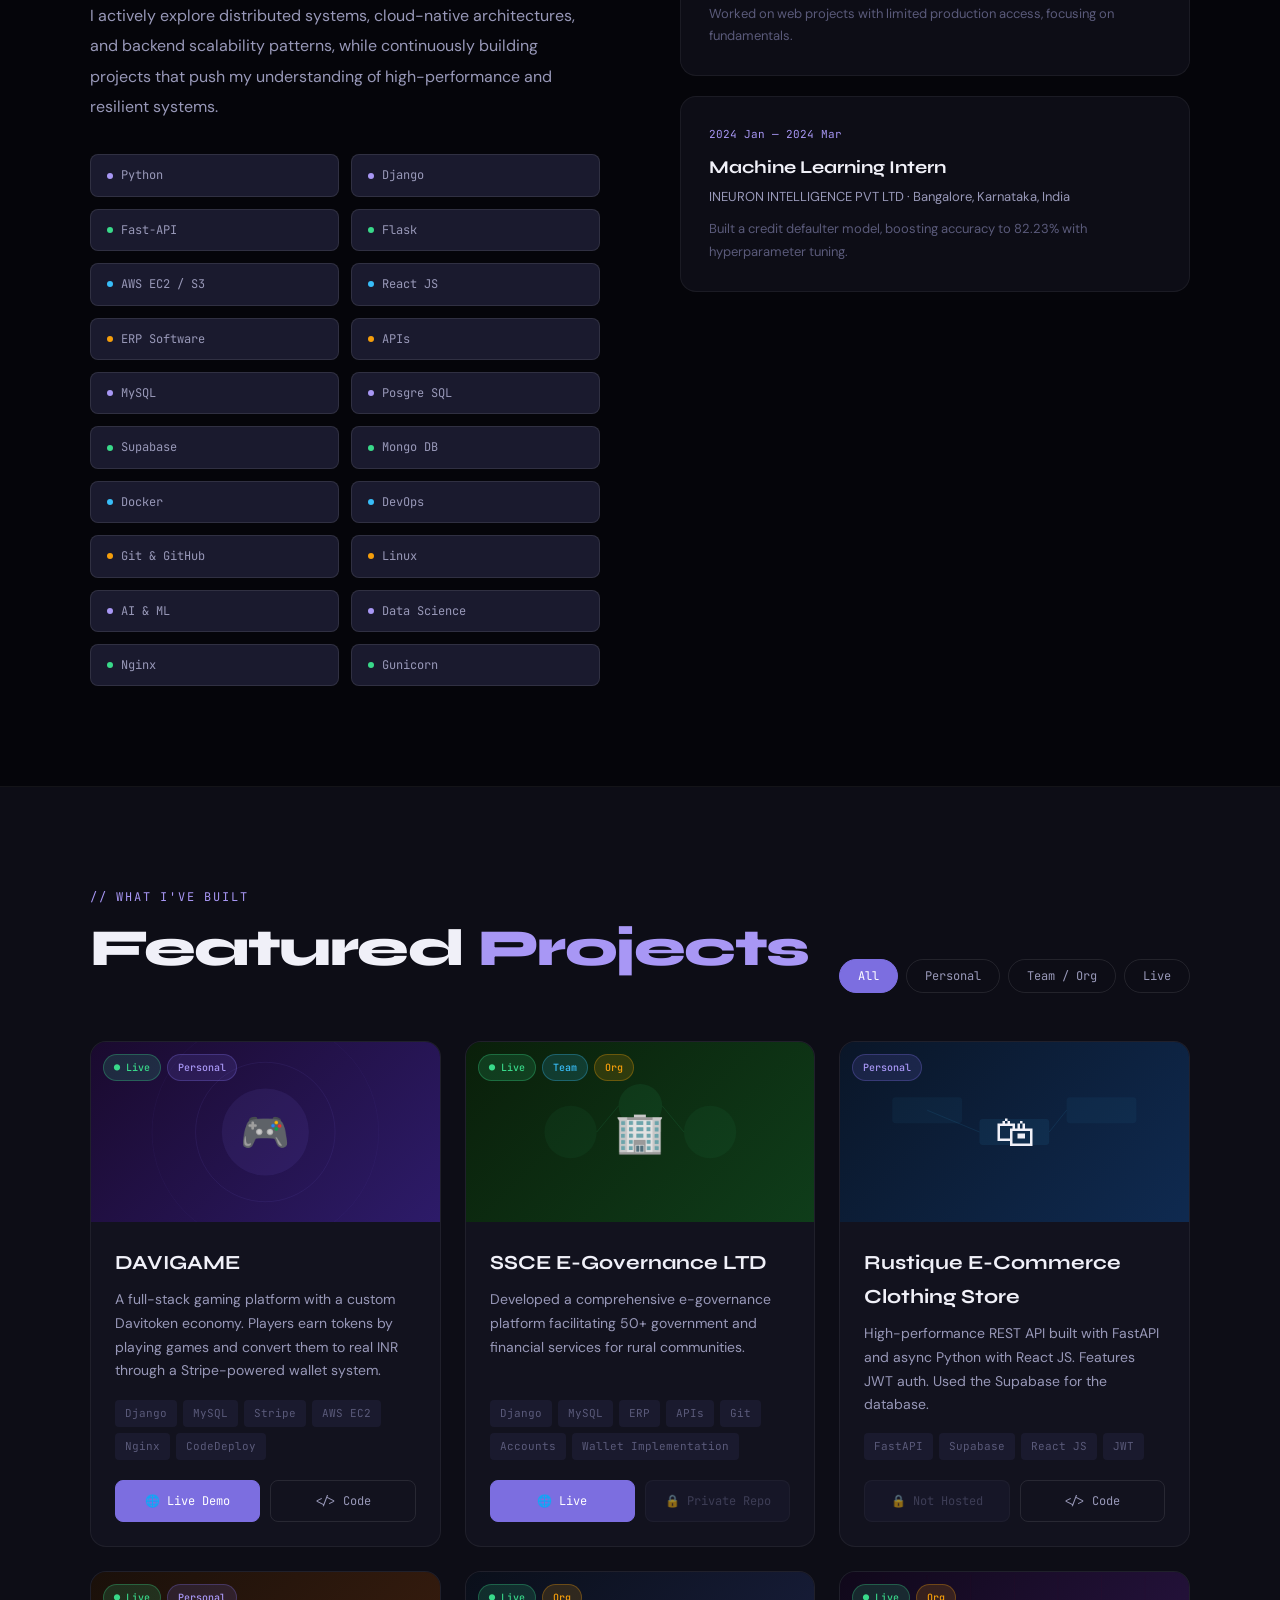
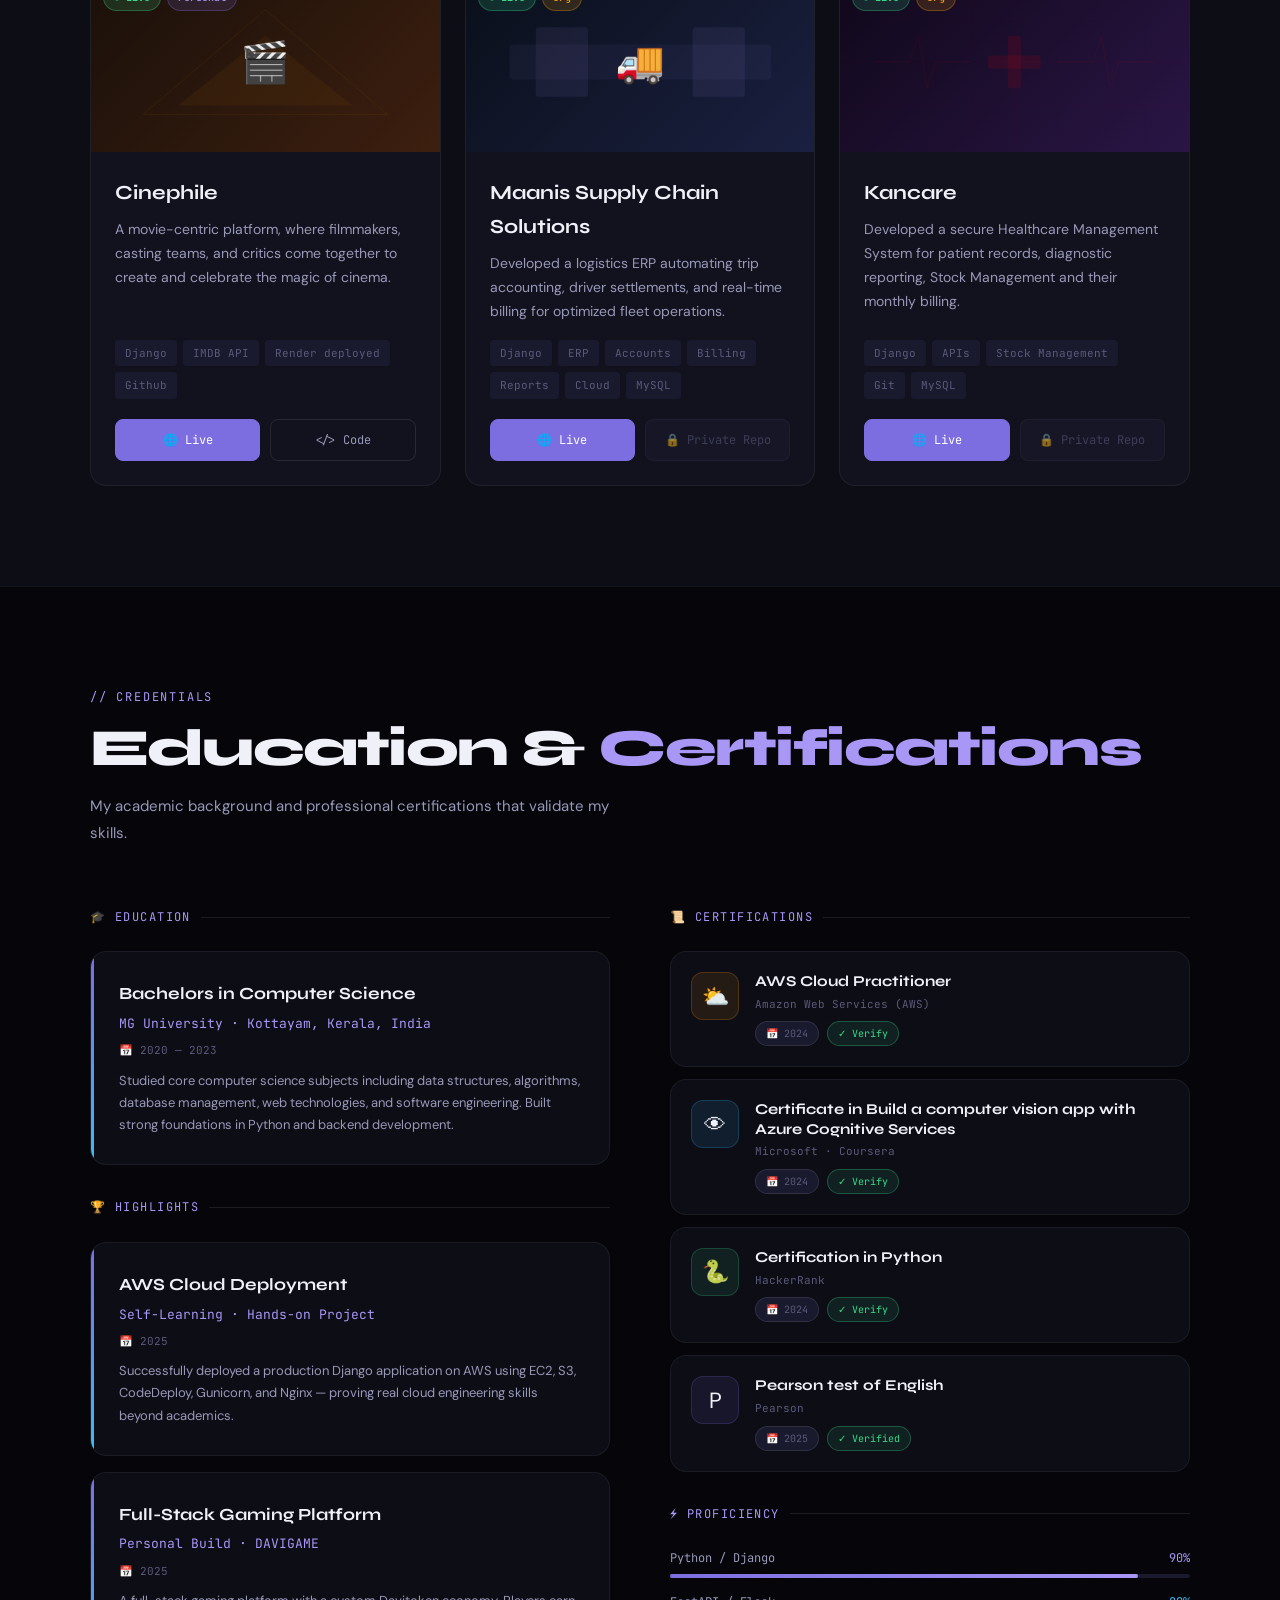
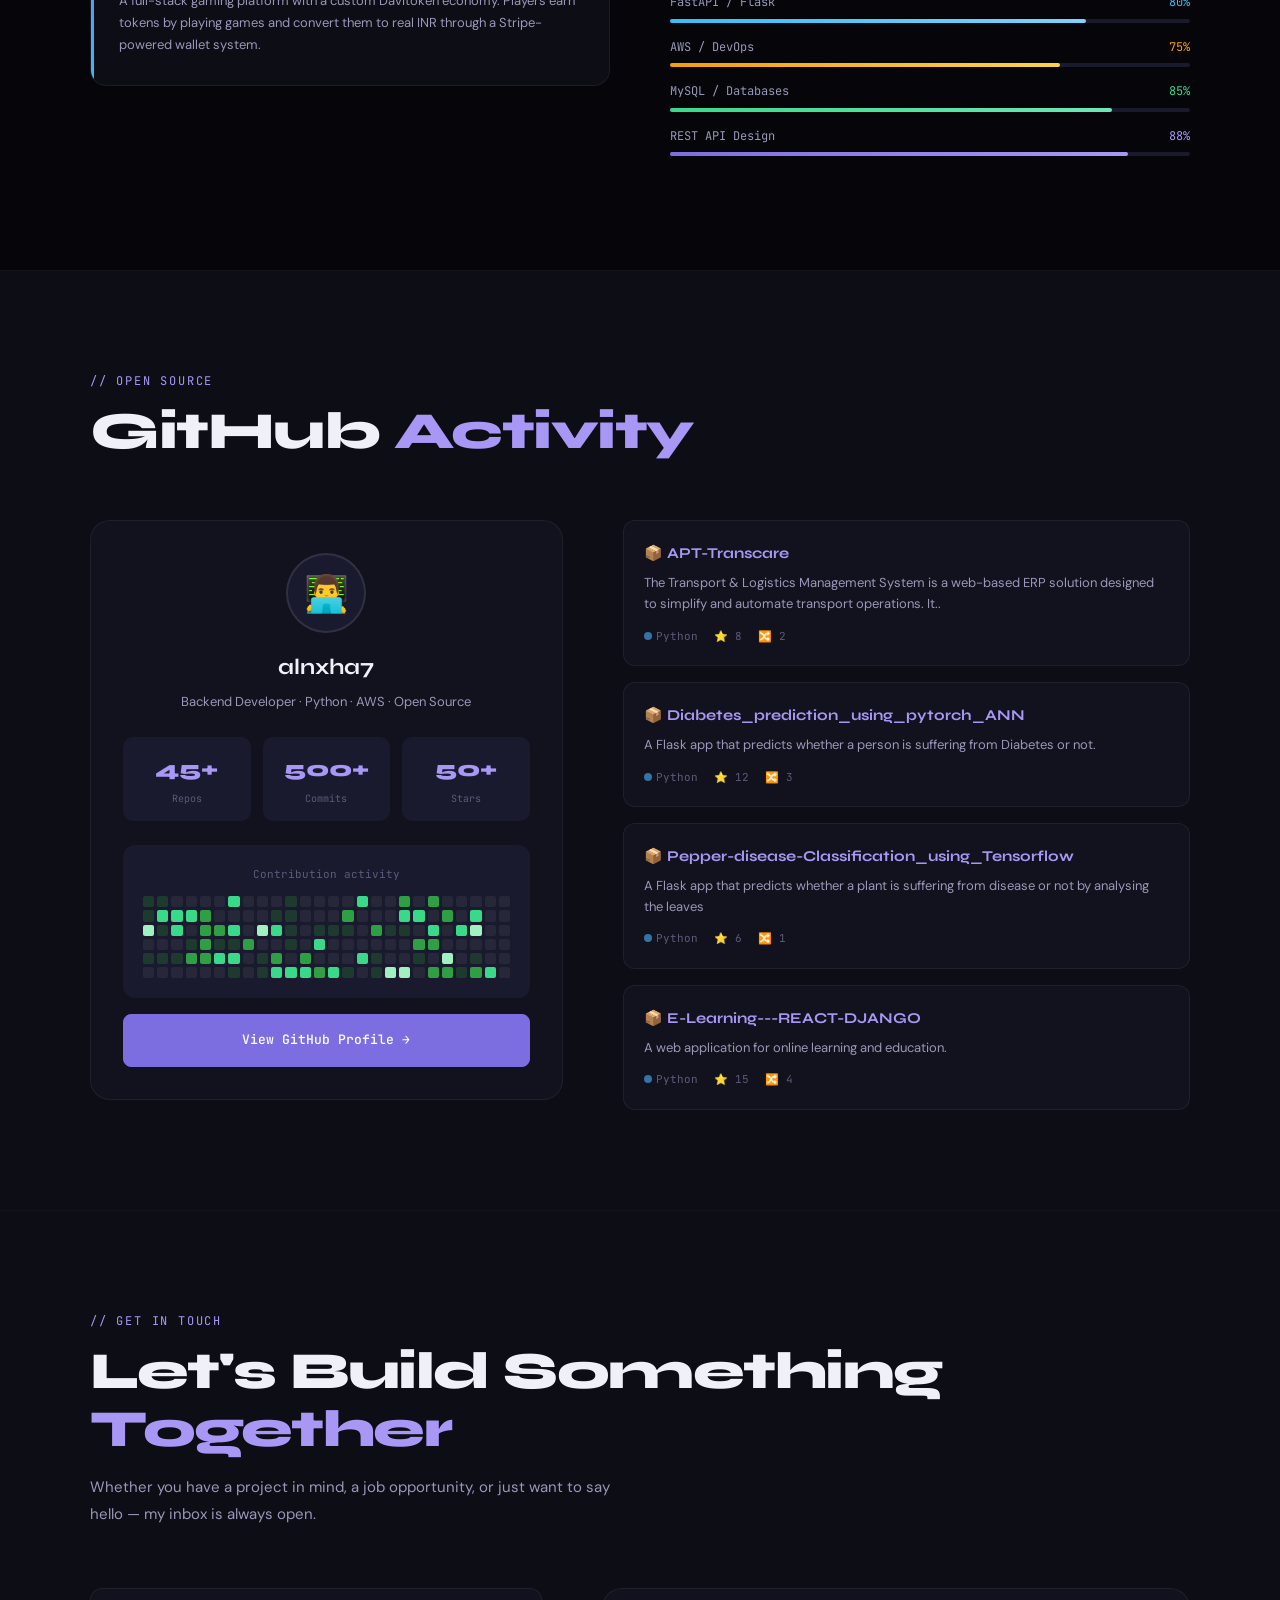
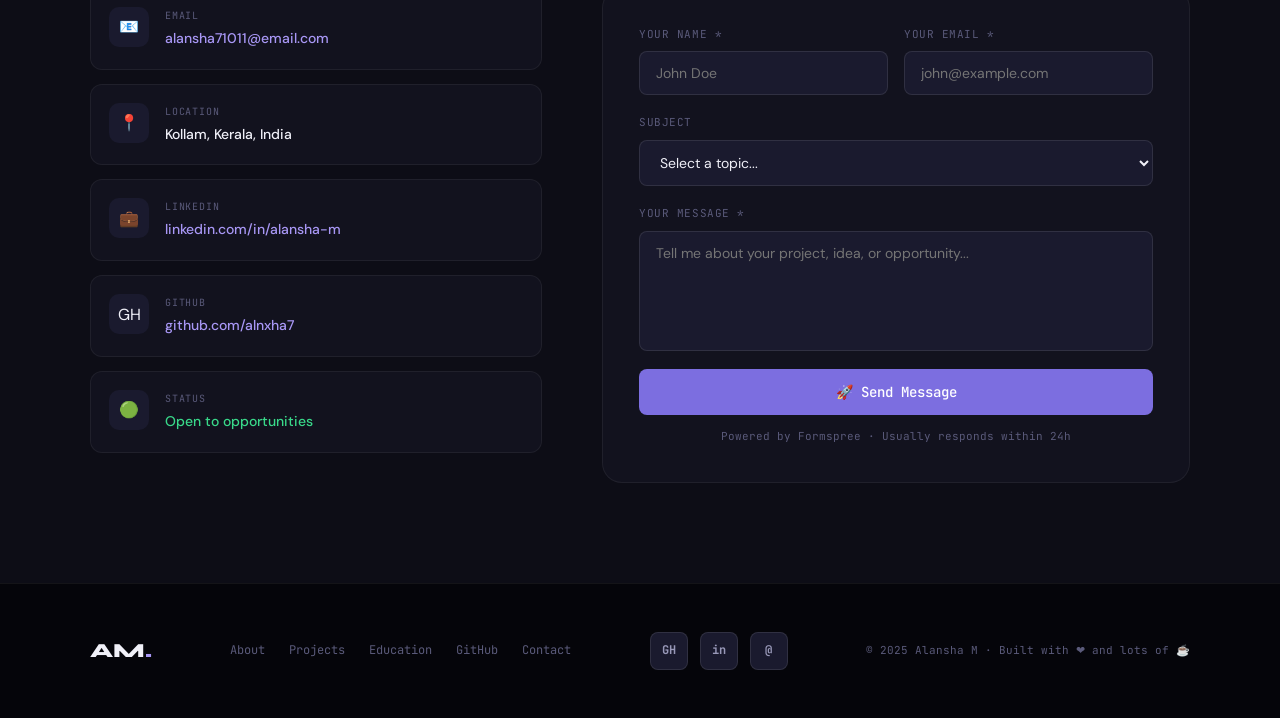
==== commit 12445f10: "removed bochdale" ====
--- a/index.html
+++ b/index.html
@@ -340,12 +340,6 @@
           <div class="exp-company">INEURON INTELLIGENCE PVT LTD &middot; Bangalore, Karnataka, India</div>
           <div class="exp-desc">Built a credit defaulter model, boosting accuracy to 82.23% with hyperparameter tuning.</div>
         </div>
-        <div class="exp-card">
-          <div class="exp-year">2023 Jun — 2023 Dec</div>
-          <div class="exp-role">Junior Data Scientist</div>
-          <div class="exp-company">ORACUZ INFOTECH PVT LTD &middot; Trivandrum, Kerala, India</div>
-          <div class="exp-desc">Handled end-to-end ML workflows from EDA to model evaluation.</div>
-        </div>
       </div>
     </div>
   </div>
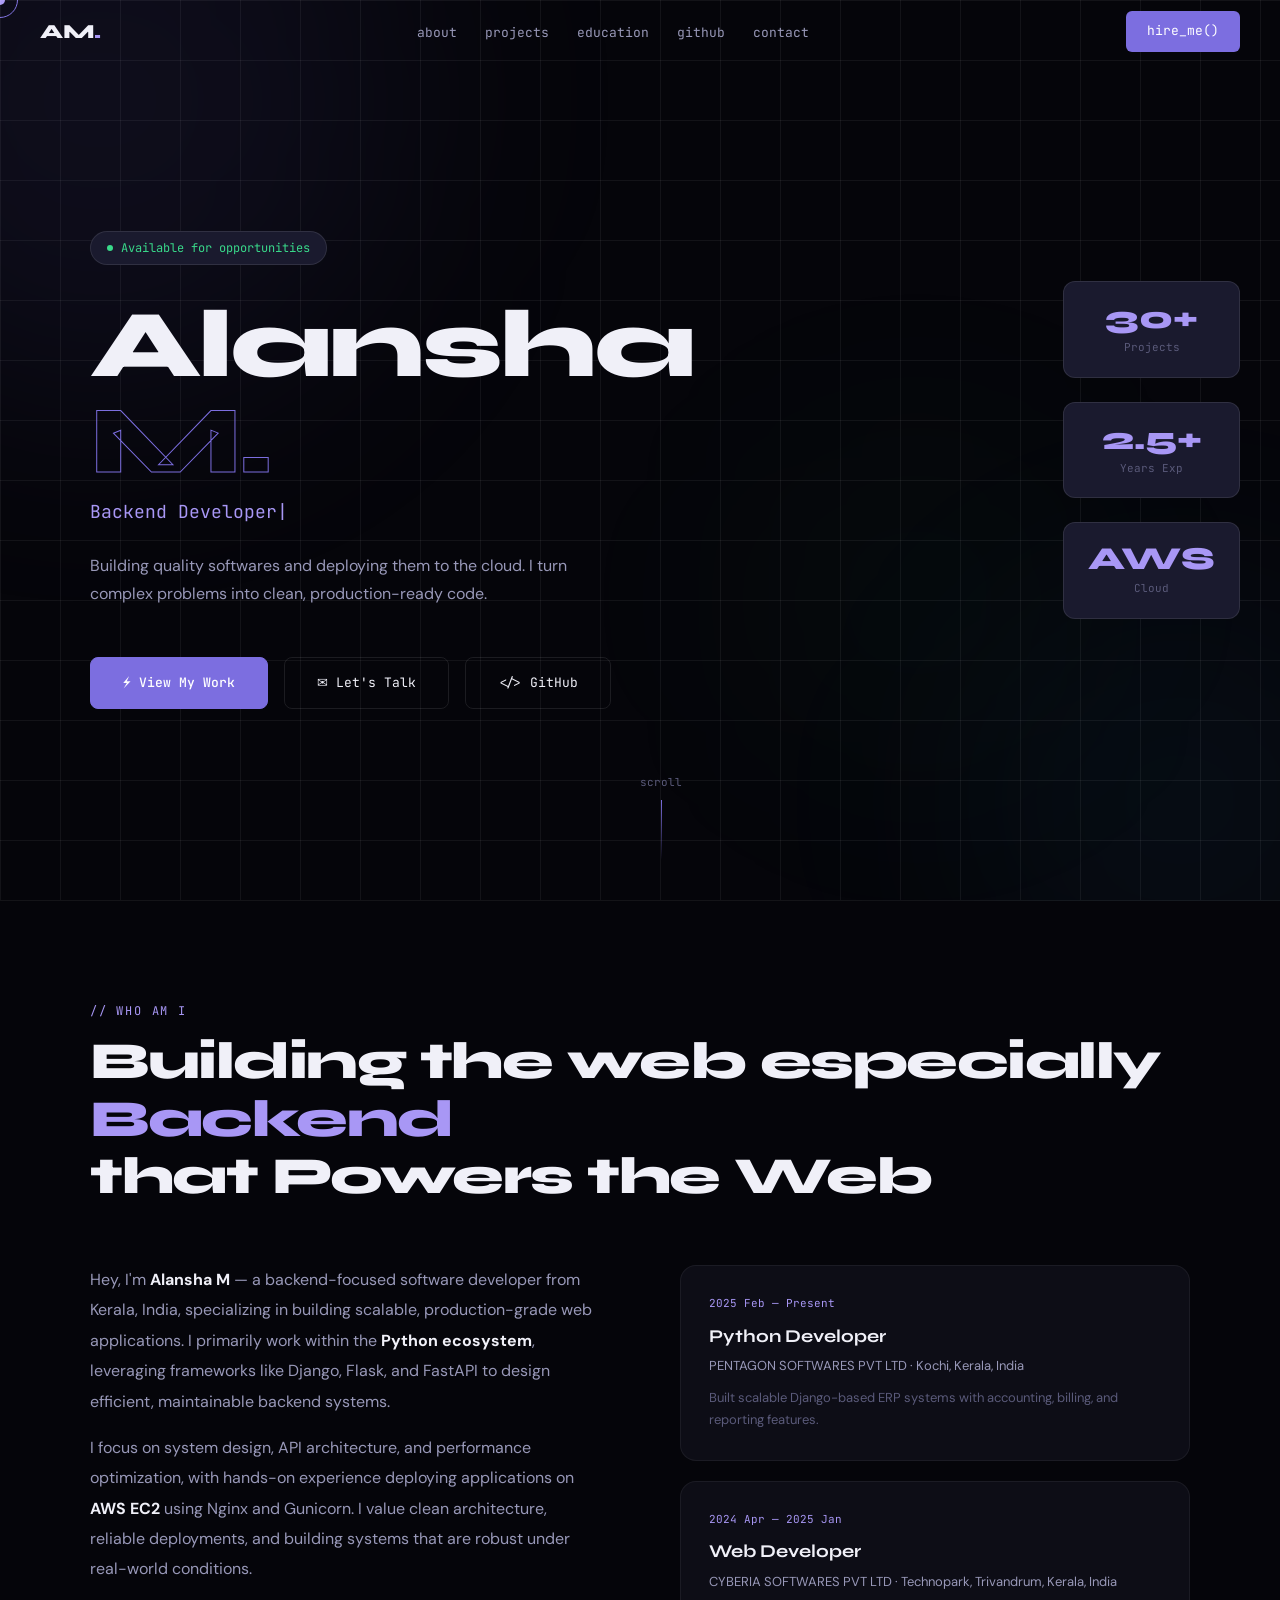
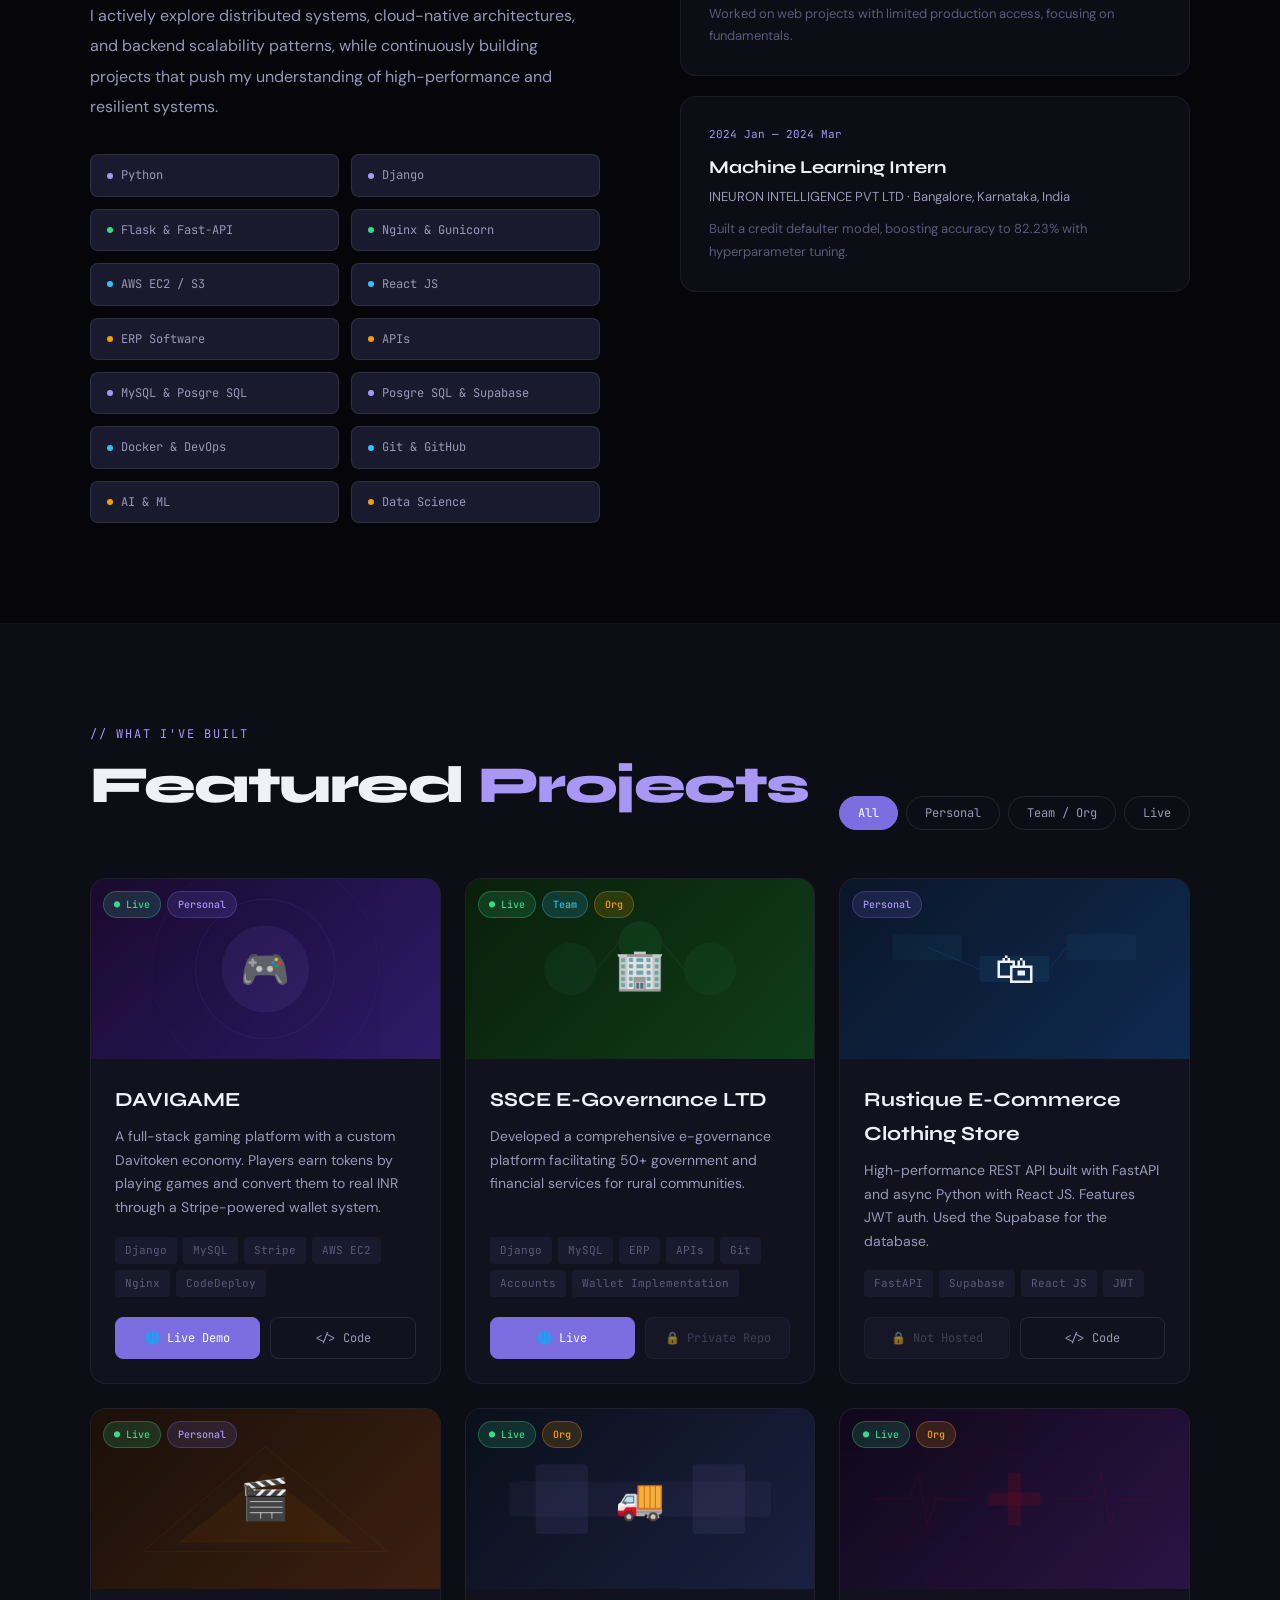
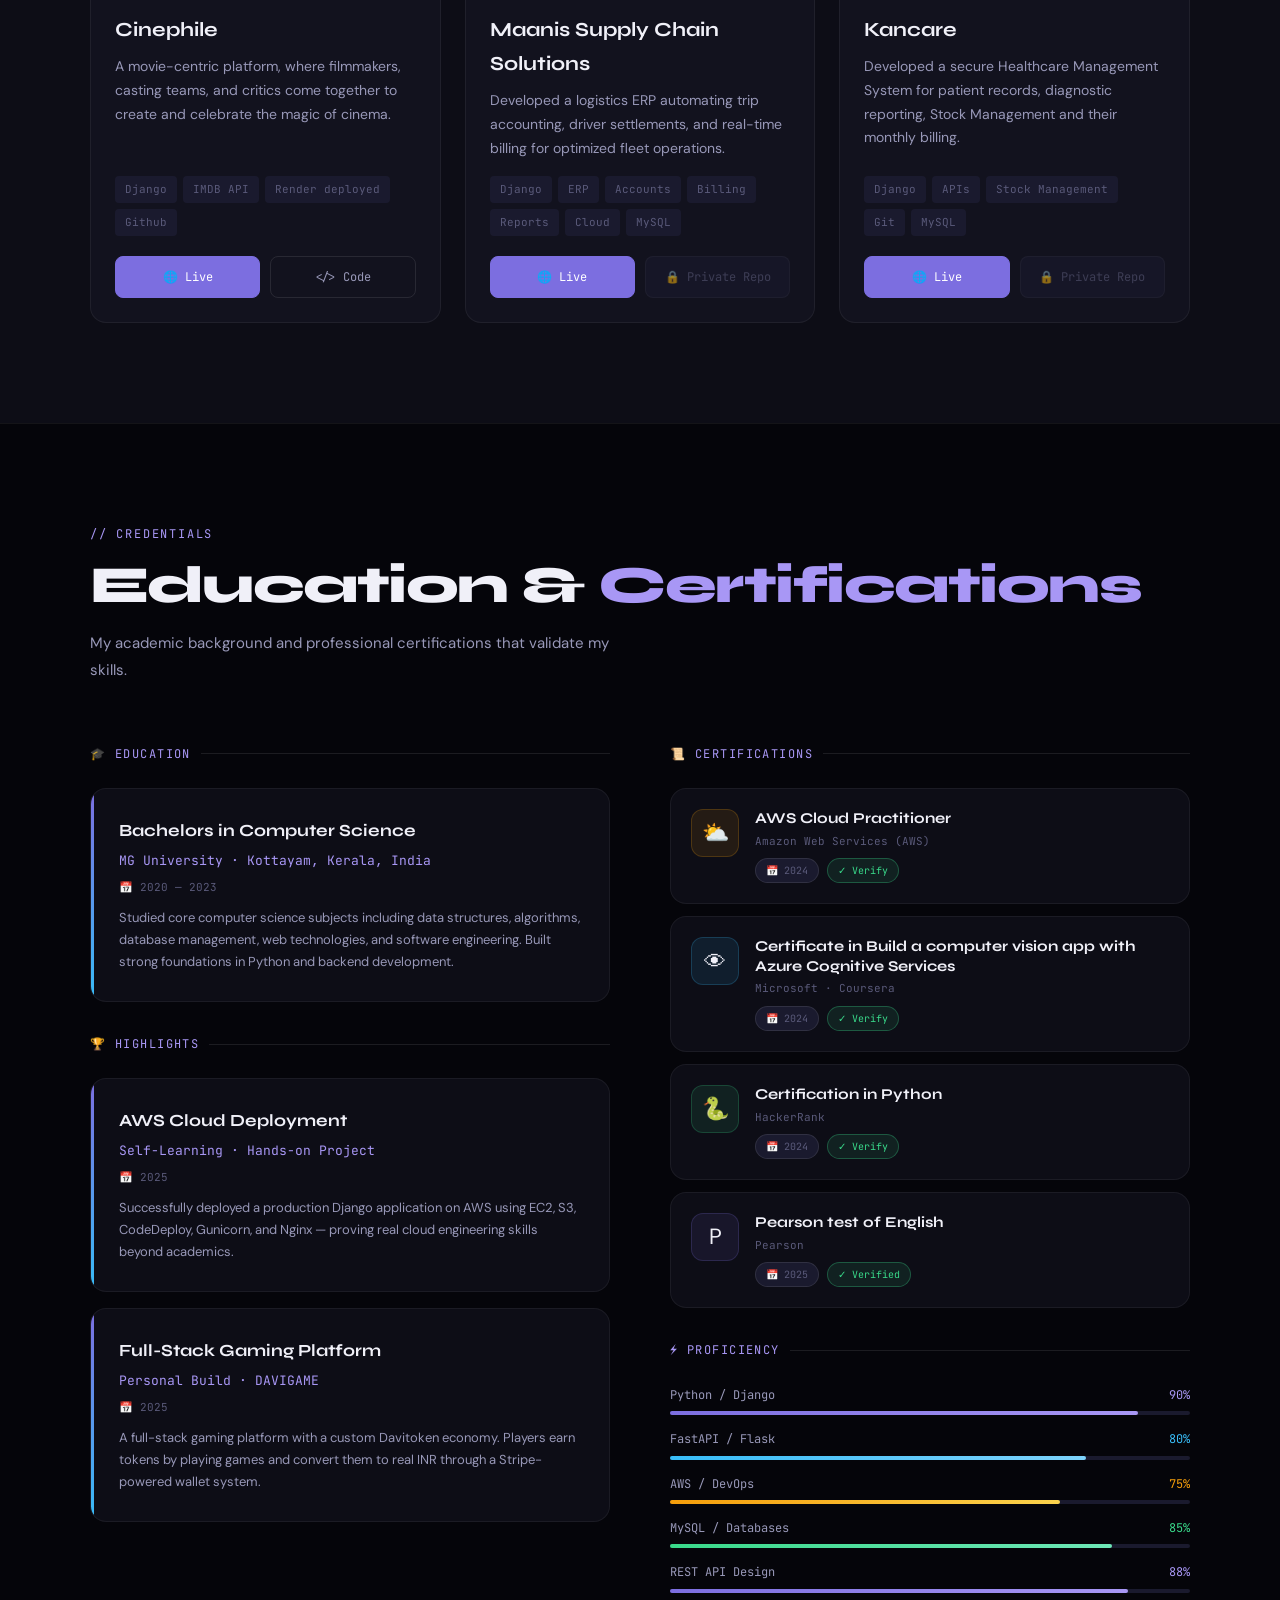
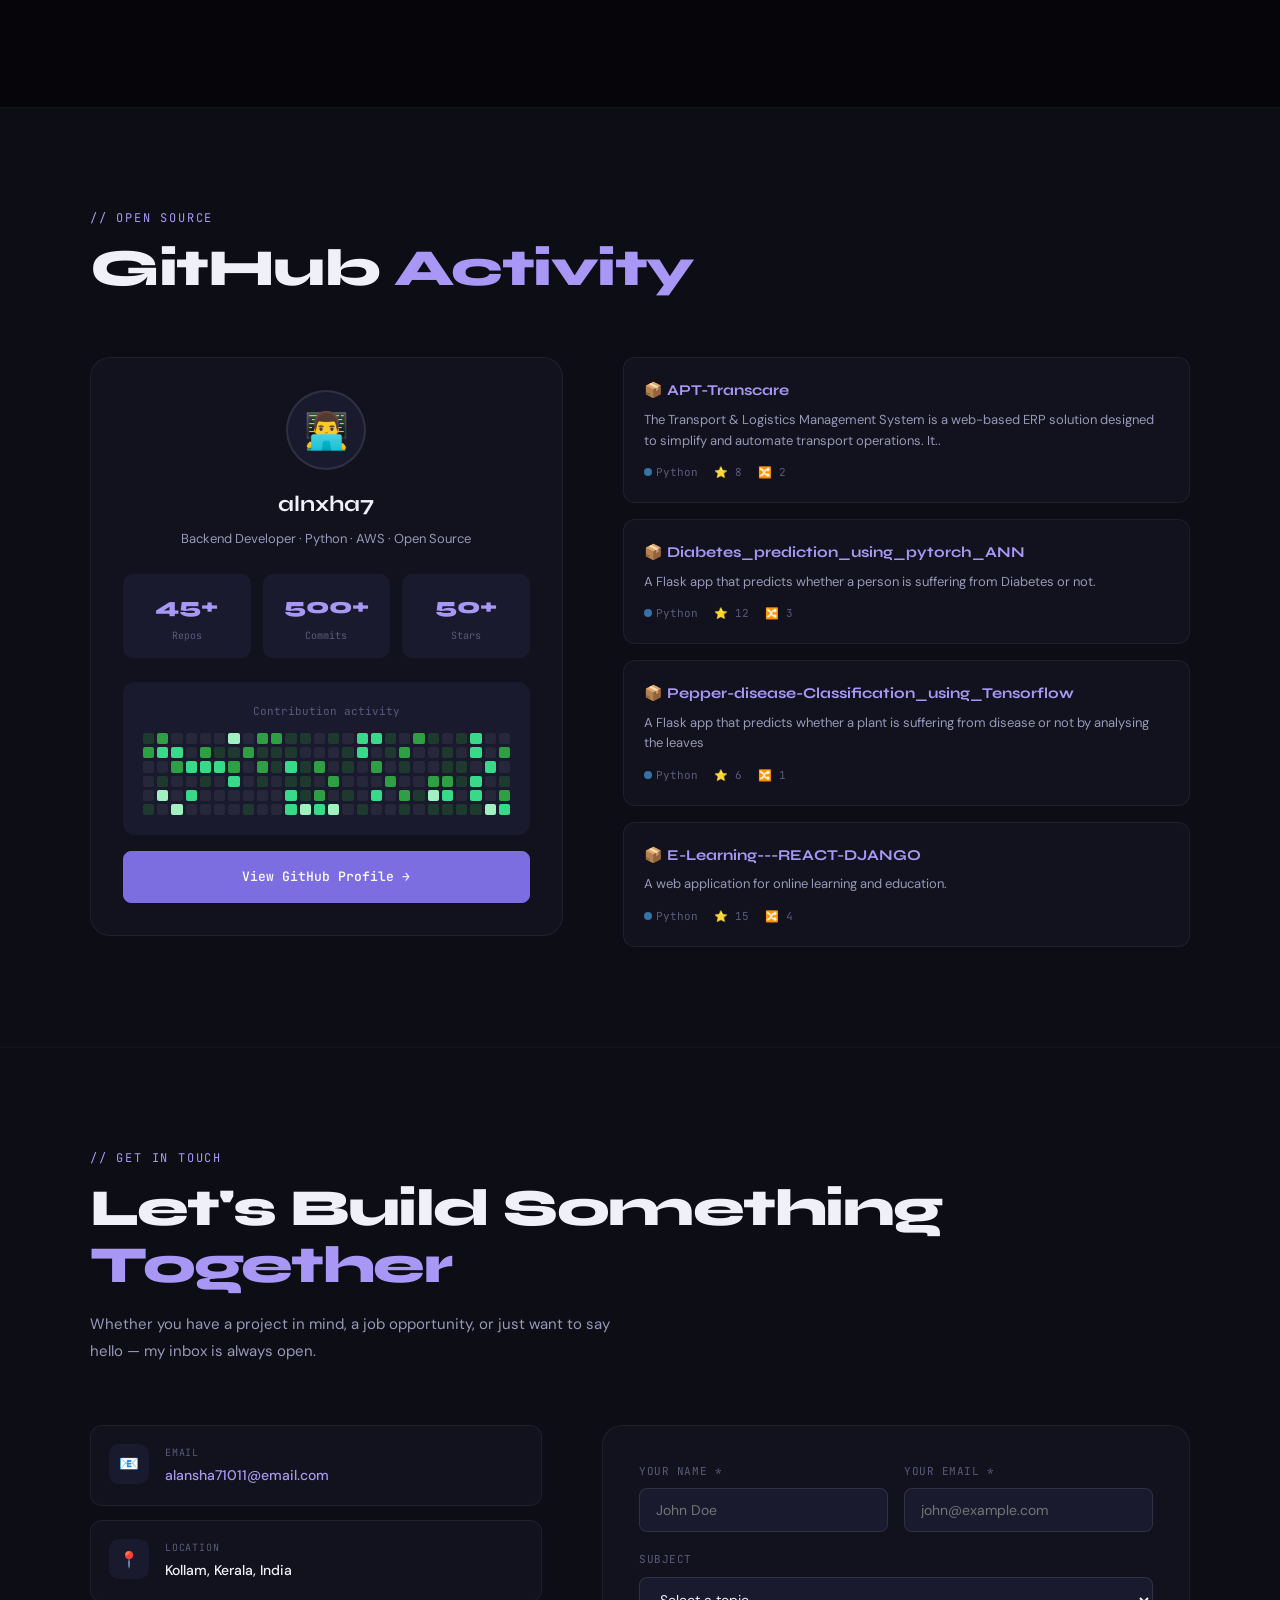
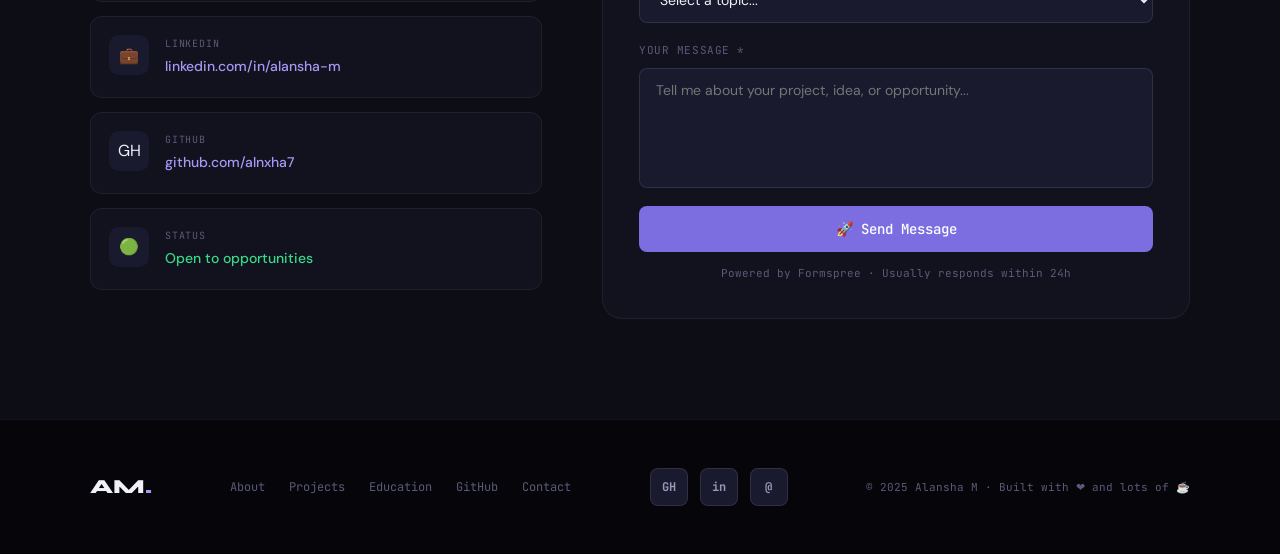
==== commit 8e852131: "removed bochdale" ====
--- a/index.html
+++ b/index.html
@@ -301,24 +301,18 @@
         <div class="skills-grid">
           <div class="skill-pill"><span class="dot dot-purple"></span>Python</div>
           <div class="skill-pill"><span class="dot dot-purple"></span>Django</div>
-          <div class="skill-pill"><span class="dot dot-green"></span>Fast-API</div>
-          <div class="skill-pill"><span class="dot dot-green"></span>Flask</div>
+          <div class="skill-pill"><span class="dot dot-green"></span>Flask & Fast-API</div>
+          <div class="skill-pill"><span class="dot dot-green"></span>Nginx & Gunicorn</div>
           <div class="skill-pill"><span class="dot dot-cyan"></span>AWS EC2 / S3</div>
           <div class="skill-pill"><span class="dot dot-cyan"></span>React JS</div>
           <div class="skill-pill"><span class="dot dot-amber"></span>ERP Software</div>
           <div class="skill-pill"><span class="dot dot-amber"></span>APIs</div>
-          <div class="skill-pill"><span class="dot dot-purple"></span>MySQL</div>
-          <div class="skill-pill"><span class="dot dot-purple"></span>Posgre SQL</div>
-          <div class="skill-pill"><span class="dot dot-green"></span>Supabase</div>
-          <div class="skill-pill"><span class="dot dot-green"></span>Mongo DB</div>
-          <div class="skill-pill"><span class="dot dot-cyan"></span>Docker</div>
-          <div class="skill-pill"><span class="dot dot-cyan"></span>DevOps</div>
-          <div class="skill-pill"><span class="dot dot-amber"></span>Git & GitHub</div>
-          <div class="skill-pill"><span class="dot dot-amber"></span>Linux</div>
-          <div class="skill-pill"><span class="dot dot-purple"></span>AI & ML</div>
-          <div class="skill-pill"><span class="dot dot-purple"></span>Data Science</div>
-          <div class="skill-pill"><span class="dot dot-green"></span>Nginx</div>
-          <div class="skill-pill"><span class="dot dot-green"></span>Gunicorn</div>
+          <div class="skill-pill"><span class="dot dot-purple"></span>MySQL & Posgre SQL</div>
+          <div class="skill-pill"><span class="dot dot-purple"></span>Posgre SQL & Supabase</div>
+          <div class="skill-pill"><span class="dot dot-cyan"></span>Docker & DevOps</div>
+          <div class="skill-pill"><span class="dot dot-cyan"></span>Git & GitHub</div>
+          <div class="skill-pill"><span class="dot dot-amber"></span>AI & ML</div>
+          <div class="skill-pill"><span class="dot dot-amber"></span>Data Science</div>
         </div>
       </div>
       <div class="about-right reveal">
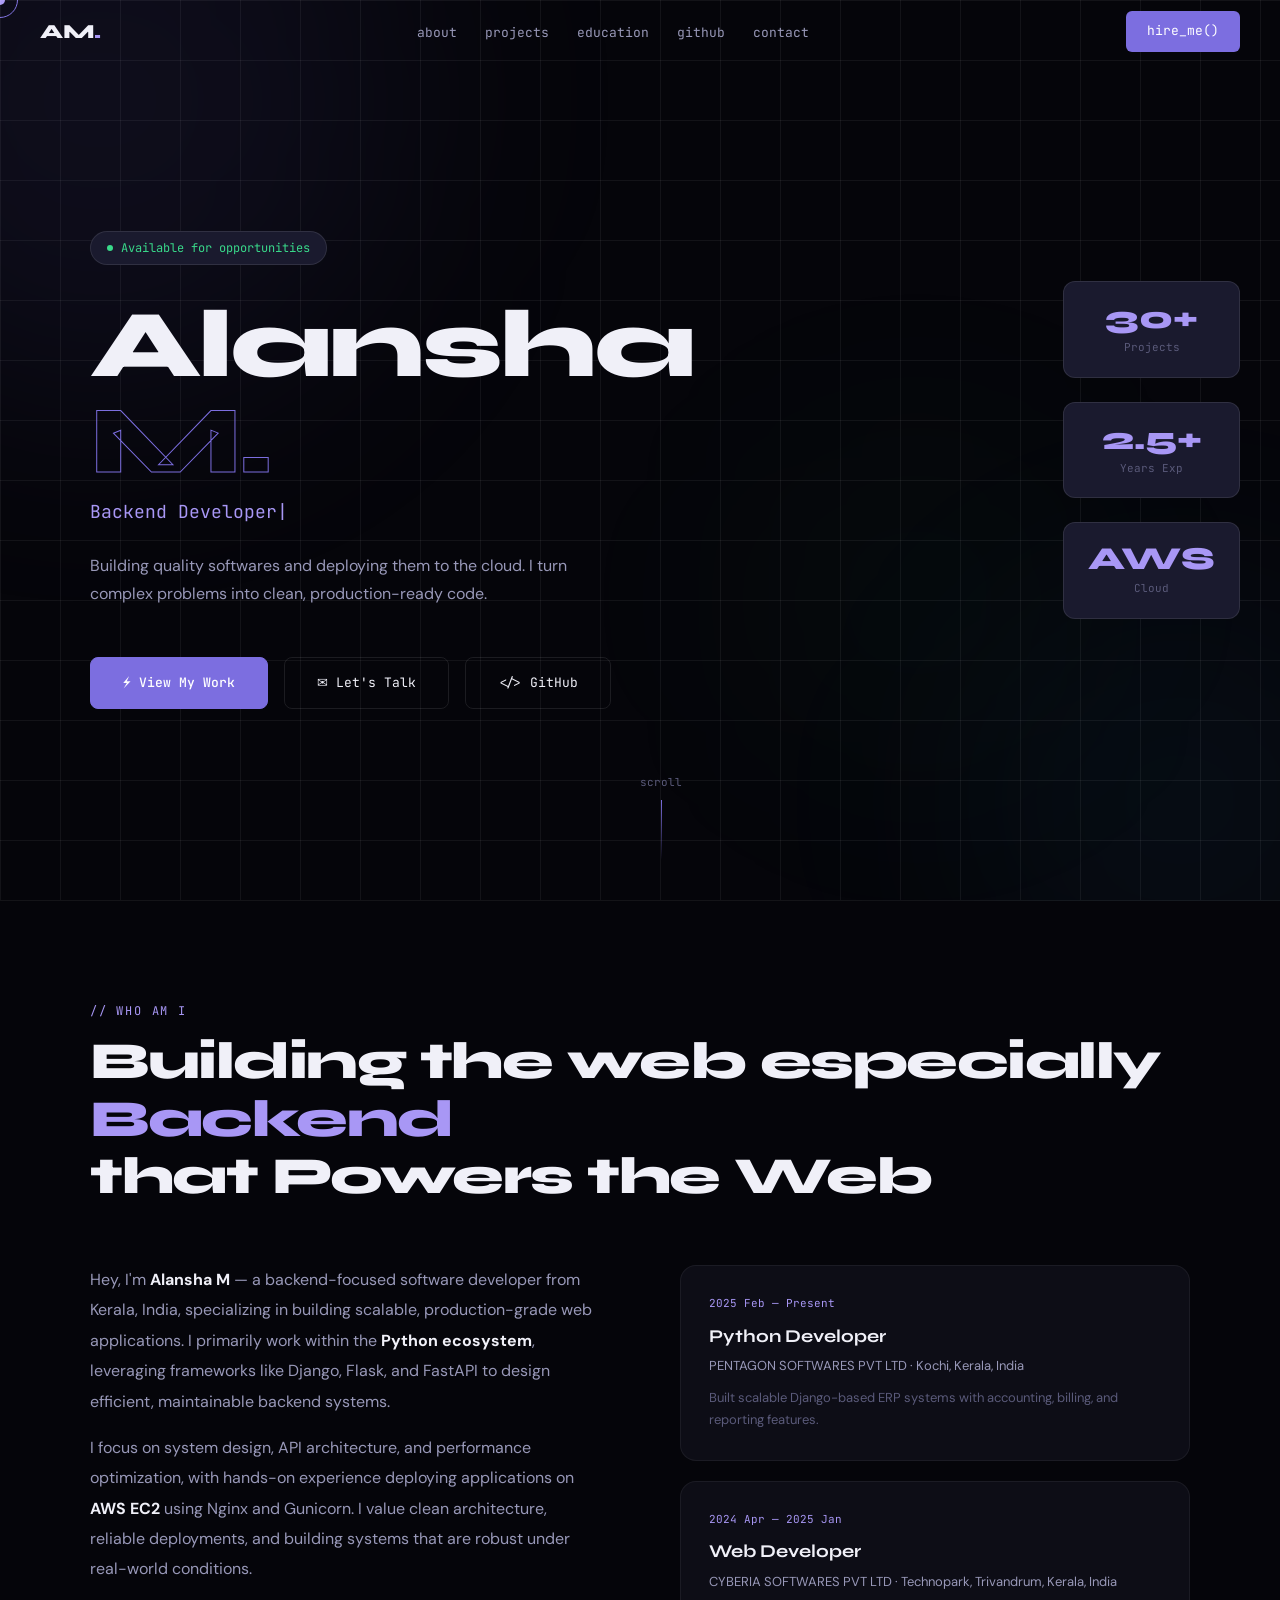
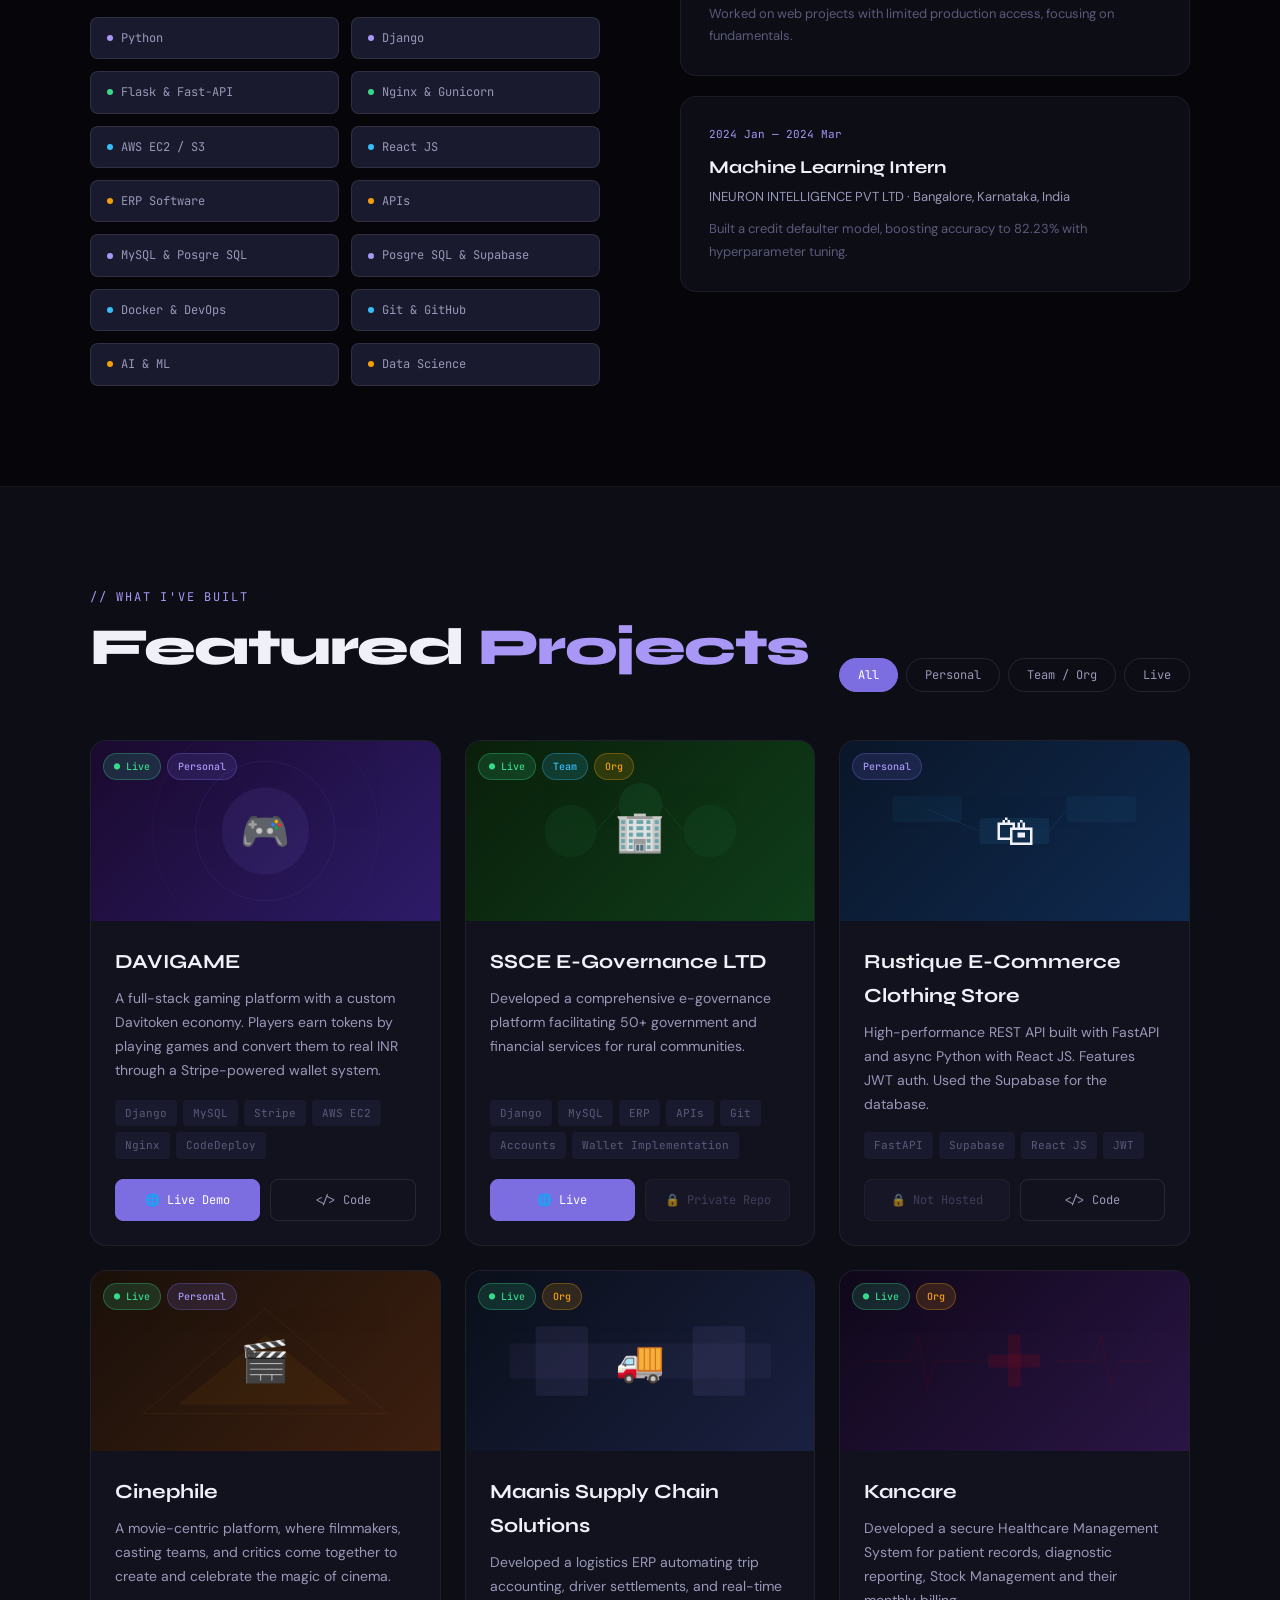
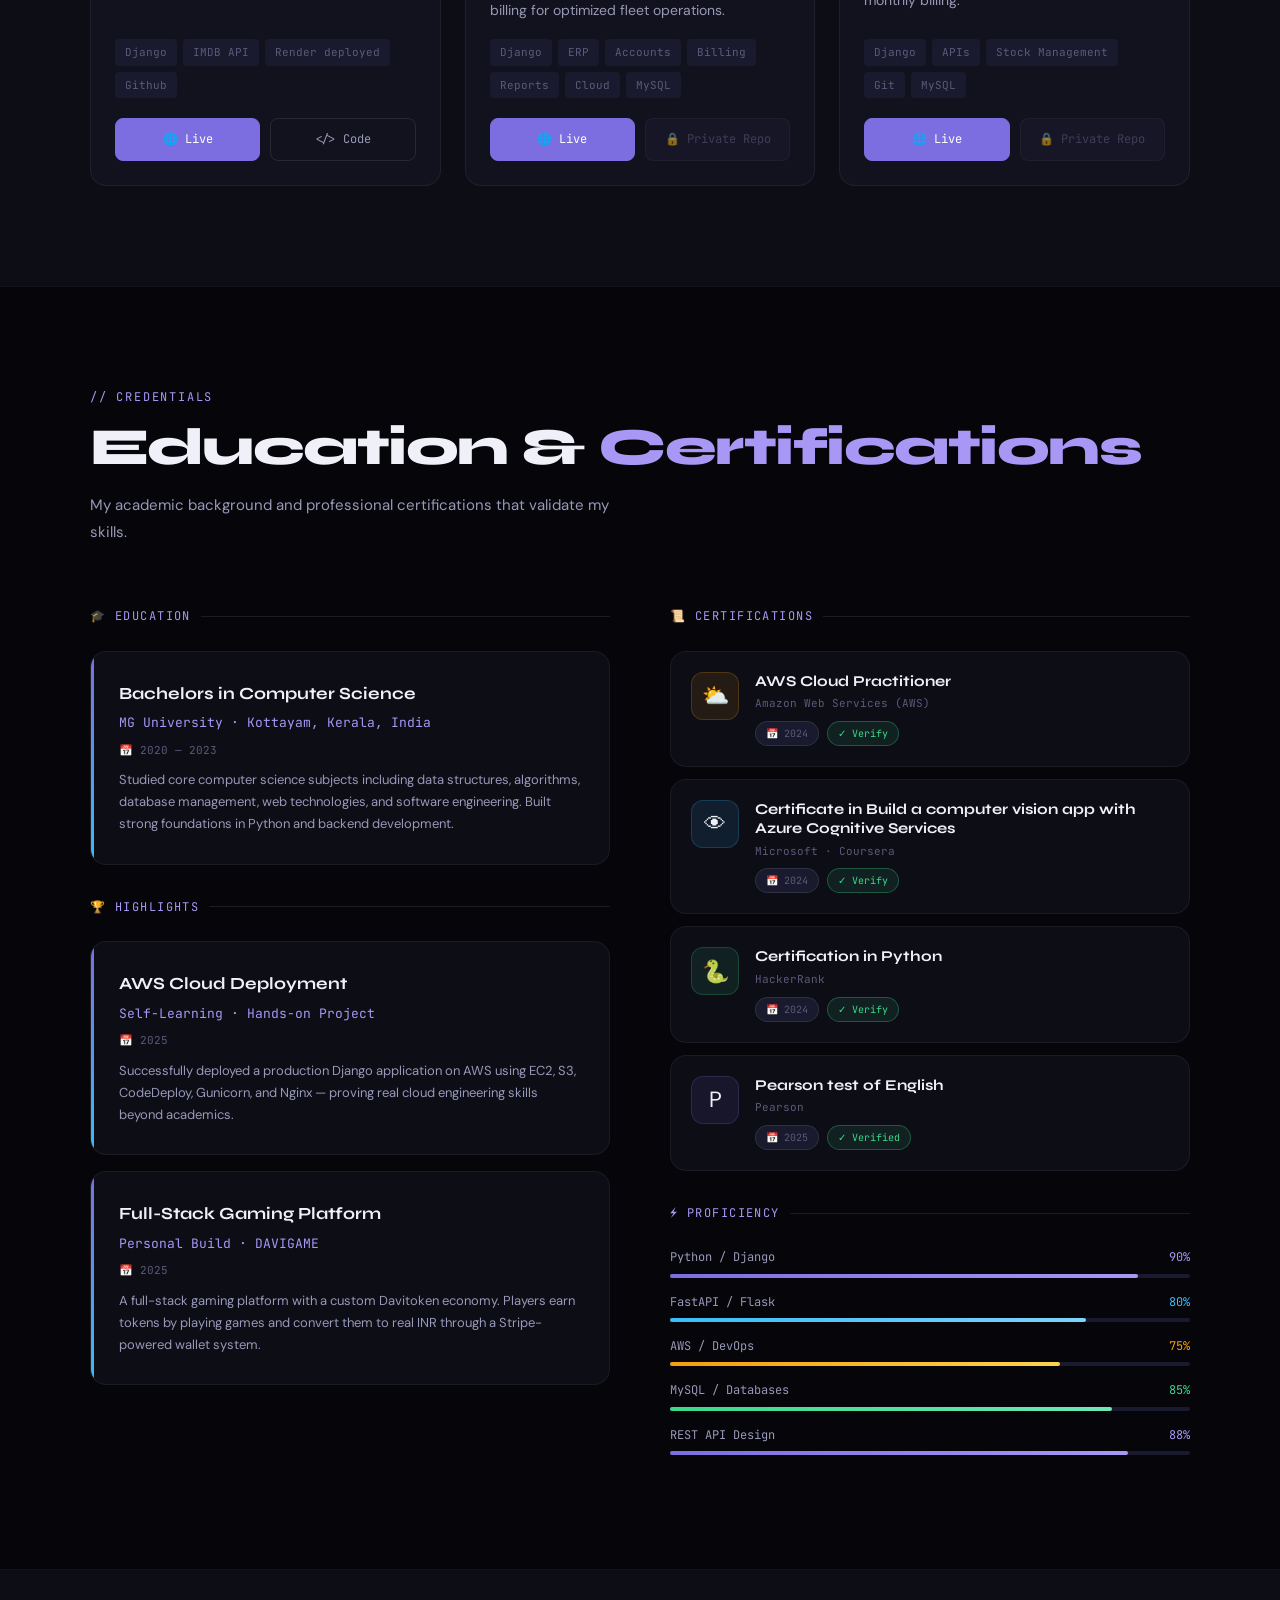
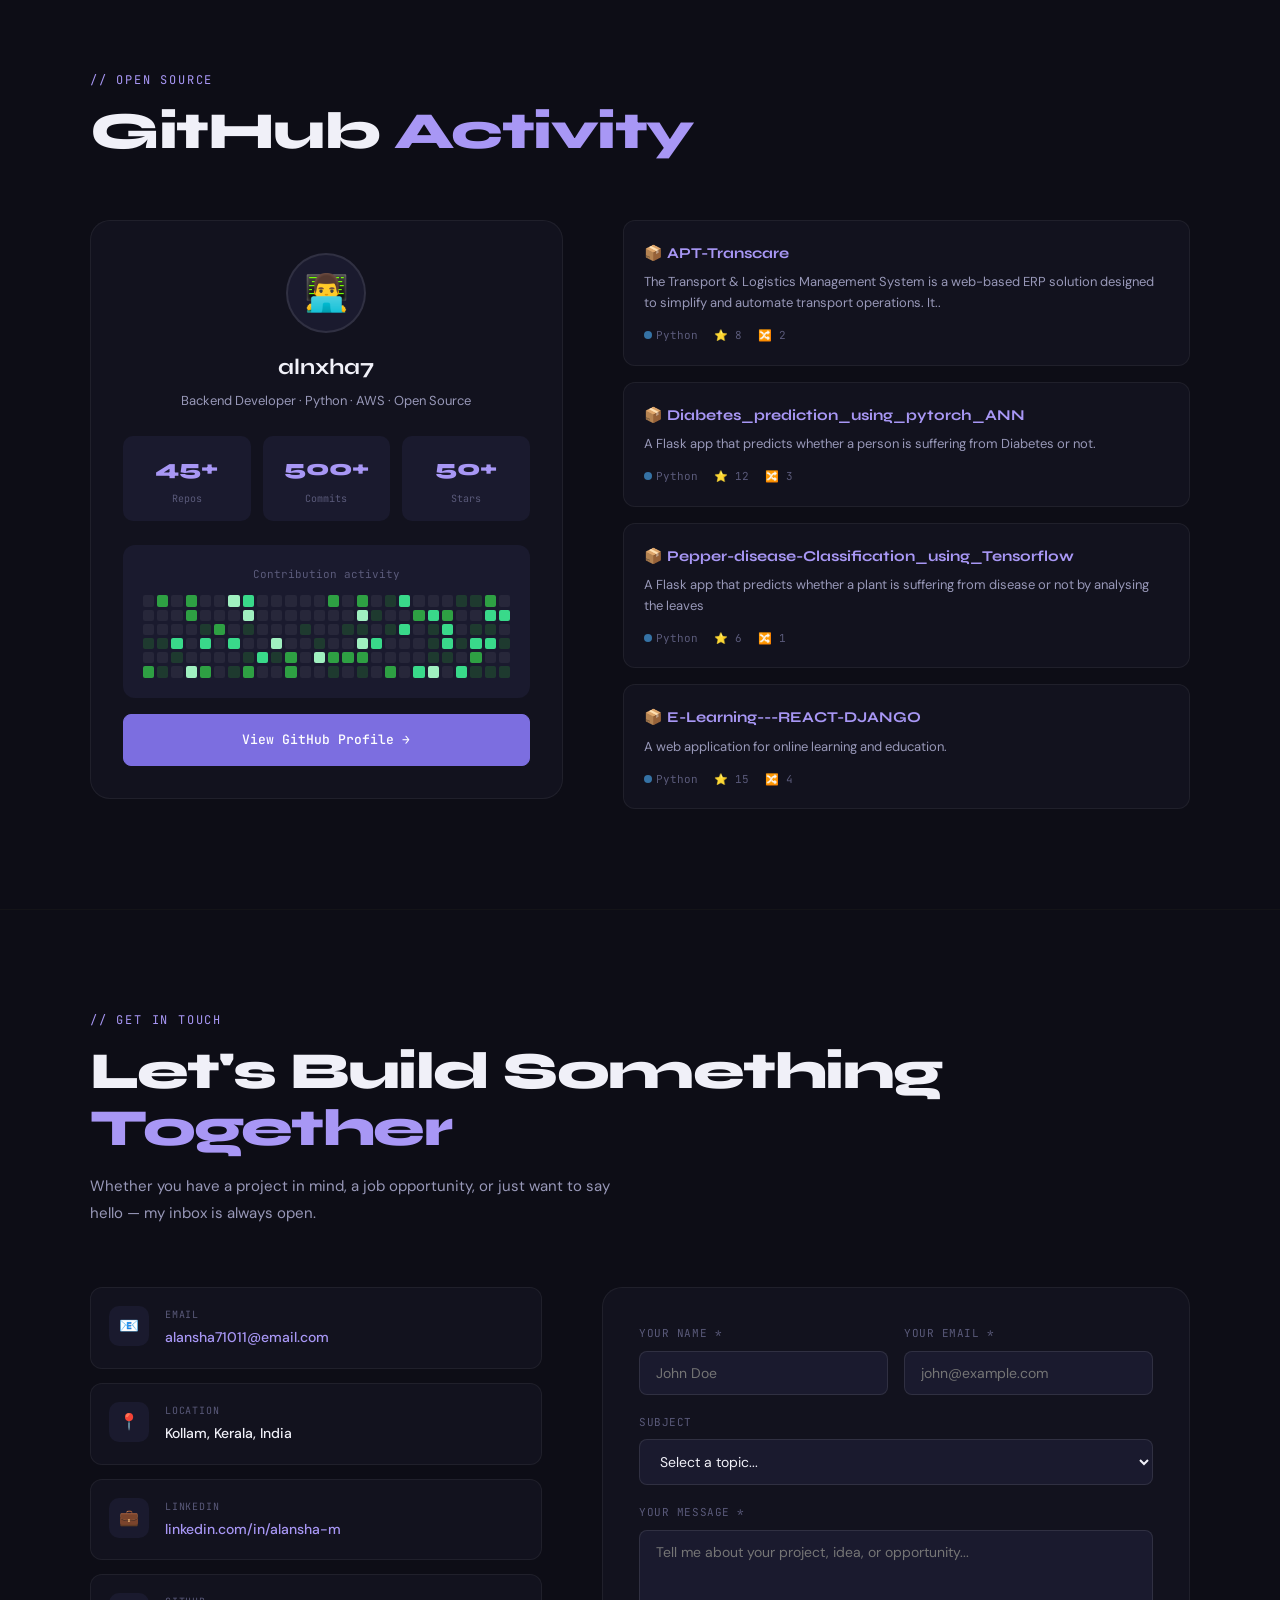
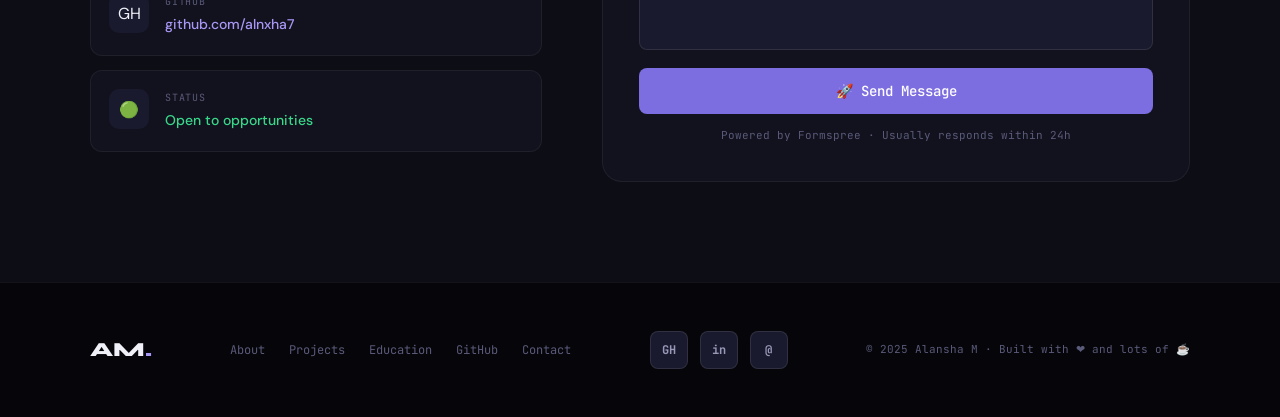
==== commit df74d2d1: "removed bochdale 1" ====
--- a/index.html
+++ b/index.html
@@ -296,8 +296,6 @@
       <div class="about-text reveal">
         <p>Hey, I'm <strong>Alansha M</strong> — a backend-focused software developer from Kerala, India, specializing in building scalable, production-grade web applications. I primarily work within the <strong>Python ecosystem</strong>, leveraging frameworks like Django, Flask, and FastAPI to design efficient, maintainable backend systems.</p>
         <p>I focus on system design, API architecture, and performance optimization, with hands-on experience deploying applications on <strong>AWS EC2</strong> using Nginx and Gunicorn. I value clean architecture, reliable deployments, and building systems that are robust under real-world conditions.</p>
-        <p>I actively explore distributed systems, cloud-native architectures, and backend scalability patterns, while continuously building projects that push my understanding of high-performance and resilient systems.</p>
-
         <div class="skills-grid">
           <div class="skill-pill"><span class="dot dot-purple"></span>Python</div>
           <div class="skill-pill"><span class="dot dot-purple"></span>Django</div>
